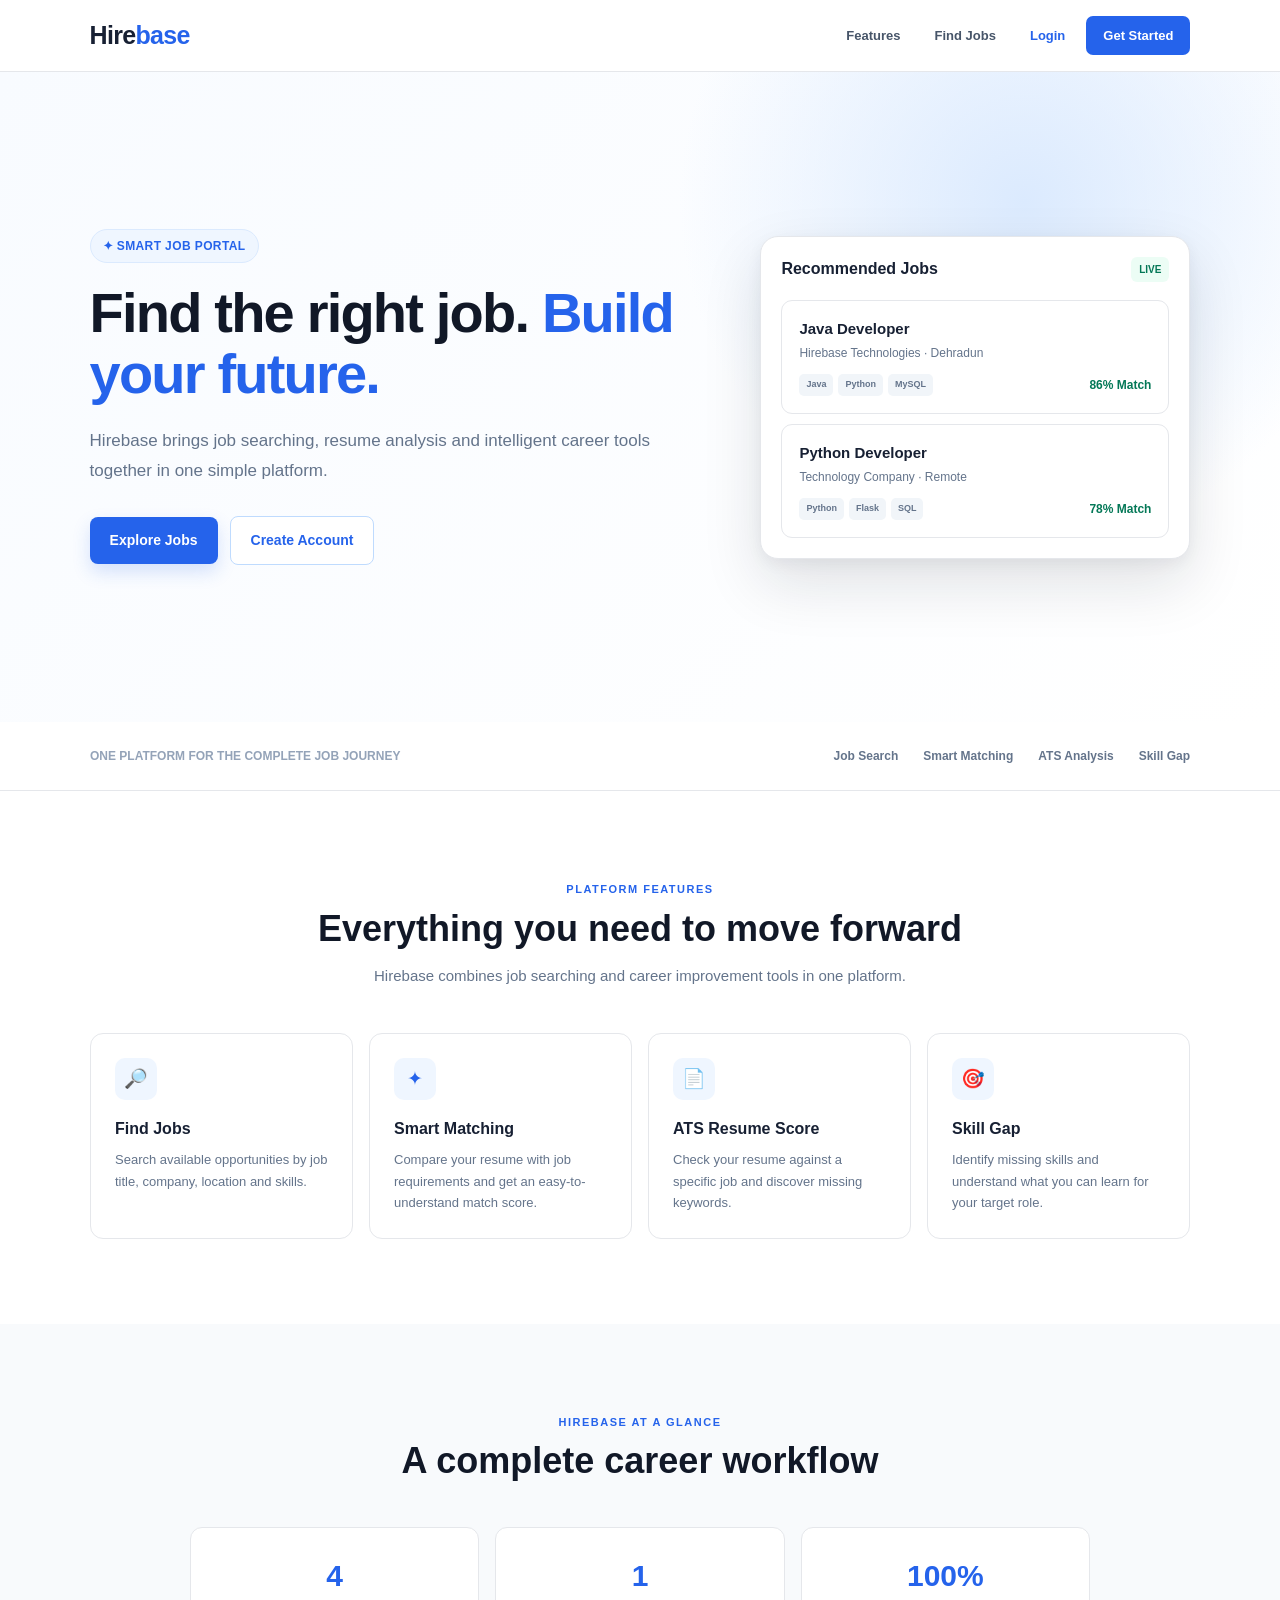
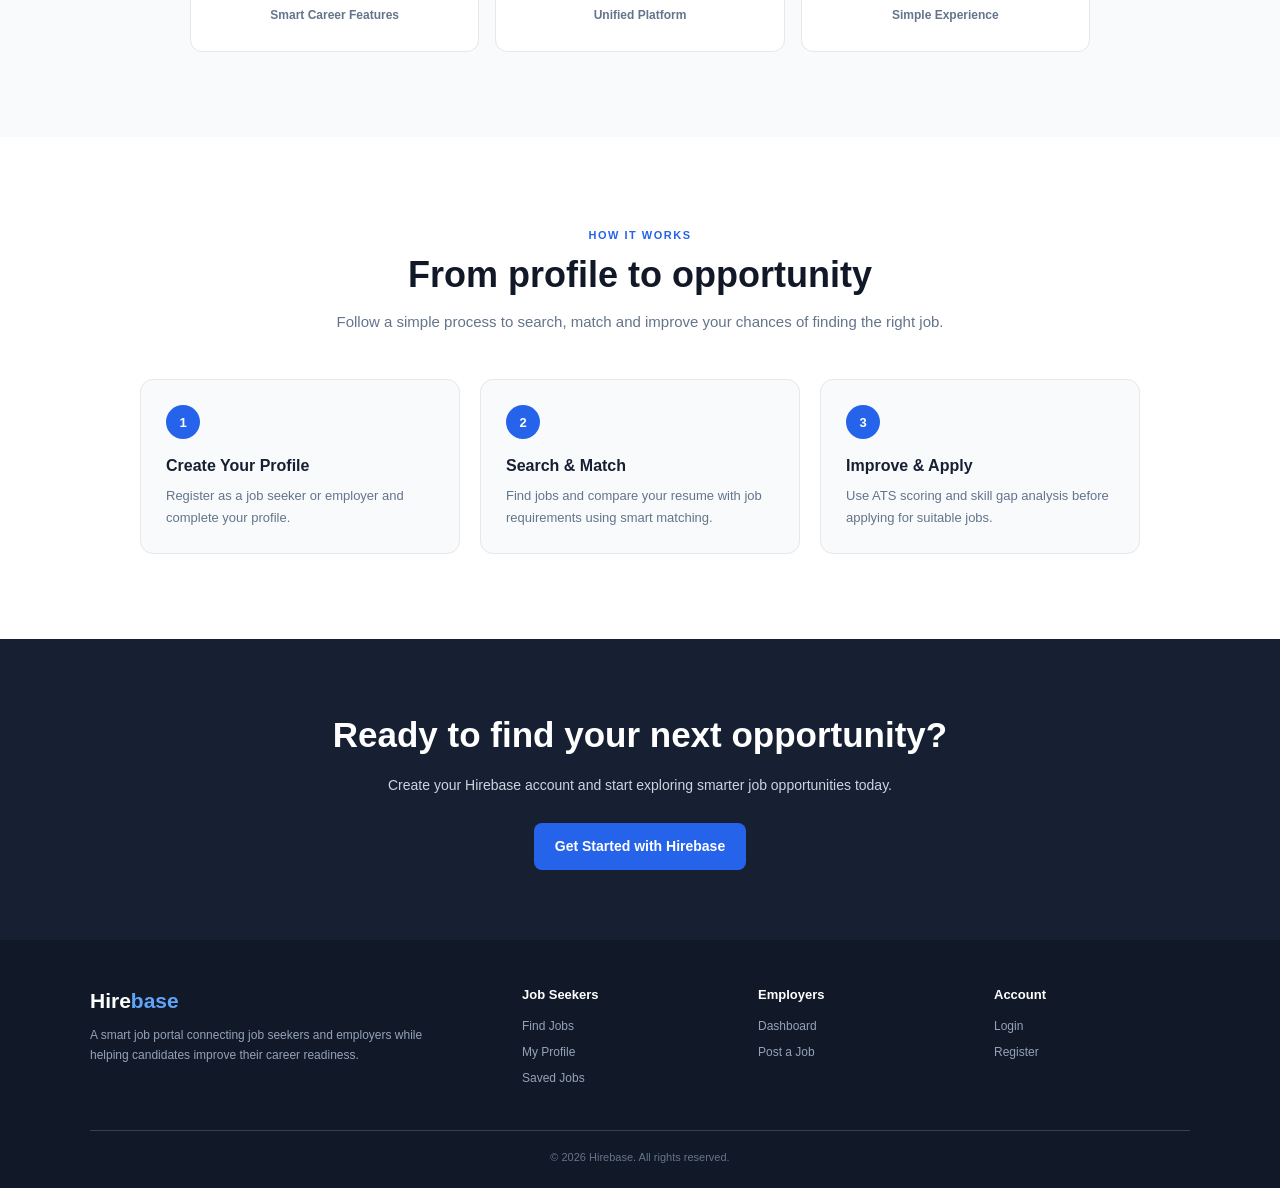
==== index.html @ 69a44ce8 "Upload Hirebase project" ====
<!DOCTYPE html>
<html lang="en">

<head>

    <meta charset="UTF-8">

    <meta
        name="viewport"
        content="width=device-width, initial-scale=1.0">

    <title>Hirebase | Smart Job Portal</title>

    <meta
        name="description"
        content="Hirebase is a smart job portal with job matching, ATS resume scoring and skill gap analysis.">

    <!-- IMPORTANT:
         home.css is inside frontend/css/ -->
    <link
        rel="stylesheet"
        href="frontend/css/home.css">

</head>


<body>


    <!-- ================= HEADER ================= -->

    <header class="home-header">

        <a
            href="index.html"
            class="home-logo">
            Hire<span>base</span>
        </a>


        <nav class="home-nav">

            <a href="#features">
                Features
            </a>

            <a href="frontend/search-jobs.html">
                Find Jobs
            </a>

            <a
                href="frontend/login.html"
                class="nav-login">
                Login
            </a>

            <a
                href="frontend/register.html"
                class="nav-button">
                Get Started
            </a>

        </nav>

    </header>


    <!-- ================= MAIN ================= -->

    <main>


        <!-- ================= HERO ================= -->

        <section class="home-hero">

            <div class="hero-content">

                <div class="hero-badge">
                    ✦ SMART JOB PORTAL
                </div>


                <h1>
                    Find the right job.
                    <span>Build your future.</span>
                </h1>


                <p>
                    Hirebase brings job searching, resume analysis
                    and intelligent career tools together in one
                    simple platform.
                </p>


                <div class="hero-buttons">

                    <a
                        href="frontend/search-jobs.html"
                        class="primary-button">
                        Explore Jobs
                    </a>


                    <a
                        href="frontend/register.html"
                        class="secondary-button">
                        Create Account
                    </a>

                </div>

            </div>


            <!-- ================= PRODUCT PREVIEW ================= -->

            <div class="hero-visual">

                <div class="dashboard-preview">

                    <div class="preview-top">

                        <h3>
                            Recommended Jobs
                        </h3>

                        <span class="preview-status">
                            LIVE
                        </span>

                    </div>


                    <!-- JOB 1 -->

                    <div class="preview-job">

                        <div class="preview-job-title">
                            Java Developer
                        </div>

                        <div class="preview-company">
                            Hirebase Technologies · Dehradun
                        </div>


                        <div class="preview-bottom">

                            <div class="preview-tags">

                                <span class="preview-tag">
                                    Java
                                </span>

                                <span class="preview-tag">
                                    Python
                                </span>

                                <span class="preview-tag">
                                    MySQL
                                </span>

                            </div>


                            <span class="preview-match">
                                86% Match
                            </span>

                        </div>

                    </div>


                    <!-- JOB 2 -->

                    <div class="preview-job">

                        <div class="preview-job-title">
                            Python Developer
                        </div>

                        <div class="preview-company">
                            Technology Company · Remote
                        </div>


                        <div class="preview-bottom">

                            <div class="preview-tags">

                                <span class="preview-tag">
                                    Python
                                </span>

                                <span class="preview-tag">
                                    Flask
                                </span>

                                <span class="preview-tag">
                                    SQL
                                </span>

                            </div>


                            <span class="preview-match">
                                78% Match
                            </span>

                        </div>

                    </div>

                </div>

            </div>

        </section>


        <!-- ================= PLATFORM BAR ================= -->

        <section class="trust-bar">

            <div class="trust-content">

                <p>
                    ONE PLATFORM FOR THE COMPLETE JOB JOURNEY
                </p>


                <div class="trust-items">

                    <span class="trust-item">
                        Job Search
                    </span>

                    <span class="trust-item">
                        Smart Matching
                    </span>

                    <span class="trust-item">
                        ATS Analysis
                    </span>

                    <span class="trust-item">
                        Skill Gap
                    </span>

                </div>

            </div>

        </section>


        <!-- ================= FEATURES ================= -->

        <section
            class="home-section features-section"
            id="features">

            <div class="section-heading">

                <span class="section-label">
                    PLATFORM FEATURES
                </span>


                <h2>
                    Everything you need to move forward
                </h2>


                <p>
                    Hirebase combines job searching and career
                    improvement tools in one platform.
                </p>

            </div>


            <div class="feature-grid">


                <!-- FEATURE 1 -->

                <div class="feature-card">

                    <div class="feature-icon">
                        🔎
                    </div>

                    <h3>
                        Find Jobs
                    </h3>

                    <p>
                        Search available opportunities by job
                        title, company, location and skills.
                    </p>

                </div>


                <!-- FEATURE 2 -->

                <div class="feature-card">

                    <div class="feature-icon">
                        ✦
                    </div>

                    <h3>
                        Smart Matching
                    </h3>

                    <p>
                        Compare your resume with job requirements
                        and get an easy-to-understand match score.
                    </p>

                </div>


                <!-- FEATURE 3 -->

                <div class="feature-card">

                    <div class="feature-icon">
                        📄
                    </div>

                    <h3>
                        ATS Resume Score
                    </h3>

                    <p>
                        Check your resume against a specific job
                        and discover missing keywords.
                    </p>

                </div>


                <!-- FEATURE 4 -->

                <div class="feature-card">

                    <div class="feature-icon">
                        🎯
                    </div>

                    <h3>
                        Skill Gap
                    </h3>

                    <p>
                        Identify missing skills and understand
                        what you can learn for your target role.
                    </p>

                </div>


            </div>

        </section>


        <!-- ================= STATS ================= -->

        <section class="home-section stats-section">

            <div class="section-heading">

                <span class="section-label">
                    HIREBASE AT A GLANCE
                </span>


                <h2>
                    A complete career workflow
                </h2>

            </div>


            <div class="stats-grid">


                <div class="stat-box">

                    <strong>
                        4
                    </strong>

                    <span>
                        Smart Career Features
                    </span>

                </div>


                <div class="stat-box">

                    <strong>
                        1
                    </strong>

                    <span>
                        Unified Platform
                    </span>

                </div>


                <div class="stat-box">

                    <strong>
                        100%
                    </strong>

                    <span>
                        Simple Experience
                    </span>

                </div>


            </div>

        </section>


        <!-- ================= HOW IT WORKS ================= -->

        <section class="home-section steps-section">

            <div class="section-heading">

                <span class="section-label">
                    HOW IT WORKS
                </span>


                <h2>
                    From profile to opportunity
                </h2>


                <p>
                    Follow a simple process to search, match and
                    improve your chances of finding the right job.
                </p>

            </div>


            <div class="steps-grid">


                <!-- STEP 1 -->

                <div class="step-card">

                    <div class="step-number">
                        1
                    </div>


                    <h3>
                        Create Your Profile
                    </h3>


                    <p>
                        Register as a job seeker or employer
                        and complete your profile.
                    </p>

                </div>


                <!-- STEP 2 -->

                <div class="step-card">

                    <div class="step-number">
                        2
                    </div>


                    <h3>
                        Search & Match
                    </h3>


                    <p>
                        Find jobs and compare your resume with
                        job requirements using smart matching.
                    </p>

                </div>


                <!-- STEP 3 -->

                <div class="step-card">

                    <div class="step-number">
                        3
                    </div>


                    <h3>
                        Improve & Apply
                    </h3>


                    <p>
                        Use ATS scoring and skill gap analysis
                        before applying for suitable jobs.
                    </p>

                </div>


            </div>

        </section>


        <!-- ================= CTA ================= -->

        <section class="home-cta">

            <h2>
                Ready to find your next opportunity?
            </h2>


            <p>
                Create your Hirebase account and start exploring
                smarter job opportunities today.
            </p>


            <a
                href="frontend/register.html"
                class="cta-button">
                Get Started with Hirebase
            </a>

        </section>


    </main>


    <!-- ================= FOOTER ================= -->

    <footer class="home-footer">

        <div class="footer-grid">


            <!-- BRAND -->

            <div class="footer-brand">

                <h3>
                    Hire<span>base</span>
                </h3>


                <p>
                    A smart job portal connecting job seekers
                    and employers while helping candidates
                    improve their career readiness.
                </p>

            </div>


            <!-- JOB SEEKERS -->

            <div class="footer-column">

                <h4>
                    Job Seekers
                </h4>


                <a href="frontend/search-jobs.html">
                    Find Jobs
                </a>


                <a href="frontend/profile.html">
                    My Profile
                </a>


                <a href="frontend/saved-jobs.html">
                    Saved Jobs
                </a>

            </div>


            <!-- EMPLOYERS -->

            <div class="footer-column">

                <h4>
                    Employers
                </h4>


                <a href="frontend/employer-dashboard.html">
                    Dashboard
                </a>


                <a href="frontend/post-job.html">
                    Post a Job
                </a>

            </div>


            <!-- ACCOUNT -->

            <div class="footer-column">

                <h4>
                    Account
                </h4>


                <a href="frontend/login.html">
                    Login
                </a>


                <a href="frontend/register.html">
                    Register
                </a>

            </div>


        </div>


        <div class="footer-bottom">

            © 2026 Hirebase. All rights reserved.

        </div>

    </footer>


</body>

</html>
---- frontend/css/home.css ----
/* =========================================================
   HIREBASE - PROFESSIONAL HOME PAGE
   ========================================================= */

* {
    margin: 0;
    padding: 0;
    box-sizing: border-box;
}

html {
    scroll-behavior: smooth;
}

body {
    font-family: Arial, Helvetica, sans-serif;
    background: #ffffff;
    color: #172033;
    line-height: 1.5;
}

a {
    text-decoration: none;
}

button {
    font-family: inherit;
}


/* ================= HEADER ================= */

.home-header {
    width: 100%;
    height: 72px;

    display: flex;
    align-items: center;
    justify-content: space-between;

    padding: 0 7%;

    background: rgba(255, 255, 255, 0.96);
    border-bottom: 1px solid #e5e7eb;

    position: sticky;
    top: 0;
    z-index: 1000;
}

.home-logo {
    font-size: 25px;
    font-weight: 800;
    letter-spacing: -0.7px;

    color: #172033;
}

.home-logo span {
    color: #2563eb;
}

.home-nav {
    display: flex;
    align-items: center;
    gap: 8px;
}

.home-nav a {
    padding: 9px 13px;

    color: #475569;

    border-radius: 7px;

    font-size: 13px;
    font-weight: 700;

    transition: 0.2s ease;
}

.home-nav a:hover {
    background: #f1f5f9;
    color: #172033;
}

.home-nav .nav-login {
    color: #2563eb;
}

.home-nav .nav-button {
    padding: 10px 17px;

    background: #2563eb;
    color: #ffffff;
}

.home-nav .nav-button:hover {
    background: #1d4ed8;
}


/* ================= HERO ================= */

.home-hero {
    min-height: 650px;

    display: flex;
    align-items: center;
    justify-content: space-between;

    gap: 70px;

    padding: 80px 7%;

    background:
        radial-gradient(circle at 80% 20%, #dbeafe 0, transparent 30%),
        linear-gradient(135deg, #f8fbff, #ffffff);
}

.hero-content {
    max-width: 650px;
}

.hero-badge {
    display: inline-flex;
    align-items: center;
    gap: 7px;

    padding: 7px 12px;

    background: #eff6ff;
    color: #2563eb;

    border: 1px solid #dbeafe;
    border-radius: 20px;

    font-size: 12px;
    font-weight: 800;
    letter-spacing: 0.4px;

    margin-bottom: 20px;
}

.hero-content h1 {
    font-size: 56px;
    line-height: 1.08;
    letter-spacing: -1.8px;

    color: #111827;

    margin-bottom: 22px;
}

.hero-content h1 span {
    color: #2563eb;
}

.hero-content > p {
    max-width: 590px;

    color: #64748b;

    font-size: 17px;
    line-height: 1.75;

    margin-bottom: 30px;
}

.hero-buttons {
    display: flex;
    align-items: center;
    gap: 12px;

    flex-wrap: wrap;
}

.primary-button,
.secondary-button {
    display: inline-flex;
    align-items: center;
    justify-content: center;

    padding: 13px 20px;

    border-radius: 8px;

    font-size: 14px;
    font-weight: 800;

    transition: 0.2s ease;
}

.primary-button {
    background: #2563eb;
    color: #ffffff;

    box-shadow: 0 8px 18px rgba(37, 99, 235, 0.18);
}

.primary-button:hover {
    background: #1d4ed8;
    transform: translateY(-1px);
}

.secondary-button {
    background: #ffffff;
    color: #2563eb;

    border: 1px solid #bfdbfe;
}

.secondary-button:hover {
    background: #eff6ff;
}


/* ================= HERO VISUAL ================= */

.hero-visual {
    width: 430px;
    flex-shrink: 0;

    position: relative;
}

.dashboard-preview {
    background: #ffffff;

    border: 1px solid #e5e7eb;
    border-radius: 18px;

    padding: 20px;

    box-shadow:
        0 25px 60px rgba(15, 23, 42, 0.12),
        0 5px 15px rgba(15, 23, 42, 0.05);
}

.preview-top {
    display: flex;
    align-items: center;
    justify-content: space-between;

    margin-bottom: 18px;
}

.preview-top h3 {
    font-size: 16px;
}

.preview-status {
    padding: 5px 8px;

    background: #ecfdf5;
    color: #047857;

    border-radius: 6px;

    font-size: 10px;
    font-weight: 800;
}

.preview-job {
    padding: 17px;

    border: 1px solid #e5e7eb;
    border-radius: 11px;

    margin-bottom: 10px;
}

.preview-job:last-child {
    margin-bottom: 0;
}

.preview-job-title {
    font-size: 15px;
    font-weight: 800;

    color: #172033;

    margin-bottom: 4px;
}

.preview-company {
    color: #64748b;
    font-size: 12px;

    margin-bottom: 12px;
}

.preview-bottom {
    display: flex;
    align-items: center;
    justify-content: space-between;
}

.preview-tags {
    display: flex;
    gap: 5px;
    flex-wrap: wrap;
}

.preview-tag {
    padding: 4px 7px;

    background: #f1f5f9;
    color: #64748b;

    border-radius: 5px;

    font-size: 9px;
    font-weight: 700;
}

.preview-match {
    color: #047857;

    font-size: 12px;
    font-weight: 800;
}


/* ================= TRUST BAR ================= */

.trust-bar {
    padding: 25px 7%;

    background: #ffffff;

    border-bottom: 1px solid #e5e7eb;
}

.trust-content {
    max-width: 1100px;
    margin: auto;

    display: flex;
    align-items: center;
    justify-content: space-between;

    gap: 20px;
}

.trust-content p {
    color: #94a3b8;

    font-size: 12px;
    font-weight: 700;
}

.trust-items {
    display: flex;
    gap: 25px;
}

.trust-item {
    color: #64748b;

    font-size: 12px;
    font-weight: 700;
}


/* ================= SECTION COMMON ================= */

.home-section {
    padding: 85px 7%;
}

.section-heading {
    max-width: 680px;

    margin: 0 auto 45px;

    text-align: center;
}

.section-label {
    display: inline-block;

    color: #2563eb;

    font-size: 11px;
    font-weight: 800;

    letter-spacing: 1.5px;

    margin-bottom: 9px;
}

.section-heading h2 {
    color: #111827;

    font-size: 36px;
    line-height: 1.2;

    margin-bottom: 13px;
}

.section-heading p {
    color: #64748b;

    font-size: 15px;
    line-height: 1.7;
}


/* ================= FEATURES ================= */

.features-section {
    background: #ffffff;
}

.feature-grid {
    max-width: 1100px;
    margin: auto;

    display: grid;
    grid-template-columns: repeat(4, 1fr);

    gap: 16px;
}

.feature-card {
    padding: 24px;

    background: #ffffff;

    border: 1px solid #e5e7eb;
    border-radius: 13px;

    transition: 0.2s ease;
}

.feature-card:hover {
    transform: translateY(-3px);

    border-color: #bfdbfe;

    box-shadow: 0 12px 30px rgba(15, 23, 42, 0.07);
}

.feature-icon {
    width: 42px;
    height: 42px;

    display: flex;
    align-items: center;
    justify-content: center;

    background: #eff6ff;
    color: #2563eb;

    border-radius: 10px;

    font-size: 19px;

    margin-bottom: 17px;
}

.feature-card h3 {
    color: #172033;

    font-size: 16px;

    margin-bottom: 8px;
}

.feature-card p {
    color: #64748b;

    font-size: 13px;
    line-height: 1.65;
}


/* ================= STATS ================= */

.stats-section {
    background: #f8fafc;
}

.stats-grid {
    max-width: 900px;
    margin: auto;

    display: grid;
    grid-template-columns: repeat(3, 1fr);

    gap: 16px;
}

.stat-box {
    padding: 25px;

    text-align: center;

    background: #ffffff;

    border: 1px solid #e5e7eb;
    border-radius: 12px;
}

.stat-box strong {
    display: block;

    color: #2563eb;

    font-size: 30px;
    margin-bottom: 4px;
}

.stat-box span {
    color: #64748b;

    font-size: 12px;
    font-weight: 700;
}


/* ================= HOW IT WORKS ================= */

.steps-section {
    background: #ffffff;
}

.steps-grid {
    max-width: 1000px;
    margin: auto;

    display: grid;
    grid-template-columns: repeat(3, 1fr);

    gap: 20px;
}

.step-card {
    position: relative;

    padding: 25px;

    background: #f8fafc;

    border: 1px solid #e5e7eb;
    border-radius: 13px;
}

.step-number {
    width: 34px;
    height: 34px;

    display: flex;
    align-items: center;
    justify-content: center;

    background: #2563eb;
    color: #ffffff;

    border-radius: 50%;

    font-size: 13px;
    font-weight: 800;

    margin-bottom: 15px;
}

.step-card h3 {
    font-size: 16px;

    margin-bottom: 7px;
}

.step-card p {
    color: #64748b;

    font-size: 13px;
    line-height: 1.65;
}


/* ================= CTA ================= */

.home-cta {
    padding: 70px 7%;

    background: #172033;

    text-align: center;
}

.home-cta h2 {
    color: #ffffff;

    font-size: 35px;

    margin-bottom: 12px;
}

.home-cta p {
    max-width: 600px;

    margin: 0 auto 25px;

    color: #cbd5e1;

    font-size: 14px;
    line-height: 1.7;
}

.cta-button {
    display: inline-flex;

    padding: 13px 21px;

    background: #2563eb;
    color: #ffffff;

    border-radius: 8px;

    font-size: 14px;
    font-weight: 800;

    transition: 0.2s ease;
}

.cta-button:hover {
    background: #3b82f6;
}


/* ================= FOOTER ================= */

.home-footer {
    padding: 45px 7% 22px;

    background: #111827;

    color: #ffffff;
}

.footer-grid {
    max-width: 1100px;
    margin: auto;

    display: grid;
    grid-template-columns: 2fr 1fr 1fr 1fr;

    gap: 40px;
}

.footer-brand h3 {
    font-size: 21px;
    margin-bottom: 9px;
}

.footer-brand h3 span {
    color: #60a5fa;
}

.footer-brand p {
    max-width: 360px;

    color: #94a3b8;

    font-size: 12px;
    line-height: 1.7;
}

.footer-column h4 {
    font-size: 13px;

    margin-bottom: 13px;
}

.footer-column a {
    display: block;

    color: #94a3b8;

    font-size: 12px;

    margin-bottom: 8px;
}

.footer-column a:hover {
    color: #ffffff;
}

.footer-bottom {
    max-width: 1100px;

    margin: 35px auto 0;
    padding-top: 18px;

    border-top: 1px solid #374151;

    text-align: center;

    color: #64748b;

    font-size: 11px;
}


/* ================= RESPONSIVE ================= */

@media (max-width: 1000px) {

    .home-hero {
        padding: 65px 6%;
        gap: 40px;
    }

    .hero-content h1 {
        font-size: 45px;
    }

    .hero-visual {
        width: 370px;
    }

    .feature-grid {
        grid-template-columns: repeat(2, 1fr);
    }

    .trust-items {
        gap: 12px;
    }

}


@media (max-width: 800px) {

    .home-header {
        padding: 15px 5%;
        height: auto;
        min-height: 70px;
    }

    .home-hero {
        flex-direction: column;
        text-align: center;

        padding: 60px 5%;
    }

    .hero-content > p {
        margin-left: auto;
        margin-right: auto;
    }

    .hero-buttons {
        justify-content: center;
    }

    .hero-visual {
        width: 100%;
        max-width: 450px;
    }

    .trust-content {
        flex-direction: column;
    }

    .steps-grid {
        grid-template-columns: 1fr;
    }

    .footer-grid {
        grid-template-columns: 1fr 1fr;
    }

}


@media (max-width: 600px) {

    .home-header {
        flex-direction: column;
        gap: 12px;
    }

    .home-nav {
        width: 100%;
        justify-content: center;
        flex-wrap: wrap;
    }

    .hero-content h1 {
        font-size: 37px;
        letter-spacing: -1px;
    }

    .hero-content > p {
        font-size: 15px;
    }

    .dashboard-preview {
        padding: 15px;
    }

    .feature-grid {
        grid-template-columns: 1fr;
    }

    .stats-grid {
        grid-template-columns: 1fr;
    }

    .section-heading h2 {
        font-size: 29px;
    }

    .home-section {
        padding: 65px 5%;
    }

    .home-cta h2 {
        font-size: 29px;
    }

    .footer-grid {
        grid-template-columns: 1fr;
        gap: 25px;
    }

    .trust-items {
        flex-wrap: wrap;
        justify-content: center;
    }

}
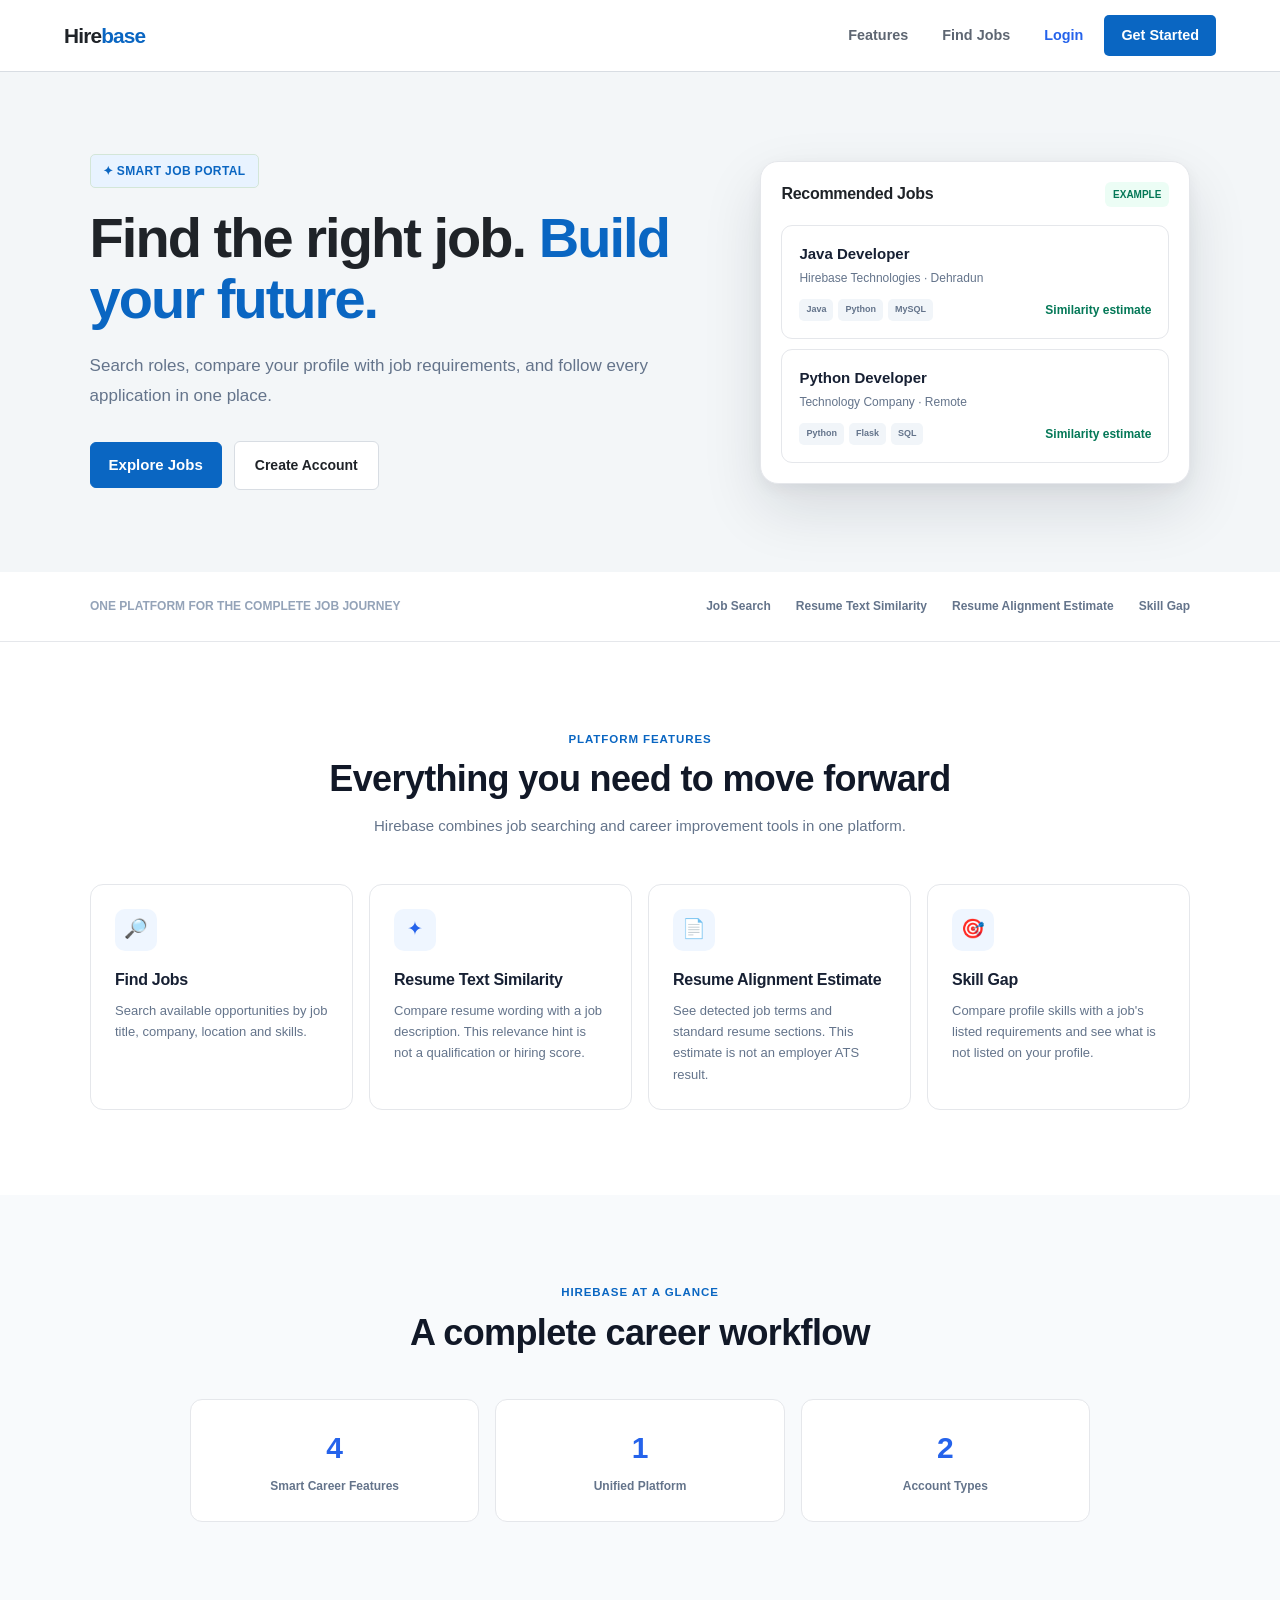
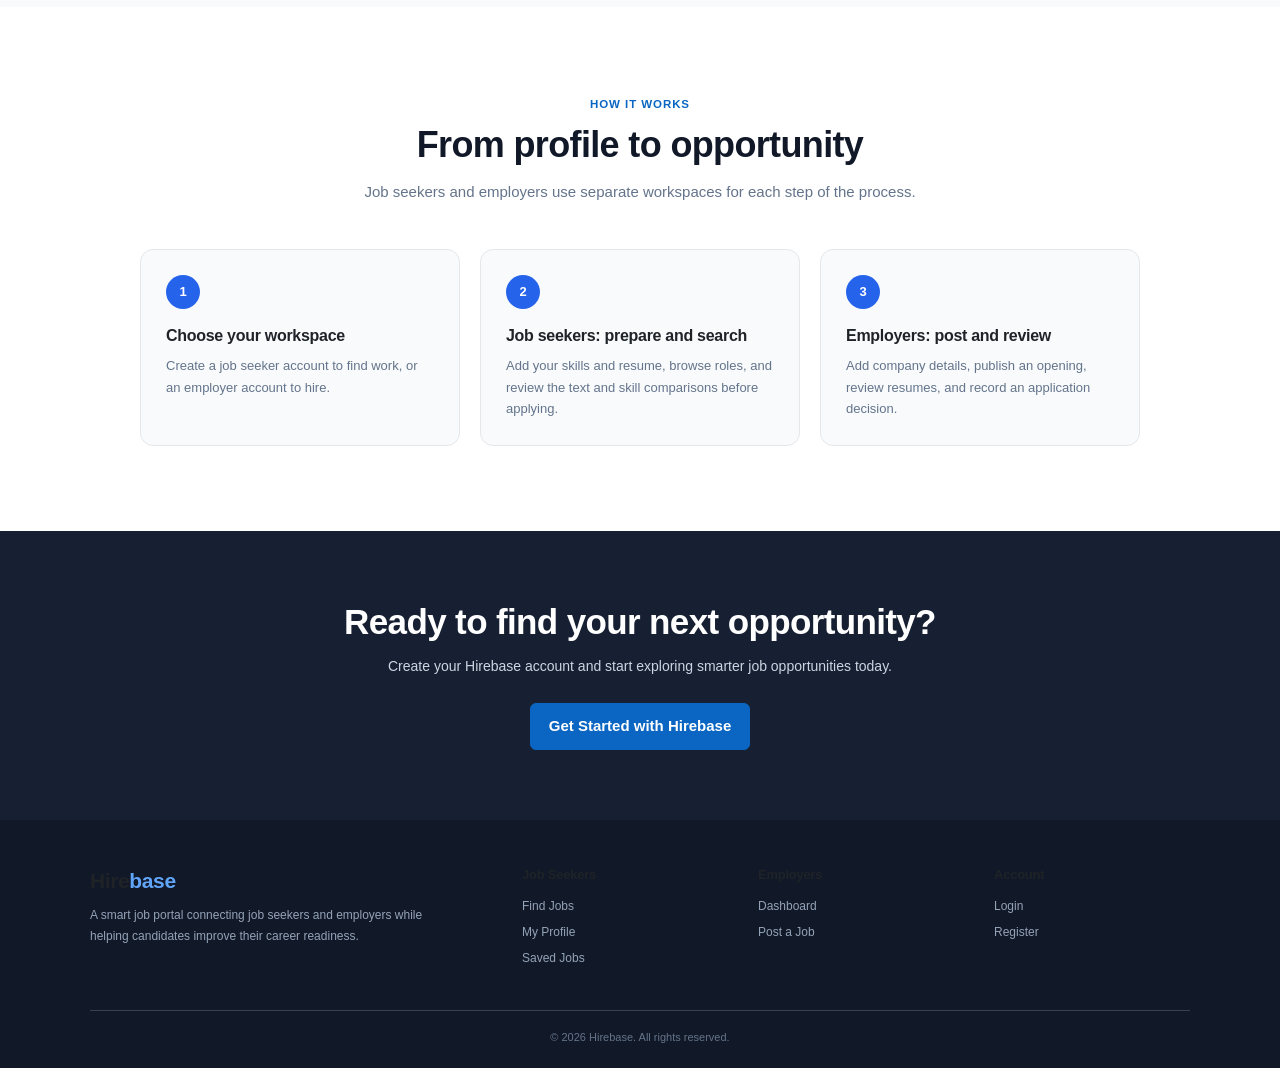
==== commit e1787524: "Update Hirebase features and UI" ====
--- a/index.html
+++ b/index.html
@@ -13,7 +13,7 @@
 
     <meta
         name="description"
-        content="Hirebase is a smart job portal with job matching, ATS resume scoring and skill gap analysis.">
+        content="Search jobs, compare resume wording with role requirements, and track applications with Hirebase.">
 
     <!-- IMPORTANT:
          home.css is inside frontend/css/ -->
@@ -21,6 +21,7 @@
         rel="stylesheet"
         href="frontend/css/home.css">
 
+    <link rel="stylesheet" href="frontend/css/polish.css" />
 </head>
 
 
@@ -88,9 +89,7 @@
 
 
                 <p>
-                    Hirebase brings job searching, resume analysis
-                    and intelligent career tools together in one
-                    simple platform.
+                    Search roles, compare your profile with job requirements, and follow every application in one place.
                 </p>
 
 
@@ -127,7 +126,7 @@
                         </h3>
 
                         <span class="preview-status">
-                            LIVE
+                            EXAMPLE
                         </span>
 
                     </div>
@@ -166,7 +165,7 @@
 
 
                             <span class="preview-match">
-                                86% Match
+                                Similarity estimate
                             </span>
 
                         </div>
@@ -207,7 +206,7 @@
 
 
                             <span class="preview-match">
-                                78% Match
+                                Similarity estimate
                             </span>
 
                         </div>
@@ -239,11 +238,11 @@
                     </span>
 
                     <span class="trust-item">
-                        Smart Matching
+                        Resume Text Similarity
                     </span>
 
                     <span class="trust-item">
-                        ATS Analysis
+                        Resume Alignment Estimate
                     </span>
 
                     <span class="trust-item">
@@ -310,17 +309,14 @@
 
                 <div class="feature-card">
 
-                    <div class="feature-icon">
-                        ✦
-                    </div>
+                    <div class="feature-icon">✦</div>
 
                     <h3>
-                        Smart Matching
+                        Resume Text Similarity
                     </h3>
 
                     <p>
-                        Compare your resume with job requirements
-                        and get an easy-to-understand match score.
+                        Compare resume wording with a job description. This relevance hint is not a qualification or hiring score.
                     </p>
 
                 </div>
@@ -330,17 +326,14 @@
 
                 <div class="feature-card">
 
-                    <div class="feature-icon">
-                        📄
-                    </div>
+                    <div class="feature-icon">📄</div>
 
                     <h3>
-                        ATS Resume Score
+                        Resume Alignment Estimate
                     </h3>
 
                     <p>
-                        Check your resume against a specific job
-                        and discover missing keywords.
+                        See detected job terms and standard resume sections. This estimate is not an employer ATS result.
                     </p>
 
                 </div>
@@ -350,17 +343,14 @@
 
                 <div class="feature-card">
 
-                    <div class="feature-icon">
-                        🎯
-                    </div>
+                    <div class="feature-icon">🎯</div>
 
                     <h3>
                         Skill Gap
                     </h3>
 
                     <p>
-                        Identify missing skills and understand
-                        what you can learn for your target role.
+                        Compare profile skills with a job's listed requirements and see what is not listed on your profile.
                     </p>
 
                 </div>
@@ -421,11 +411,11 @@
                 <div class="stat-box">
 
                     <strong>
-                        100%
+                        2
                     </strong>
 
                     <span>
-                        Simple Experience
+                        Account Types
                     </span>
 
                 </div>
@@ -453,8 +443,7 @@
 
 
                 <p>
-                    Follow a simple process to search, match and
-                    improve your chances of finding the right job.
+                    Job seekers and employers use separate workspaces for each step of the process.
                 </p>
 
             </div>
@@ -472,14 +461,11 @@
                     </div>
 
 
-                    <h3>
-                        Create Your Profile
-                    </h3>
+                    <h3>Choose your workspace</h3>
 
 
                     <p>
-                        Register as a job seeker or employer
-                        and complete your profile.
+                        Create a job seeker account to find work, or an employer account to hire.
                     </p>
 
                 </div>
@@ -494,14 +480,11 @@
                     </div>
 
 
-                    <h3>
-                        Search & Match
-                    </h3>
+                    <h3>Job seekers: prepare and search</h3>
 
 
                     <p>
-                        Find jobs and compare your resume with
-                        job requirements using smart matching.
+                        Add your skills and resume, browse roles, and review the text and skill comparisons before applying.
                     </p>
 
                 </div>
@@ -516,14 +499,11 @@
                     </div>
 
 
-                    <h3>
-                        Improve & Apply
-                    </h3>
+                    <h3>Employers: post and review</h3>
 
 
                     <p>
-                        Use ATS scoring and skill gap analysis
-                        before applying for suitable jobs.
+                        Add company details, publish an opening, review resumes, and record an application decision.
                     </p>
 
                 </div>
@@ -668,4 +648,4 @@
 
 </body>
 
-</html>+</html>
--- a/frontend/css/polish.css
+++ b/frontend/css/polish.css
@@ -0,0 +1,533 @@
+/* Hirebase design system: calm, readable surfaces with one clear action color. */
+:root {
+  color-scheme: light;
+  --ink: #1d2a24;
+  --muted: #68766f;
+  --surface: #ffffff;
+  --canvas: #f5f7f3;
+  --line: #e2e8e1;
+  --brand: #26745a;
+  --brand-hover: #1d5e48;
+  --brand-soft: #e8f3ec;
+  --accent: #d7a968;
+  --radius: 18px;
+  --shadow: 0 14px 36px rgba(29, 42, 36, .07);
+}
+
+*, *::before, *::after { box-sizing: border-box; }
+html { scroll-behavior: smooth; }
+body {
+  background: var(--canvas);
+  color: var(--ink);
+  font-family: Inter, ui-sans-serif, system-ui, -apple-system, BlinkMacSystemFont, "Segoe UI", sans-serif;
+  font-size: 15px;
+  line-height: 1.65;
+  -webkit-font-smoothing: antialiased;
+}
+h1, h2, h3, h4 { color: var(--ink); letter-spacing: -.035em; }
+h1 { font-size: clamp(2rem, 4vw, 3.35rem); line-height: 1.08; }
+h2 { font-size: clamp(1.35rem, 2.5vw, 1.9rem); line-height: 1.2; }
+p { color: var(--muted); }
+a { color: var(--brand); text-underline-offset: 3px; }
+a:hover { color: var(--brand-hover); }
+:focus-visible { outline: 3px solid rgba(38, 116, 90, .35); outline-offset: 3px; }
+
+input, textarea, select {
+  min-height: 46px;
+  padding: 11px 14px;
+  border: 1px solid var(--line);
+  border-radius: 11px;
+  background: var(--surface);
+  color: var(--ink);
+  font-size: 15px;
+  transition: border-color .18s ease, box-shadow .18s ease;
+}
+textarea { min-height: 112px; }
+input::placeholder, textarea::placeholder { color: #9aa69f; }
+input:focus, textarea:focus, select:focus {
+  border-color: var(--brand);
+  box-shadow: 0 0 0 4px rgba(38, 116, 90, .1);
+  outline: none;
+}
+label { color: var(--ink); font-size: .9rem; font-weight: 650; }
+button, .primary-button, .profile-find-button, .saved-find-button,
+.employer-primary-button, .dashboard-primary-button, .cta-button {
+  min-height: 46px;
+  padding: 11px 18px;
+  border: 1px solid var(--brand);
+  border-radius: 11px;
+  background: var(--brand);
+  color: #fff;
+  font: inherit;
+  font-weight: 650;
+  box-shadow: 0 5px 12px rgba(38, 116, 90, .14);
+  transition: background .18s ease, transform .18s ease, box-shadow .18s ease;
+}
+button:hover, .primary-button:hover, .profile-find-button:hover, .saved-find-button:hover,
+.employer-primary-button:hover, .dashboard-primary-button:hover, .cta-button:hover {
+  background: var(--brand-hover);
+  color: #fff;
+  text-decoration: none;
+  transform: translateY(-1px);
+  box-shadow: 0 8px 18px rgba(38, 116, 90, .2);
+}
+button:disabled { cursor: wait; opacity: .65; transform: none; }
+
+.app-header, .home-header {
+  min-height: 74px;
+  padding-inline: max(5vw, calc((100vw - 1240px) / 2));
+  border-bottom: 1px solid rgba(226, 232, 225, .9);
+  background: rgba(255, 255, 255, .92);
+  box-shadow: 0 4px 18px rgba(29, 42, 36, .035);
+  backdrop-filter: blur(14px);
+}
+.app-logo, .home-logo, .auth-logo { color: var(--ink); font-size: 1.45rem; letter-spacing: -.06em; }
+.app-logo span, .home-logo span, .auth-logo span, .app-footer strong span { color: var(--brand); }
+.app-nav a, .home-nav a { border-radius: 10px; color: var(--muted); font-size: .9rem; font-weight: 600; }
+.app-nav a.active, .app-nav a:hover { background: var(--brand-soft); color: var(--brand-hover); }
+.app-nav .nav-button, .home-nav .nav-button { background: var(--brand); color: #fff; }
+.app-footer { margin-top: 72px; border-color: var(--line); background: var(--surface); }
+
+.dashboard-page, .employer-page, .profile-page, .jobs-page,
+.saved-jobs-page, .job-details-page, .employer-profile-page {
+  width: min(1160px, calc(100% - 48px));
+  margin: 0 auto;
+  padding-block: 52px;
+}
+.profile-header, .jobs-header, .saved-jobs-header, .job-details-header,
+.employer-welcome, .employer-profile-header, .dashboard-welcome {
+  margin-bottom: 30px;
+  padding: clamp(26px, 5vw, 48px);
+  border: 1px solid var(--line);
+  border-radius: 24px;
+  background: linear-gradient(120deg, #fff 0%, #f1f7f1 100%);
+  box-shadow: var(--shadow);
+}
+.profile-label, .jobs-label, .saved-jobs-label, .job-details-label,
+.employer-label, .dashboard-label, .section-label {
+  color: var(--brand);
+  font-size: .73rem;
+  font-weight: 750;
+  letter-spacing: .12em;
+}
+.profile-header h1, .jobs-header h1, .saved-jobs-header h1,
+.job-details-header h1, .employer-welcome h1, .dashboard-welcome h1,
+.employer-profile-header h1 { margin: 5px 0 12px; }
+.profile-card, .job-search-box, .matching-info, .jobs-results,
+.saved-jobs-section, .saved-help-card, .job-details-card, .ats-card,
+.employer-stat-card, .employer-jobs-section, .dashboard-card,
+.auth-card, .post-job-card, .employer-profile-card, .profile-tool {
+  border: 1px solid var(--line);
+  border-radius: var(--radius);
+  background: var(--surface);
+  box-shadow: var(--shadow);
+}
+.profile-card, .job-search-box, .jobs-results, .saved-jobs-section,
+.job-details-card, .ats-card, .employer-profile-card, .post-job-card { padding: clamp(22px, 4vw, 34px); }
+.profile-card + .profile-card, .profile-tools { margin-top: 22px; }
+.profile-card-header { margin-bottom: 24px; }
+.profile-card-header h2 { margin: 3px 0 6px; }
+.profile-tools { gap: 18px; }
+.profile-tool { padding: 24px; }
+.profile-tool h3 { margin-bottom: 8px; }
+.profile-save-area, .resume-upload-area, .skill-gap-form { margin-top: 20px; }
+.jobs-results, .saved-jobs-section { margin-top: 24px; }
+.job-card, #jobsList .job-card, .saved-job-card {
+  padding: 23px;
+  border: 1px solid var(--line);
+  border-radius: 15px;
+  background: #fff;
+  box-shadow: 0 6px 20px rgba(29, 42, 36, .045);
+  transition: transform .18s ease, box-shadow .18s ease;
+}
+.job-card:hover, #jobsList .job-card:hover, .saved-job-card:hover {
+  transform: translateY(-2px);
+  box-shadow: 0 14px 30px rgba(29, 42, 36, .09);
+}
+.matching-info, .saved-help-card { padding: 22px 26px; }
+.ats-card { margin-top: 24px; }
+.app-footer { padding-inline: max(5vw, calc((100vw - 1240px) / 2)); }
+
+.auth-page { background: radial-gradient(ellipse at 10% 10%, #e8f3ec, transparent 42%), var(--canvas); }
+.auth-card { padding: clamp(26px, 4vw, 42px); }
+.login-hint { margin: -4px 0 18px; font-size: .88rem; }
+.auth-info h1 { letter-spacing: -.045em; }
+.auth-info h1 span { color: var(--brand); }
+body:has(#registerForm) { min-height: 100vh; padding: 36px 16px; background: radial-gradient(ellipse at 85% 10%, #e2f1e7, transparent 35%), var(--canvas); }
+body:has(#registerForm) .container {
+  width: min(100%, 620px);
+  margin: 0 auto;
+  padding: clamp(24px, 5vw, 44px);
+  border: 1px solid var(--line);
+  border-radius: 22px;
+  background: var(--surface);
+  box-shadow: var(--shadow);
+}
+body:has(#registerForm) .account-heading { font-size: clamp(1.7rem, 4vw, 2.2rem); letter-spacing: -.045em; }
+body:has(#registerForm) .register-type { gap: 12px; }
+body:has(#registerForm) .type-option { border: 1px solid var(--line); border-radius: 13px; }
+body:has(#registerForm) .type-option.active, body:has(#registerForm) .type-option:hover { border-color: var(--brand); background: var(--brand-soft); }
+body:has(#registerForm) .company-section { border-color: var(--line); border-radius: 14px; background: #f8faf7; }
+body:has(.post-job-container) { min-height: 100vh; background: radial-gradient(ellipse at 90% 5%, #e2f1e7, transparent 32%), var(--canvas); }
+.post-job-container { width: min(100% - 32px, 860px); margin: 0 auto; padding-block: 48px; }
+.post-job-header { margin-bottom: 22px; }
+.post-job-header h1 { letter-spacing: -.045em; }
+.post-job-card { padding: clamp(22px, 4vw, 38px); }
+.form-hint, .profile-field > span, .skill-gap-form > span { color: var(--muted); font-size: .83rem; }
+.employer-job-card { margin-bottom: 18px; }
+.employer-job-heading, .applicant-details { display: flex; align-items: flex-start; justify-content: space-between; gap: 16px; }
+.employer-job-heading h3, .applicant-details h4 { margin: 0 0 4px; }
+.employer-job-heading p, .application-date { margin: 0; font-size: .88rem; }
+.applicant-count, .application-status { flex: 0 0 auto; border-radius: 999px; padding: 5px 10px; background: var(--brand-soft); color: var(--brand-hover); font-size: .78rem; font-weight: 700; }
+.applicant-list { display: grid; gap: 12px; margin-top: 18px; }
+.applicant-card, .candidate-application { padding: 17px; border: 1px solid var(--line); border-radius: 14px; background: #fbfcfa; }
+.applicant-details a { font-size: .88rem; }
+.application-date { margin-block: 10px; }
+.resume-link { display: inline-block; margin-block: 4px 12px; font-weight: 650; }
+.application-actions { display: flex; flex-wrap: wrap; gap: 9px; }
+.application-actions button { min-height: 38px; padding: 7px 14px; font-size: .88rem; }
+.application-actions .secondary-decision { border-color: #ead1cd; background: #fff; color: #a5453d; box-shadow: none; }
+.application-actions .secondary-decision:hover { background: #fff5f3; color: #8f3931; }
+.application-status.status-rejected, .application-status.status-not-selected { background: #f8eae8; color: #98483f; }
+.application-status.status-under-review, .application-status.status-new { background: #fff3dd; color: #845c18; }
+.application-updates { margin-top: 36px; }
+.application-updates #applicationUpdates { display: grid; gap: 12px; margin-top: 15px; }
+.candidate-application { display: flex; align-items: flex-start; justify-content: space-between; gap: 18px; }
+.candidate-application h3 { margin: 0 0 5px; font-size: 1.08rem; }
+.candidate-application p { margin: 0; }
+.candidate-application .application-company { margin-bottom: 3px; color: var(--brand); font-size: .82rem; font-weight: 700; }
+.candidate-application.has-decision { border-color: #cfe3d4; background: #f8fcf8; }
+.empty-applicants, .empty-state { padding: 20px; border: 1px dashed var(--line); border-radius: 12px; }
+#message > .error, #resumeMessage > .error, #skillGapResult > .error,
+#atsResult > .error { padding: 12px 15px; border: 1px solid #f1d2ce; border-radius: 11px; background: #fff5f3; color: #a5453d; }
+#message > .success, #resumeMessage > .success { padding: 12px 15px; border: 1px solid #cde4d2; border-radius: 11px; background: #eff8f0; color: #276747; }
+.home-header { position: sticky; }
+.home-hero {
+  min-height: 610px;
+  background: radial-gradient(ellipse at 82% 26%, #e2f1e7 0, transparent 31%), linear-gradient(135deg, #f7f9f5, #fff 60%);
+}
+.hero-content h1 { color: var(--ink); letter-spacing: -.055em; }
+.hero-content h1 span { color: var(--brand); }
+.hero-badge { border-color: #d3e6d8; border-radius: 999px; background: var(--brand-soft); color: var(--brand); }
+.secondary-button { border: 1px solid var(--line); border-radius: 11px; background: #fff; color: var(--ink); }
+.secondary-button:hover { background: #f4f7f3; color: var(--ink); }
+.stat-card, .action-card, .employer-stat-card, .dashboard-stat-card, .dashboard-action-card {
+  border: 1px solid var(--line);
+  border-radius: var(--radius);
+  background: var(--surface);
+  box-shadow: var(--shadow);
+}
+.action-card { transition: transform .18s ease, box-shadow .18s ease; }
+.action-card:hover { transform: translateY(-2px); box-shadow: var(--shadow); }
+.dashboard-stat-value, .match-badge { color: var(--brand); }
+
+@media (max-width: 700px) {
+  .dashboard-page, .employer-page, .profile-page, .jobs-page,
+  .saved-jobs-page, .job-details-page, .employer-profile-page {
+    width: min(100% - 28px, 1160px);
+    padding-block: 28px;
+  }
+  .app-header, .home-header { padding: 14px 18px; }
+  .app-nav, .home-nav { gap: 3px; }
+  .app-nav a, .home-nav a { padding: 7px 9px; font-size: .82rem; }
+  .profile-header, .jobs-header, .saved-jobs-header, .job-details-header,
+  .employer-welcome, .employer-profile-header, .dashboard-welcome { border-radius: 18px; }
+}
+@media (prefers-reduced-motion: reduce) {
+  *, *::before, *::after { scroll-behavior: auto !important; transition-duration: .01ms !important; }
+}
+
+/* Refined job-network system: neutral surfaces, compact hierarchy, restrained blue. */
+:root {
+  --ink: #1f2328;
+  --muted: #5e6672;
+  --surface: #fff;
+  --canvas: #f3f2ef;
+  --line: #d8dde3;
+  --brand: #0a66c2;
+  --brand-hover: #004182;
+  --brand-soft: #e8f3ff;
+  --accent: #b18b48;
+  --radius: 10px;
+  --shadow: 0 1px 3px rgba(31, 35, 40, .10);
+}
+
+body { font-family: Inter, -apple-system, BlinkMacSystemFont, "Segoe UI", Arial, sans-serif; line-height: 1.5; }
+h1, h2, h3, h4 { letter-spacing: -.018em; }
+h1 { font-size: clamp(1.8rem, 3vw, 2.6rem); }
+h2 { font-size: clamp(1.3rem, 2vw, 1.65rem); }
+p { line-height: 1.55; }
+:focus-visible { outline: 2px solid rgba(10, 102, 194, .6); outline-offset: 2px; }
+
+input, textarea, select { min-height: 42px; border-radius: 6px; }
+textarea { min-height: 104px; }
+button, .primary-button, .profile-find-button, .saved-find-button,
+.employer-primary-button, .dashboard-primary-button, .cta-button {
+  min-height: 40px; border-radius: 6px; box-shadow: none; font-weight: 650;
+}
+button:hover, .primary-button:hover, .profile-find-button:hover, .saved-find-button:hover,
+.employer-primary-button:hover, .dashboard-primary-button:hover, .cta-button:hover {
+  transform: none; box-shadow: none;
+}
+
+.app-header, .home-header {
+  min-height: 62px; border-bottom-color: var(--line); background: #fff; box-shadow: none; backdrop-filter: none;
+}
+.app-logo, .home-logo, .auth-logo { font-size: 1.3rem; letter-spacing: -.04em; }
+.app-nav a, .home-nav a { border-radius: 5px; }
+.app-nav a.active, .app-nav a:hover { background: #f3f6f8; color: var(--ink); }
+.app-footer { margin-top: 48px; }
+
+.dashboard-page, .employer-page, .profile-page, .jobs-page,
+.saved-jobs-page, .job-details-page, .employer-profile-page {
+  width: min(1128px, calc(100% - 40px)); padding-block: 30px;
+}
+.profile-header, .jobs-header, .saved-jobs-header, .job-details-header,
+.employer-welcome, .employer-profile-header, .dashboard-welcome {
+  margin-bottom: 22px; padding: 26px 0; border: 0; border-bottom: 1px solid var(--line);
+  border-radius: 0; background: transparent; box-shadow: none;
+}
+.profile-label, .jobs-label, .saved-jobs-label, .job-details-label,
+.employer-label, .dashboard-label, .section-label { font-size: .72rem; letter-spacing: .08em; }
+.profile-card, .job-search-box, .matching-info, .jobs-results,
+.saved-jobs-section, .saved-help-card, .job-details-card, .ats-card,
+.employer-stat-card, .employer-jobs-section, .dashboard-card,
+.auth-card, .post-job-card, .employer-profile-card, .profile-tool,
+.stat-card, .action-card, .dashboard-stat-card, .dashboard-action-card {
+  border-radius: 8px; box-shadow: 0 1px 2px rgba(31, 35, 40, .07);
+}
+.profile-card, .job-search-box, .jobs-results, .saved-jobs-section,
+.job-details-card, .ats-card, .employer-profile-card, .post-job-card { padding: 22px; }
+.job-card, #jobsList .job-card, .saved-job-card {
+  padding: 18px; border-radius: 8px; box-shadow: none; transition: border-color .15s ease;
+}
+.job-card:hover, #jobsList .job-card:hover, .saved-job-card:hover {
+  transform: none; border-color: #aab4bf; box-shadow: none;
+}
+.matching-info, .saved-help-card { padding: 18px 20px; }
+
+.auth-page, body:has(#registerForm), body:has(.post-job-container) { background: var(--canvas); }
+.auth-card { padding: clamp(24px, 4vw, 36px); }
+body:has(#registerForm) .container {
+  border-radius: 10px; box-shadow: 0 1px 3px rgba(31, 35, 40, .10);
+}
+body:has(#registerForm) .type-option { border-radius: 7px; }
+body:has(#registerForm) .company-section { border-radius: 8px; background: #f8f9fa; }
+.post-job-container { padding-block: 30px; }
+.post-job-card { padding: 22px; }
+
+.employer-job-card { margin-bottom: 14px; }
+.applicant-card, .candidate-application {
+  padding: 16px; border-radius: 8px; background: #fff;
+}
+.application-status { border-radius: 4px; padding: 4px 8px; font-weight: 650; }
+.applicant-count { border-radius: 4px; background: #f3f6f8; color: #49515a; }
+.application-status.status-accepted { background: #e6f4ea; color: #216e39; }
+.application-status.status-rejected, .application-status.status-not-selected { background: #fce8e6; color: #a12622; }
+.application-status.status-under-review, .application-status.status-new { background: #fff4ce; color: #705a00; }
+.decision-recorded { margin: 12px 0 0; color: var(--muted); font-size: .9rem; }
+.application-actions .secondary-decision { border-color: #c6ccd2; background: #fff; color: #a12622; }
+.application-actions .secondary-decision:hover { background: #fce8e6; color: #8c1d18; }
+.candidate-application.has-decision { border-color: #c9d7e5; background: #f8fbfd; }
+.empty-applicants, .empty-state { border-radius: 8px; }
+
+.home-hero {
+  min-height: 500px; background: #f3f6f8;
+}
+.hero-content h1 { letter-spacing: -.035em; }
+.hero-badge { border-radius: 5px; }
+.secondary-button { border-radius: 6px; }
+.action-card { transition: border-color .15s ease; }
+.action-card:hover { transform: none; box-shadow: 0 1px 2px rgba(31, 35, 40, .07); }
+.dashboard-stat-value, .match-badge { color: var(--brand); }
+
+@media (max-width: 700px) {
+  .dashboard-page, .employer-page, .profile-page, .jobs-page,
+  .saved-jobs-page, .job-details-page, .employer-profile-page {
+    width: calc(100% - 28px); padding-block: 22px;
+  }
+  .profile-header, .jobs-header, .saved-jobs-header, .job-details-header,
+  .employer-welcome, .employer-profile-header, .dashboard-welcome { border-radius: 0; }
+  .home-hero { min-height: 0; }
+}
+
+/* Account creation */
+.register-page { min-height: 100vh; padding: 0 24px 42px; background: #f3f2ef; }
+.register-topbar {
+  width: min(1160px, 100%); min-height: 72px; margin: 0 auto; display: flex;
+  align-items: center; justify-content: space-between; border-bottom: 1px solid #d8dde3;
+}
+.register-topbar p { margin: 0; color: #5e6672; font-size: .9rem; }
+.register-brand { color: #1f2328; font-size: 1.4rem; font-weight: 750; letter-spacing: -.05em; text-decoration: none; }
+.register-brand span { color: #0a66c2; }
+.register-layout {
+  width: min(1040px, 100%); min-height: calc(100vh - 114px); margin: 0 auto;
+  display: grid; grid-template-columns: minmax(260px, .82fr) minmax(440px, 1.18fr);
+  align-items: center; gap: clamp(44px, 8vw, 112px); padding: 42px 0;
+}
+.register-intro { max-width: 410px; }
+.register-eyebrow, .register-step { color: #0a66c2; font-size: .72rem; font-weight: 750; letter-spacing: .1em; }
+.register-intro h1 { margin: 12px 0 16px; font-size: clamp(2.4rem, 4vw, 3.45rem); line-height: 1.06; letter-spacing: -.045em; }
+.register-lede { color: #5e6672; font-size: 1.05rem; line-height: 1.65; }
+.register-benefits { display: grid; gap: 14px; margin: 28px 0 0; padding: 0; list-style: none; }
+.register-benefits li { position: relative; padding-left: 25px; color: #343a40; font-size: .94rem; }
+.register-benefits li::before { position: absolute; left: 0; color: #0a66c2; content: "✓"; font-weight: 700; }
+.register-page .register-card {
+  width: 100%; max-width: 560px; margin: 0; padding: clamp(24px, 4vw, 38px);
+  border: 1px solid #d8dde3; border-radius: 12px; background: #fff;
+  box-shadow: 0 8px 30px rgba(31, 35, 40, .07);
+}
+.register-step { margin: 0 0 10px; }
+.register-card .account-heading { margin: 0 0 8px; text-align: left; font-size: 1.75rem; letter-spacing: -.03em; }
+.register-card .account-description { margin: 0 0 24px; text-align: left; color: #5e6672; font-size: .93rem; }
+.register-card form > .form-group > label { font-size: .88rem; }
+.register-card .register-type { gap: 10px; margin: 10px 0 20px; }
+.register-card .type-option {
+  min-height: 88px; padding: 13px; display: grid; grid-template-columns: 18px 1fr;
+  align-content: center; align-items: center; gap: 3px 9px; border: 1px solid #d8dde3;
+  border-radius: 8px; text-align: left; color: #1f2328;
+}
+.register-card .type-option input { grid-row: span 2; margin: 0; accent-color: #0a66c2; }
+.register-card .type-option.active { border-color: #0a66c2; background: #f3f8fd; box-shadow: inset 0 0 0 1px #0a66c2; }
+.register-card .role-title { display: block; font-size: .92rem; font-weight: 700; }
+.register-card .role-description { display: block; color: #5e6672; font-size: .75rem; font-weight: 400; }
+.register-card .company-section { margin-top: 18px; padding: 16px; border: 1px solid #d8dde3; border-radius: 8px; background: #f8f9fa; }
+.register-card .company-section h3 { color: #1f2328; font-size: 1rem; }
+.register-card #registerButton { width: 100%; margin-top: 4px; }
+.register-login-link { display: none; }
+.register-card #message:empty { display: none; }
+
+@media (max-width: 800px) {
+  .register-page { padding-inline: 18px; }
+  .register-layout { min-height: 0; grid-template-columns: 1fr; gap: 26px; padding: 30px 0; }
+  .register-intro { max-width: 620px; }
+  .register-intro h1 { max-width: 560px; font-size: clamp(2rem, 7vw, 2.8rem); }
+  .register-benefits { grid-template-columns: repeat(3, 1fr); gap: 12px; }
+  .register-benefits li { font-size: .82rem; }
+  .register-page .register-card { max-width: 620px; }
+}
+@media (max-width: 520px) {
+  .register-topbar { min-height: 60px; }
+  .register-topbar p { font-size: .8rem; }
+  .register-benefits { grid-template-columns: 1fr; gap: 9px; margin-top: 18px; }
+  .register-card .register-type { flex-direction: column; }
+  .register-card .type-option { min-height: 72px; }
+}
+
+/* Career analysis results */
+.analysis-summary {
+  display: flex; align-items: center; gap: 14px; margin: 16px 0; padding: 14px 16px;
+  border: 1px solid #d8dde3; border-radius: 8px; background: #f8fafc;
+}
+.analysis-summary strong { color: #0a66c2; font-size: 1.5rem; line-height: 1; }
+.analysis-summary span { color: #49515a; font-size: .9rem; }
+.analysis-chips { display: flex; flex-wrap: wrap; gap: 7px; margin: 8px 0 16px; padding: 0; list-style: none; }
+.analysis-chips li { padding: 5px 9px; border: 1px solid #d8dde3; border-radius: 5px; background: #fff; color: #343a40; font-size: .82rem; }
+.analysis-chips.matched li { border-color: #c8e6d0; background: #eff8f1; color: #216e39; }
+.analysis-chips.missing li { border-color: #f1d3cf; background: #fff5f3; color: #a12622; }
+.analysis-note, .analysis-empty { color: #5e6672; font-size: .88rem; }
+.analysis-breakdown { display: flex; flex-wrap: wrap; gap: 10px 20px; padding: 10px 0; color: #5e6672; font-size: .88rem; }
+.analysis-breakdown strong { margin-left: 4px; color: #1f2328; }
+#jobSkillGapResult { margin-top: 12px; }
+#jobSkillGapResult h4 { margin: 12px 0 5px; font-size: .9rem; }
+
+/* Employer workspace */
+.employer-page { width: min(1128px, calc(100% - 40px)); padding-block: 28px 48px; }
+.employer-page .employer-welcome {
+  min-height: 150px; align-items: center; margin: 0 0 22px; padding: 22px 0;
+  border: 0; border-bottom: 1px solid #d8dde3; border-radius: 0; background: transparent; box-shadow: none;
+}
+.employer-page .employer-label { color: #5e6672; font-size: .72rem; letter-spacing: .09em; }
+.employer-page .employer-welcome h1 { margin: 5px 0 7px; font-size: clamp(1.9rem, 3vw, 2.35rem); }
+.employer-page .employer-welcome p:not(.employer-label) { margin: 0; color: #5e6672; }
+.employer-page .employer-primary-button { min-width: 145px; }
+.employer-page .employer-section {
+  margin: 0 0 24px; padding: 22px; border: 1px solid #d8dde3;
+  border-radius: 10px; background: #fff; box-shadow: 0 1px 2px rgba(31, 35, 40, .06);
+}
+.employer-page .employer-section-heading { align-items: center; margin: 0 0 16px; }
+.employer-page .employer-section-heading h2 { margin: 0 0 5px; font-size: 1.25rem; }
+.employer-page .employer-section-heading p:not(.section-label) { margin: 0; color: #5e6672; }
+.employer-page .secondary-action {
+  padding: 9px 13px; border-color: #0a66c2; border-radius: 6px; color: #0a66c2;
+}
+.employer-page #jobsList { gap: 12px; }
+.employer-page #jobsList .job-card {
+  padding: 18px; border: 1px solid #d8dde3; border-radius: 8px; background: #fff; box-shadow: none;
+}
+.employer-page #jobsList .job-card:hover { transform: none; border-color: #aab4bf; box-shadow: none; }
+.employer-page .employer-job-heading h3 { font-size: 1.05rem; }
+.employer-page .applicant-card { background: #f8fafc; }
+.employer-page .applicant-actions button, .employer-page .application-actions button { min-height: 36px; }
+.employer-page .employer-stats, .employer-page .employer-tools, .employer-page .employer-workflow { display: none; }
+
+.employer-post-page { min-height: 100vh; background: #f3f2ef; }
+.employer-post-page .post-job-container { width: min(860px, calc(100% - 40px)); margin: 0 auto; padding: 36px 0 52px; }
+.employer-post-page .post-job-header { margin-bottom: 18px; }
+.post-job-eyebrow { margin: 0 0 8px !important; color: #5e6672 !important; font-size: .72rem !important; font-weight: 750; letter-spacing: .1em; }
+.employer-post-page .post-job-header h1 { margin: 0 0 6px; font-size: clamp(1.9rem, 3vw, 2.35rem); letter-spacing: -.03em; }
+.employer-post-page .post-job-header p:last-child { margin: 0; color: #5e6672; font-size: .94rem; }
+.employer-post-page .post-job-card { padding: clamp(22px, 4vw, 32px); border: 1px solid #d8dde3; border-radius: 10px; background: #fff; box-shadow: 0 1px 3px rgba(31, 35, 40, .08); }
+.employer-post-page .post-job-form { gap: 18px 20px; }
+.employer-post-page .post-job-form label { color: #343a40; font-size: .88rem; font-weight: 650; }
+.employer-post-page .post-job-form input,
+.employer-post-page .post-job-form textarea,
+.employer-post-page .post-job-form select { min-height: 43px; border-color: #c8cdd2; border-radius: 6px; font: inherit; }
+.employer-post-page .post-job-form textarea { min-height: 112px; }
+.employer-post-page .post-job-form input:focus,
+.employer-post-page .post-job-form textarea:focus,
+.employer-post-page .post-job-form select:focus { border-color: #0a66c2; box-shadow: 0 0 0 2px rgba(10, 102, 194, .14); }
+.employer-post-page .form-hint { color: #5e6672; }
+.employer-post-page .post-job-actions { padding-top: 16px; border-top: 1px solid #e5e8eb; }
+.employer-post-page .post-job-actions button { min-height: 40px; border-radius: 6px; background: #0a66c2; }
+.employer-post-page .post-job-actions button:hover { background: #004182; }
+.employer-post-page .post-job-actions a { border: 1px solid #c8cdd2; border-radius: 6px; background: #fff; }
+
+.employer-company-page .employer-profile-page { width: min(1000px, calc(100% - 40px)); margin: 0 auto; padding-block: 28px 48px; }
+.employer-company-page .employer-profile-header { align-items: center; margin: 0 0 20px; padding: 22px 0; border-bottom: 1px solid #d8dde3; }
+.employer-company-page .employer-profile-header h1 { margin: 5px 0 7px; font-size: clamp(1.9rem, 3vw, 2.35rem); }
+.employer-company-page .employer-profile-header p:not(.profile-label) { max-width: 640px; margin: 0; color: #5e6672; }
+.employer-company-page .employer-profile-header .profile-label { margin: 0; color: #5e6672; font-size: .72rem; letter-spacing: .09em; }
+.employer-company-page .back-button { padding: 9px 13px; border-color: #c8cdd2; border-radius: 6px; color: #343a40; }
+.employer-company-page .company-profile-card { margin: 0 0 18px; padding: clamp(22px, 4vw, 32px); border: 1px solid #d8dde3; border-radius: 10px; box-shadow: 0 1px 3px rgba(31, 35, 40, .08); }
+.employer-company-page .company-profile-heading { align-items: center; padding-bottom: 18px; margin-bottom: 20px; border-color: #e5e8eb; }
+.employer-company-page .company-profile-icon, .employer-company-page .info-icon { display: none; }
+.employer-company-page .company-profile-heading .section-label { margin: 0 0 5px; color: #5e6672; font-size: .72rem; letter-spacing: .09em; }
+.employer-company-page .company-profile-heading h2 { margin: 0 0 5px; font-size: 1.2rem; }
+.employer-company-page .company-profile-heading p:last-child { margin: 0; color: #5e6672; }
+.employer-company-page #employerProfileForm .form-group { margin-bottom: 18px; }
+.employer-company-page #employerProfileForm label { margin-bottom: 6px; color: #343a40; font-size: .88rem; font-weight: 650; }
+.employer-company-page #employerProfileForm input,
+.employer-company-page #employerProfileForm textarea,
+.employer-company-page #employerProfileForm select { min-height: 43px; border-color: #c8cdd2; border-radius: 6px; font: inherit; }
+.employer-company-page #employerProfileForm textarea { min-height: 118px; }
+.employer-company-page #employerProfileForm small { color: #5e6672; font-size: .8rem; }
+.employer-company-page .company-form-grid { gap: 18px; }
+.employer-company-page .save-profile-area { margin-top: 18px; padding-top: 18px; border-color: #e5e8eb; }
+.employer-company-page .save-profile-button { min-height: 40px; padding: 9px 16px; border-radius: 6px; background: #0a66c2; }
+.employer-company-page .save-profile-button:hover { background: #004182; }
+.employer-company-page .company-info-card { display: none; }
+.employer-company-page .company-actions-card { display: flex; align-items: center; justify-content: space-between; gap: 18px; padding: 18px 20px; border: 1px solid #d8dde3; border-radius: 8px; background: #f8fafc; }
+.employer-company-page .company-action-buttons { display: flex; flex-wrap: wrap; gap: 8px; }
+.employer-company-page .company-actions-card .section-label { color: #5e6672; font-size: .72rem; letter-spacing: .09em; }
+.employer-company-page .company-actions-card h2 { margin: 0 0 5px; font-size: 1.1rem; }
+.employer-company-page .company-actions-card p:not(.section-label) { margin: 0; color: #5e6672; font-size: .9rem; }
+.employer-company-page .company-action-button { min-height: 38px; padding: 8px 12px; border-radius: 6px; background: #0a66c2; }
+.employer-company-page .company-action-button.secondary { border: 1px solid #c8cdd2; background: #fff; color: #343a40; }
+
+@media (max-width: 700px) {
+  .employer-page { width: calc(100% - 28px); padding-block: 20px 36px; }
+  .employer-page .employer-welcome { align-items: flex-start; gap: 14px; }
+  .employer-page .employer-section { padding: 16px; }
+  .employer-page .employer-section-heading { align-items: flex-start; }
+  .employer-post-page .post-job-container { width: calc(100% - 28px); padding-top: 24px; }
+  .employer-post-page .post-job-form { grid-template-columns: 1fr; }
+  .employer-post-page .post-job-form .full-width { grid-column: auto; }
+  .employer-company-page .employer-profile-page { width: calc(100% - 28px); padding-block: 20px 36px; }
+  .employer-company-page .employer-profile-header { align-items: flex-start; flex-direction: column; gap: 12px; }
+  .employer-company-page .back-button { width: auto; }
+  .employer-company-page .company-form-grid { grid-template-columns: 1fr; gap: 0; }
+  .employer-company-page .save-profile-area { justify-content: stretch; }
+  .employer-company-page .save-profile-button { width: 100%; }
+  .employer-company-page .company-actions-card { align-items: flex-start; flex-direction: column; gap: 14px; }
+}
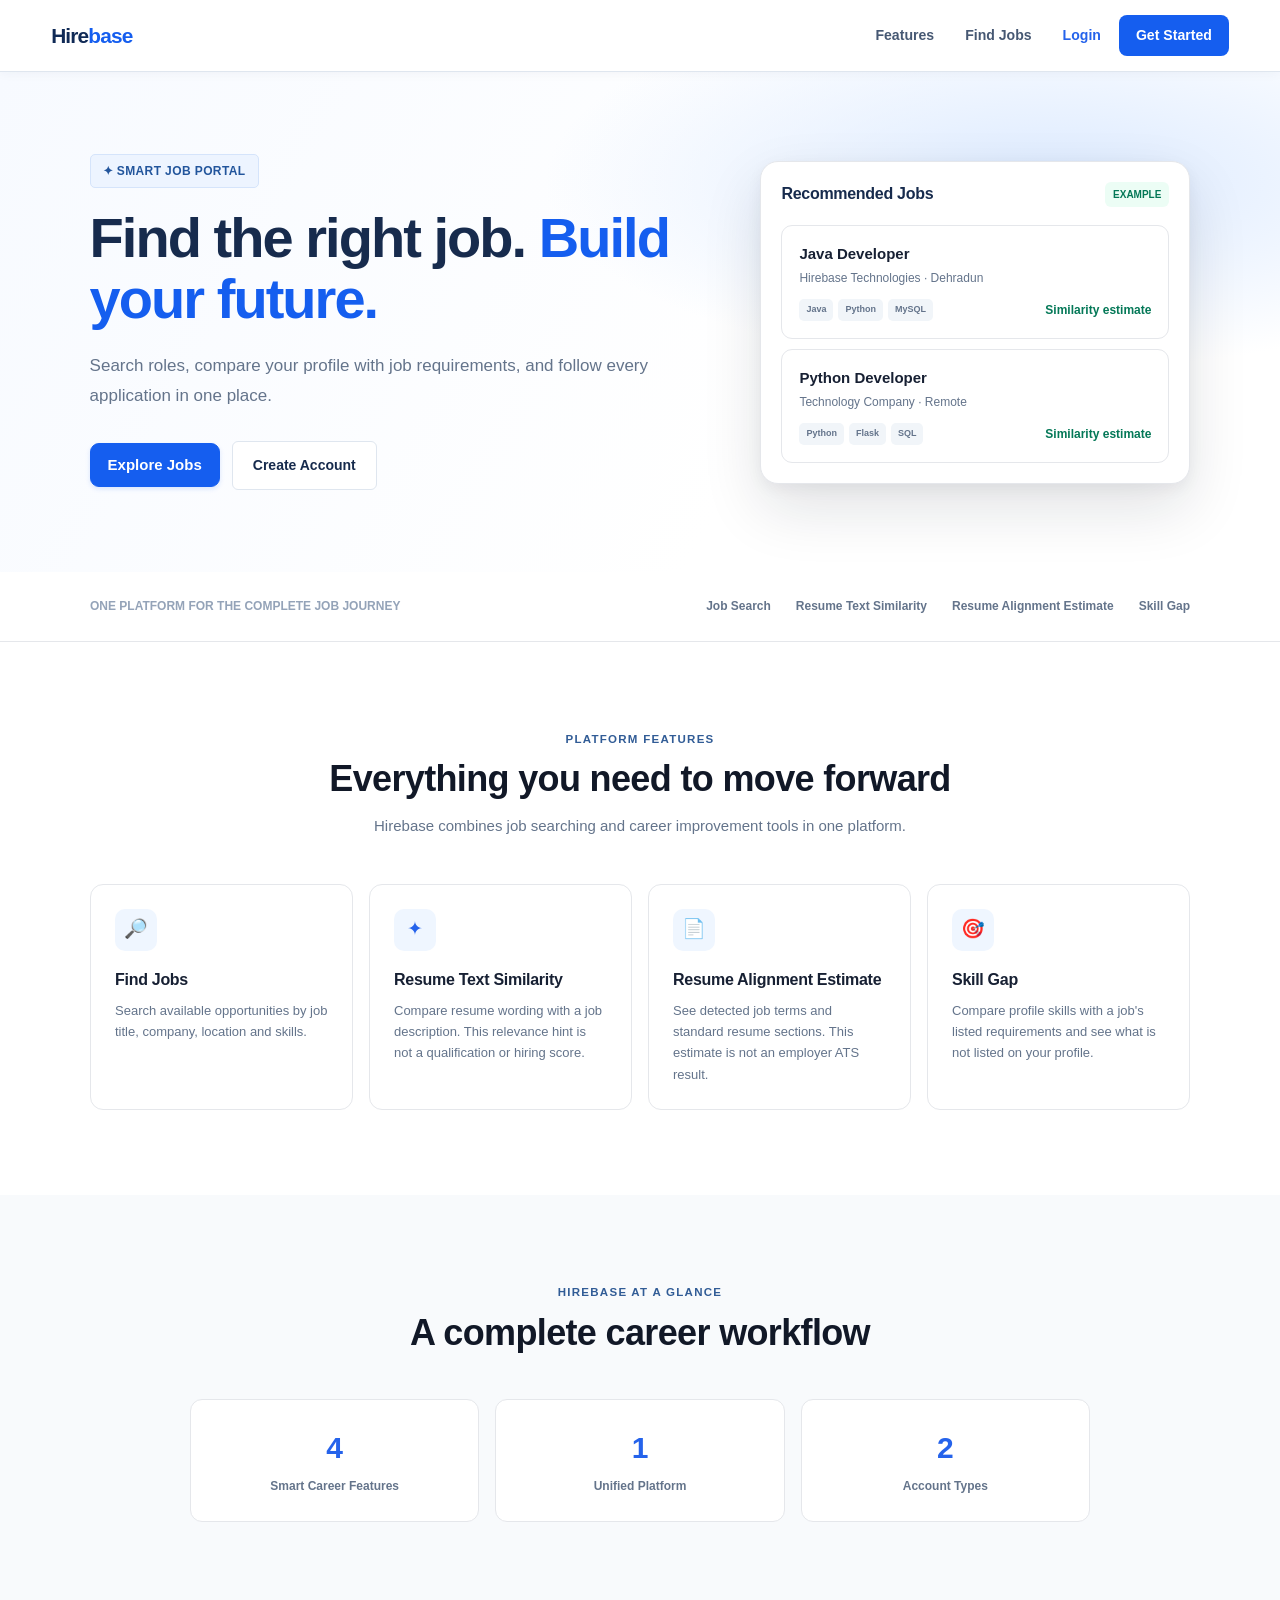
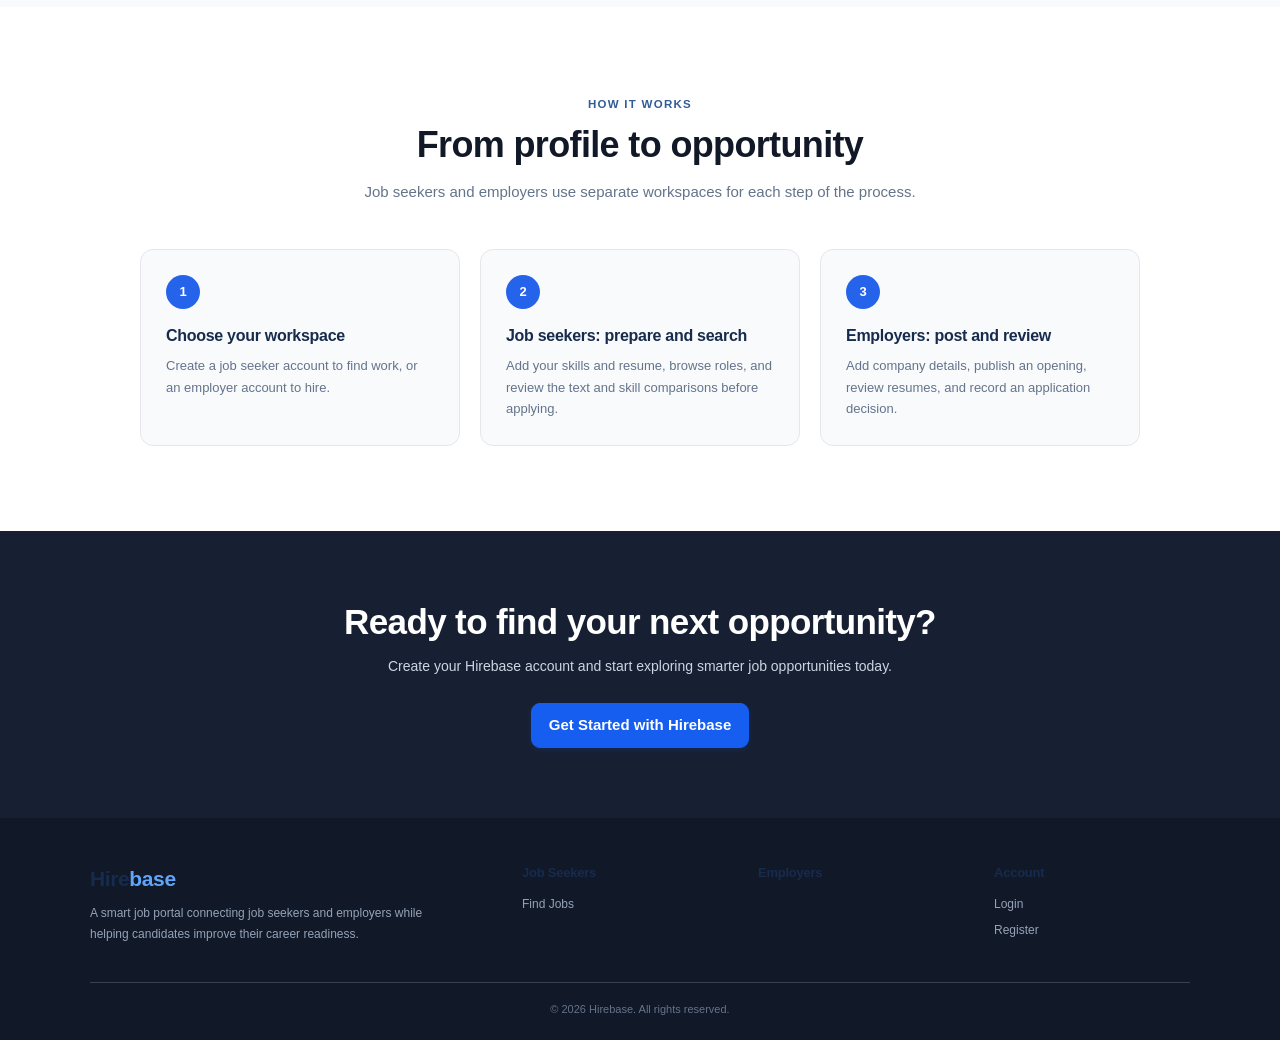
==== commit cfc7a067: "Improve UI and ATS analysis" ====
--- a/index.html
+++ b/index.html
@@ -2,6 +2,9 @@
 <html lang="en">
 
 <head>
+    <meta http-equiv="Cache-Control" content="no-cache, no-store, must-revalidate" />
+    <meta http-equiv="Pragma" content="no-cache" />
+    <meta http-equiv="Expires" content="0" />
 
     <meta charset="UTF-8">
 
@@ -19,9 +22,9 @@
          home.css is inside frontend/css/ -->
     <link
         rel="stylesheet"
-        href="frontend/css/home.css">
-
-    <link rel="stylesheet" href="frontend/css/polish.css" />
+        href="frontend/css/home.css?v=20261025-quality-pass">
+
+    <link rel="stylesheet" href="frontend/css/polish.css?v=20261025-quality-pass" />
 </head>
 
 
@@ -39,7 +42,7 @@
         </a>
 
 
-        <nav class="home-nav">
+        <nav class="home-nav" id="homeNav" aria-label="Main navigation">
 
             <a href="#features">
                 Features
@@ -50,13 +53,13 @@
             </a>
 
             <a
-                href="frontend/login.html"
+                href="frontend/login.html?v=20261025-quality-pass"
                 class="nav-login">
                 Login
             </a>
 
             <a
-                href="frontend/register.html"
+                href="frontend/register.html?v=20261025-quality-pass"
                 class="nav-button">
                 Get Started
             </a>
@@ -103,7 +106,7 @@
 
 
                     <a
-                        href="frontend/register.html"
+                        href="frontend/register.html?v=20261025-quality-pass"
                         class="secondary-button">
                         Create Account
                     </a>
@@ -530,7 +533,7 @@
 
 
             <a
-                href="frontend/register.html"
+                href="frontend/register.html?v=20261025-quality-pass"
                 class="cta-button">
                 Get Started with Hirebase
             </a>
@@ -580,12 +583,12 @@
                 </a>
 
 
-                <a href="frontend/profile.html">
+                <a href="frontend/profile.html?v=20261025-quality-pass" data-auth-role="job_seeker" hidden>
                     My Profile
                 </a>
 
 
-                <a href="frontend/saved-jobs.html">
+                <a href="frontend/saved-jobs.html" data-auth-role="job_seeker" hidden>
                     Saved Jobs
                 </a>
 
@@ -601,12 +604,12 @@
                 </h4>
 
 
-                <a href="frontend/employer-dashboard.html">
+                <a href="frontend/employer-dashboard.html" data-auth-role="employer" hidden>
                     Dashboard
                 </a>
 
 
-                <a href="frontend/post-job.html">
+                <a href="frontend/post-job.html" data-auth-role="employer" hidden>
                     Post a Job
                 </a>
 
@@ -622,15 +625,17 @@
                 </h4>
 
 
-                <a href="frontend/login.html">
+                <a href="frontend/login.html?v=20261025-quality-pass" id="footerLoginLink">
                     Login
                 </a>
 
 
-                <a href="frontend/register.html">
+                <a href="frontend/register.html?v=20261025-quality-pass" id="footerRegisterLink">
                     Register
                 </a>
 
+                <a href="index.html" id="footerLogoutLink" hidden>Logout</a>
+
             </div>
 
 
@@ -646,6 +651,80 @@
     </footer>
 
 
+    <script>
+        (() => {
+            const nav = document.getElementById("homeNav");
+            const api = "http://localhost:4567";
+            const authKeys = ["userId", "userName", "userEmail", "userType", "jobSeekerId", "employerId"];
+            const roleLinks = [...document.querySelectorAll("[data-auth-role]")];
+            const loginLink = document.getElementById("footerLoginLink");
+            const registerLink = document.getElementById("footerRegisterLink");
+            const logoutLink = document.getElementById("footerLogoutLink");
+
+            function clearSavedLogin() {
+                authKeys.forEach((key) => localStorage.removeItem(key));
+            }
+
+            function showPublicNavigation() {
+                nav.innerHTML = `
+                    <a href="#features">Features</a>
+                    <a href="frontend/search-jobs.html">Find Jobs</a>
+                    <a href="frontend/login.html?v=20261025-quality-pass" class="nav-login">Login</a>
+                    <a href="frontend/register.html?v=20261025-quality-pass" class="nav-button">Get Started</a>`;
+                roleLinks.forEach((link) => { link.hidden = true; });
+                loginLink.hidden = false;
+                registerLink.hidden = false;
+                logoutLink.hidden = true;
+            }
+
+            function showAccountNavigation(userType) {
+                const links = userType === "job_seeker"
+                    ? `<a href="#features">Features</a>
+                       <a href="frontend/search-jobs.html">Find Jobs</a>
+                       <a href="frontend/job-seeker-dashboard.html">Dashboard</a>
+                       <a href="frontend/profile.html?v=20261025-quality-pass">My Profile</a>
+                       <a href="index.html" id="homeLogoutLink">Logout</a>`
+                    : `<a href="frontend/employer-dashboard.html">Dashboard</a>
+                       <a href="frontend/employer-profile.html?v=20261025-quality-pass">Company Profile</a>
+                       <a href="frontend/post-job.html">Post a Job</a>
+                       <a href="index.html" id="homeLogoutLink">Logout</a>`;
+                nav.innerHTML = links;
+                roleLinks.forEach((link) => { link.hidden = link.dataset.authRole !== userType; });
+                loginLink.hidden = true;
+                registerLink.hidden = true;
+                logoutLink.hidden = false;
+                document.getElementById("homeLogoutLink").addEventListener("click", (event) => {
+                    event.preventDefault();
+                    clearSavedLogin();
+                    showPublicNavigation();
+                });
+            }
+
+            showPublicNavigation();
+            const userType = localStorage.getItem("userType");
+            const userId = userType === "job_seeker"
+                ? localStorage.getItem("jobSeekerId")
+                : userType === "employer" ? localStorage.getItem("employerId") : null;
+            if (!userId) return;
+
+            fetch(`${api}/account-exists/${encodeURIComponent(userType)}/${encodeURIComponent(userId)}`)
+                .then((response) => response.ok ? response.json() : null)
+                .then((result) => {
+                    if (result?.success && result.exists) {
+                        showAccountNavigation(userType);
+                    } else if (result?.success && !result.exists) {
+                        clearSavedLogin();
+                    }
+                })
+                .catch(() => {});
+
+            logoutLink.addEventListener("click", (event) => {
+                event.preventDefault();
+                clearSavedLogin();
+                showPublicNavigation();
+            });
+        })();
+    </script>
 </body>
 
 </html>
--- a/frontend/css/home.css
+++ b/frontend/css/home.css
@@ -684,6 +684,10 @@
     margin-bottom: 8px;
 }
 
+.footer-column a[hidden] {
+    display: none !important;
+}
+
 .footer-column a:hover {
     color: #ffffff;
 }
@@ -832,4 +836,4 @@
         justify-content: center;
     }
 
-}+}
--- a/frontend/css/polish.css
+++ b/frontend/css/polish.css
@@ -431,6 +431,24 @@
 #jobSkillGapResult { margin-top: 12px; }
 #jobSkillGapResult h4 { margin: 12px 0 5px; font-size: .9rem; }
 
+/* Job detail resume analysis */
+.job-details-page #atsSection { margin-top: 22px; padding: clamp(22px, 3vw, 32px); }
+.ats-header { display: flex; align-items: flex-start; gap: 16px; }
+.ats-icon { display: grid; flex: 0 0 46px; width: 46px; height: 46px; place-items: center; border-radius: 13px; background: #eaf2ff; color: #155eef; font-size: .75rem; font-weight: 800; }
+.ats-header .section-label { margin: 0 0 5px; }
+.ats-header h2 { margin: 0 0 6px; font-size: 1.3rem; }
+.ats-header p:last-child { max-width: 730px; margin: 0; color: var(--muted); line-height: 1.6; }
+.ats-action { margin-top: 19px; }
+.ats-action button { min-height: 44px; padding-inline: 20px; }
+#atsResult:empty { display: none; }
+.ats-result-card { margin-top: 22px; padding: clamp(18px, 3vw, 26px); border: 1px solid #dce6f3; border-radius: 14px; background: linear-gradient(145deg, #fbfdff, #f5f8fd); }
+.ats-result-card h3 { margin: 19px 0 8px; font-size: .98rem; }
+.ats-result-card > p { color: var(--muted); line-height: 1.6; }
+.ats-result-card .analysis-summary { width: fit-content; min-width: 240px; border: 0; background: #fff; box-shadow: 0 2px 10px rgba(20,44,80,.06); }
+.ats-result-card .analysis-summary strong { font-size: 2rem; }
+.ats-result-card .analysis-breakdown { padding: 12px 0; }
+@media (max-width: 600px) { .ats-header { flex-direction: column; } .ats-result-card .analysis-summary { min-width: 0; } }
+
 /* Employer workspace */
 .employer-page { width: min(1128px, calc(100% - 40px)); padding-block: 28px 48px; }
 .employer-page .employer-welcome {
@@ -531,3 +549,297 @@
   .employer-company-page .save-profile-button { width: 100%; }
   .employer-company-page .company-actions-card { align-items: flex-start; flex-direction: column; gap: 14px; }
 }
+
+/* Unified product UI refresh */
+:root {
+  --ink: #172b4d;
+  --muted: #5f6f86;
+  --surface: #ffffff;
+  --canvas: #f4f7fb;
+  --line: #dfe6ef;
+  --brand: #155eef;
+  --brand-hover: #124fc7;
+  --brand-soft: #edf4ff;
+  --radius: 14px;
+  --shadow: 0 8px 24px rgba(16, 42, 82, .07);
+}
+
+body { background: var(--canvas); color: var(--ink); font-size: 15px; }
+h1, h2, h3, h4 { color: var(--ink); }
+p { color: var(--muted); }
+a { color: var(--brand); }
+button, input, textarea, select { font: inherit; }
+button, .primary-button, .profile-find-button, .saved-find-button,
+.employer-primary-button, .dashboard-primary-button, .cta-button,
+.company-action-button, .save-profile-button {
+  min-height: 44px; padding: 10px 17px; border: 1px solid var(--brand);
+  border-radius: 9px; background: var(--brand); color: #fff; font-weight: 700;
+  box-shadow: 0 2px 5px rgba(21, 94, 239, .14); transition: background .16s ease, box-shadow .16s ease;
+}
+button:hover, .primary-button:hover, .profile-find-button:hover, .saved-find-button:hover,
+.employer-primary-button:hover, .dashboard-primary-button:hover, .cta-button:hover,
+.company-action-button:hover, .save-profile-button:hover {
+  background: var(--brand-hover); border-color: var(--brand-hover); color: #fff;
+}
+input, textarea, select {
+  border: 1px solid #cbd5e1; border-radius: 9px; background: #fff; color: var(--ink);
+}
+input:focus, textarea:focus, select:focus {
+  border-color: var(--brand); box-shadow: 0 0 0 3px rgba(21, 94, 239, .12); outline: none;
+}
+label { color: #263b5a; font-weight: 650; }
+:focus-visible { outline: 3px solid rgba(21, 94, 239, .35); outline-offset: 2px; }
+
+.app-header, .home-header {
+  min-height: 68px; padding-inline: max(4vw, calc((100vw - 1240px) / 2));
+  border-bottom: 1px solid var(--line); background: rgba(255,255,255,.96);
+  box-shadow: 0 2px 10px rgba(20, 44, 80, .04); backdrop-filter: blur(12px);
+}
+.app-logo, .home-logo, .auth-logo { color: #102a56; font-weight: 800; }
+.app-logo span, .home-logo span, .auth-logo span, .app-footer strong span { color: var(--brand); }
+.app-nav, .home-nav { gap: 5px; }
+.app-nav a, .home-nav a { border-radius: 8px; color: #465873; font-size: .88rem; font-weight: 650; }
+.app-nav a.active, .app-nav a:hover { background: var(--brand-soft); color: var(--brand); }
+.app-nav a:last-child { color: #a43d42; }
+.app-nav a:last-child:hover { background: #fff0f0; }
+.app-session-chip { max-width: 250px; overflow: hidden; padding: 7px 10px; border: 1px solid #dce7f5; border-radius: 8px; background: #f8fbff; color: #375476; font-size: .76rem; font-weight: 650; text-overflow: ellipsis; white-space: nowrap; }
+.app-footer { margin-top: 48px; border-color: var(--line); background: #fff; }
+
+.dashboard-page, .employer-page, .profile-page, .jobs-page, .saved-jobs-page,
+.job-details-page, .employer-profile-page {
+  width: min(1160px, calc(100% - 48px)); margin-inline: auto; padding-block: 38px 56px;
+}
+.profile-header, .jobs-header, .saved-jobs-header, .job-details-header,
+.employer-welcome, .employer-profile-header, .dashboard-welcome {
+  position: relative; display: flex; align-items: center; justify-content: space-between;
+  gap: 28px; margin-bottom: 26px; padding: 30px 32px; border: 1px solid #dbe7f7;
+  border-radius: 18px; background: linear-gradient(115deg, #fff 12%, #f1f6ff 100%);
+  box-shadow: var(--shadow);
+}
+.profile-header h1, .jobs-header h1, .saved-jobs-header h1, .job-details-header h1,
+.employer-welcome h1, .dashboard-welcome h1, .employer-profile-header h1 {
+  margin: 5px 0 10px; font-size: clamp(1.8rem, 3vw, 2.55rem); letter-spacing: -.04em;
+}
+.profile-header p:not(.profile-label), .jobs-header p:not(.jobs-label),
+.saved-jobs-header p:not(.saved-jobs-label), .job-details-header p:not(.job-details-label),
+.dashboard-welcome p:not(.dashboard-label), .employer-welcome p:not(.employer-label),
+.employer-profile-header p:not(.profile-label) { max-width: 680px; margin: 0; color: var(--muted); }
+.profile-label, .jobs-label, .saved-jobs-label, .job-details-label, .employer-label,
+.dashboard-label, .section-label { color: #315c96; font-size: .72rem; font-weight: 750; letter-spacing: .11em; }
+
+.profile-card, .job-search-box, .matching-info, .jobs-results, .saved-jobs-section,
+.saved-help-card, .job-details-card, .ats-card, .employer-stat-card, .employer-jobs-section,
+.dashboard-card, .auth-card, .post-job-card, .employer-profile-card, .profile-tool,
+.stat-card, .action-card, .dashboard-stat-card, .dashboard-action-card,
+.company-profile-card, .company-info-card, .company-actions-card, .employer-section {
+  border: 1px solid var(--line); border-radius: var(--radius); background: var(--surface);
+  box-shadow: var(--shadow);
+}
+.profile-card, .job-search-box, .jobs-results, .saved-jobs-section, .job-details-card,
+.ats-card, .post-job-card, .company-profile-card { padding: clamp(22px, 3.5vw, 34px); }
+.profile-card + .profile-card, .profile-tools { margin-top: 22px; }
+.profile-card-header { gap: 16px; margin-bottom: 22px; }
+.profile-card-header h2, .company-profile-heading h2 { margin: 4px 0 6px; }
+.profile-form-grid, .company-form-grid { gap: 20px; }
+.profile-field, .form-group { margin-bottom: 18px; }
+.profile-save-area, .save-profile-area, .post-job-actions { padding-top: 18px; border-top: 1px solid var(--line); }
+.profile-tools { display: grid; grid-template-columns: repeat(2, minmax(0, 1fr)); gap: 18px; }
+.profile-tool { padding: 22px; }
+.profile-tool h3 { margin: 0 0 8px; }
+.profile-tool p { margin: 0 0 12px; }
+
+.account-identity-card {
+  display: grid; grid-template-columns: auto minmax(180px, 1fr) minmax(260px, 1.25fr) auto;
+  align-items: center; gap: 20px; margin: 0 0 22px; padding: 20px 22px;
+  border: 1px solid #d9e5f4; border-radius: 14px; background: #fff; box-shadow: var(--shadow);
+}
+.account-avatar {
+  width: 54px; height: 54px; display: grid; place-items: center; border-radius: 50%;
+  background: linear-gradient(145deg, #dceaff, #eef4ff); color: #174b9b; font-size: 1.35rem; font-weight: 800;
+}
+.account-identity-main h2 { margin: 1px 0 2px; font-size: 1.16rem; letter-spacing: -.02em; }
+.account-identity-main p { margin: 0; font-size: .88rem; }
+.account-eyebrow { margin-bottom: 4px !important; color: #315c96 !important; font-size: .68rem !important; font-weight: 750; letter-spacing: .1em; }
+.account-identity-meta { display: flex; flex-wrap: wrap; gap: 20px; margin: 0; }
+.account-identity-meta div { min-width: 85px; }
+.account-identity-meta dt { color: var(--muted); font-size: .72rem; font-weight: 600; }
+.account-identity-meta dd { margin: 3px 0 0; color: var(--ink); font-size: .87rem; font-weight: 700; }
+.account-identity-meta code { padding: 3px 7px; border-radius: 5px; background: #f1f5fa; color: #1d477f; font: 700 .82rem ui-monospace, SFMono-Regular, Menlo, monospace; }
+.account-identity-card > a { white-space: nowrap; font-size: .83rem; font-weight: 700; }
+.dashboard-account-identity { width: fit-content; margin-top: 13px !important; padding: 7px 11px; border: 1px solid #dce7f5; border-radius: 8px; background: rgba(255,255,255,.8); color: #375476 !important; font-size: .82rem !important; font-weight: 650; }
+
+.job-card, #jobsList .job-card, .saved-job-card, .applicant-card, .candidate-application {
+  border: 1px solid var(--line); border-radius: 12px; background: #fff; box-shadow: 0 3px 12px rgba(20,44,80,.045);
+}
+.job-card:hover, #jobsList .job-card:hover, .saved-job-card:hover { border-color: #b9cdef; box-shadow: 0 8px 22px rgba(20,44,80,.08); }
+.application-status { border-radius: 999px; }
+.application-status.status-accepted { background: #e8f7ee; color: #187443; }
+.application-status.status-rejected, .application-status.status-not-selected { background: #fff0ef; color: #a43d42; }
+.application-status.status-under-review, .application-status.status-new { background: #fff7e5; color: #876217; }
+.empty-applicants, .empty-state { border-color: #c9d7e8; border-radius: 12px; background: #fbfdff; }
+
+.auth-page { background: radial-gradient(ellipse at 8% 8%, #e5efff, transparent 38%), var(--canvas); }
+.auth-card, .register-page .register-card { border-radius: 16px; box-shadow: 0 16px 40px rgba(16,42,82,.1); }
+.auth-button { width: 100%; }
+.company-actions-card { padding: 20px 22px; }
+.company-actions-card h2 { margin: 0 0 6px; }
+.company-info-card { display: flex; gap: 18px; padding: 22px; }
+.employer-page .employer-stats { display: grid; grid-template-columns: repeat(3, minmax(0, 1fr)); }
+.employer-page .employer-tools { display: grid; grid-template-columns: repeat(2, minmax(0, 1fr)); }
+.employer-page .employer-workflow { display: block; }
+.employer-company-page .company-info-card { display: flex; }
+.home-hero { background: radial-gradient(ellipse at 82% 22%, #dceaff 0, transparent 34%), linear-gradient(120deg,#f7faff,#fff 62%); }
+.hero-content h1 span { color: var(--brand); }
+.hero-badge { border: 1px solid #d5e4fb; background: var(--brand-soft); color: #22559c; }
+
+@media (max-width: 820px) {
+  .account-identity-card { grid-template-columns: auto 1fr; }
+  .account-identity-meta { grid-column: 1 / -1; padding-top: 14px; border-top: 1px solid var(--line); }
+  .account-identity-card > a { grid-column: 1 / -1; }
+}
+@media (max-width: 700px) {
+  .dashboard-page, .employer-page, .profile-page, .jobs-page, .saved-jobs-page,
+  .job-details-page, .employer-profile-page { width: calc(100% - 30px); padding-block: 24px 38px; }
+  .app-header, .home-header { align-items: flex-start; flex-wrap: wrap; gap: 10px; padding: 13px 16px; }
+  .app-nav, .home-nav { width: 100%; overflow-x: auto; flex-wrap: nowrap; padding-bottom: 3px; }
+  .app-session-chip { order: 3; max-width: 100%; }
+  .app-nav a, .home-nav a { flex: 0 0 auto; }
+  .profile-header, .jobs-header, .saved-jobs-header, .job-details-header,
+  .employer-welcome, .employer-profile-header, .dashboard-welcome { align-items: flex-start; flex-direction: column; gap: 15px; padding: 22px; border-radius: 14px; }
+  .profile-header > a, .jobs-header > a, .saved-jobs-header > a, .job-details-header > a { width: 100%; text-align: center; }
+  .profile-tools, .company-form-grid { grid-template-columns: 1fr; }
+  .profile-form-grid { grid-template-columns: 1fr; }
+  .account-identity-card { grid-template-columns: auto 1fr; gap: 13px; padding: 16px; }
+  .account-identity-meta { gap: 13px 22px; }
+  .account-identity-meta div { min-width: 72px; }
+  .employer-post-page .post-job-form { grid-template-columns: 1fr; }
+  .employer-page .employer-stats, .employer-page .employer-tools,
+  .employer-page .employer-workflow-grid { grid-template-columns: 1fr; }
+}
+
+/* Premium account and career profile */
+.profile-page { width: min(1120px, calc(100% - 48px)); padding-block: 34px 64px; }
+.profile-page .profile-header {
+  min-height: 184px; margin-bottom: 20px; padding: 30px 34px;
+  border: 1px solid #d9e5f4; border-radius: 18px;
+  background: radial-gradient(ellipse at 90% 12%, rgba(93, 153, 255, .16), transparent 36%), linear-gradient(120deg, #fff 10%, #f1f6ff 100%);
+}
+.profile-page .profile-label { margin: 0 0 8px; color: #155eef; font-size: .7rem; font-weight: 800; letter-spacing: .14em; }
+.profile-page .profile-header h1 { margin: 0 0 9px; font-size: clamp(2rem, 3.6vw, 2.75rem); letter-spacing: -.045em; }
+.profile-page .profile-header p:not(.profile-label) { max-width: 640px; margin: 0; color: #5f6f86; font-size: 1rem; line-height: 1.6; }
+.profile-page .profile-find-button { min-width: 142px; text-align: center; }
+.profile-account-hero {
+  position: relative; isolation: isolate; display: grid; grid-template-columns: auto minmax(200px, .9fr) minmax(370px, 1.3fr);
+  align-items: center; gap: 22px; overflow: hidden; margin: 0 0 24px; padding: 25px 28px;
+  border: 1px solid #173b73; border-radius: 16px;
+  background: radial-gradient(ellipse at 88% 0%, rgba(66, 130, 246, .33), transparent 32%), linear-gradient(112deg, #102a56, #163d78 62%, #1a4b8e);
+  box-shadow: 0 14px 32px rgba(16, 42, 82, .16); color: #fff;
+}
+.profile-account-hero::after { position: absolute; z-index: -1; right: -45px; bottom: -125px; width: 250px; height: 250px; border: 1px solid rgba(255,255,255,.12); border-radius: 50%; content: ""; }
+.profile-account-hero .account-avatar { width: 66px; height: 66px; border: 1px solid rgba(255,255,255,.35); background: linear-gradient(145deg, #fff, #cfe0ff); color: #174b9b; font-size: 1.65rem; box-shadow: 0 8px 20px rgba(0,0,0,.15); }
+.profile-account-hero .account-identity-main h2 { margin: 2px 0 5px; color: #fff; font-size: clamp(1.3rem, 2vw, 1.65rem); letter-spacing: -.025em; }
+.profile-account-hero .account-identity-main > p:not(.account-eyebrow) { color: #d4e2f7; font-size: .94rem; overflow-wrap: anywhere; }
+.profile-account-hero .account-eyebrow { color: #a9cbff !important; font-size: .65rem !important; }
+.profile-account-hero .account-identity-meta dt { color: #b8cbea; }
+.profile-account-hero .account-identity-meta dd { color: #fff; }
+.profile-account-hero .account-identity-meta code { background: rgba(255,255,255,.13); color: #fff; }
+.profile-account-facts { display: grid; grid-template-columns: 1.2fr 1fr .85fr; gap: 10px; }
+.profile-account-facts > div { min-width: 0; min-height: 68px; padding: 12px 14px; border: 1px solid rgba(255,255,255,.17); border-radius: 10px; background: rgba(255,255,255,.08); backdrop-filter: blur(8px); }
+.profile-account-facts span { display: block; margin-bottom: 6px; color: #b8cbea; font-size: .61rem; font-weight: 800; letter-spacing: .11em; }
+.profile-account-facts strong, .profile-account-facts code { display: block; overflow: hidden; color: #fff; font: 700 .88rem ui-sans-serif, system-ui, sans-serif; text-overflow: ellipsis; white-space: nowrap; }
+.profile-account-facts code { font-family: ui-monospace, SFMono-Regular, Menlo, monospace; font-size: .84rem; }
+.profile-account-hero #accountIdentityLogin { color: #fff; }
+.profile-page #message:empty { display: none; }
+.profile-page #message:not(:empty) { margin: 0 0 18px; }
+.profile-page .profile-card { margin-bottom: 22px; padding: clamp(22px, 3vw, 32px); border-color: #dce5f0; border-radius: 15px; box-shadow: 0 6px 22px rgba(24, 49, 82, .055); }
+.profile-page .profile-card-header { align-items: center; gap: 14px; margin-bottom: 24px; }
+.profile-page .profile-card-icon { width: 42px; height: 42px; border: 1px solid #d6e4fa; border-radius: 12px; background: #edf4ff; color: #175ac3; font: 800 .78rem ui-monospace, monospace; }
+.profile-page .profile-card-header h2 { margin: 3px 0 4px; font-size: 1.28rem; letter-spacing: -.025em; }
+.profile-page .profile-card-header p:not(.section-label) { margin: 0; font-size: .9rem; }
+.profile-page .profile-field label, .profile-page .resume-upload-area label { color: #253a58; font-size: .88rem; }
+.profile-page .profile-field textarea { min-height: 130px; padding: 14px 15px; border-color: #d3dce8; border-radius: 10px; line-height: 1.5; }
+.profile-page .profile-field span { margin-top: 8px; color: #687991; font-size: .77rem; }
+.profile-page .profile-save-area { display: flex; justify-content: flex-end; margin-top: 8px; }
+.profile-page .profile-save-area button { min-width: 160px; }
+.profile-page .resume-upload-area { padding: 20px; border: 1px dashed #b9cbe2; border-radius: 12px; background: #f7faff; }
+.profile-page .resume-upload-area input[type="file"] { min-height: 48px; padding: 8px; border: 1px solid #d7e1ed; border-radius: 9px; background: #fff; }
+.profile-page .resume-card { display: flex; flex-wrap: wrap; align-items: center; gap: 10px 22px; margin-top: 15px; padding: 17px 19px; border: 1px solid #dce5f0; border-radius: 11px; background: #fbfdff; }
+.profile-page .resume-card p { margin: 0; font-size: .87rem; overflow-wrap: anywhere; }
+.profile-page .resume-card button { margin-left: auto; background: #fff; border-color: #e1b6b6; color: #a43d42; box-shadow: none; }
+.profile-page .profile-tools { margin-top: 4px; }
+.profile-page .profile-tool { padding: 23px; border-color: #dce5f0; border-radius: 14px; background: linear-gradient(145deg, #fff, #f7faff); box-shadow: 0 5px 18px rgba(24, 49, 82, .045); }
+.profile-page .profile-tool-icon { width: 42px; height: 42px; border: 1px solid #d6e4fa; color: #175ac3; font-size: .7rem; font-weight: 800; }
+.profile-page .profile-tool h3 { margin: 1px 0 7px; font-size: 1rem; }
+.profile-page .profile-tool p { margin-bottom: 12px; font-size: .84rem; }
+.app-session-chip { max-width: 330px; }
+@media (max-width: 900px) {
+  .profile-account-hero { grid-template-columns: auto 1fr; }
+  .profile-account-facts { grid-column: 1 / -1; }
+}
+@media (max-width: 620px) {
+  .profile-page { width: calc(100% - 28px); padding-block: 20px 42px; }
+  .profile-page .profile-header { min-height: 0; padding: 22px; }
+  .profile-account-hero { gap: 14px; padding: 19px; }
+  .profile-account-hero .account-avatar { width: 54px; height: 54px; }
+  .profile-account-facts { grid-template-columns: 1fr 1fr; }
+  .profile-account-facts .profile-account-role { grid-column: 1 / -1; }
+  .profile-page .profile-save-area button, .profile-page .resume-upload-area button { width: 100%; }
+  .profile-page .resume-card { align-items: flex-start; flex-direction: column; }
+  .profile-page .resume-card button { width: 100%; margin-left: 0; }
+}
+
+/* ATS analysis dashboard */
+.job-details-page #atsSection { overflow: hidden; border-color: #d5e1f0; background: linear-gradient(145deg, #fff, #f8fbff); }
+.job-details-page .ats-header { align-items: center; }
+.job-details-page .ats-icon { width: 50px; height: 50px; flex-basis: 50px; border: 1px solid #d7e6ff; background: linear-gradient(145deg, #edf4ff, #e1edff); color: #1455b8; }
+.job-details-page .ats-action button { min-width: 190px; }
+.job-details-page .ats-action button:disabled { cursor: wait; opacity: .72; }
+.ats-result-card { margin-top: 22px; padding: clamp(18px, 3vw, 28px); border: 1px solid #dbe5f1; border-radius: 16px; background: #fff; box-shadow: 0 8px 28px rgba(20,44,80,.06); }
+.ats-score-hero { display: flex; align-items: center; gap: 22px; padding: 22px; border-radius: 13px; background: radial-gradient(ellipse at 100% 0%, rgba(85,145,240,.13), transparent 40%), linear-gradient(110deg,#f3f7ff,#fbfdff); }
+.ats-score-ring { display: grid; flex: 0 0 116px; width: 116px; height: 116px; place-items: center; border-radius: 50%; background: conic-gradient(#155eef var(--score), #dce6f3 0); }
+.ats-score-ring > div { display: grid; width: 92px; height: 92px; place-content: center; justify-items: center; border-radius: 50%; background: #fff; }
+.ats-score-ring strong { color: #102a56; font-size: 1.85rem; line-height: 1; letter-spacing: -.04em; }
+.ats-score-ring strong small { font-size: .9rem; }
+.ats-score-ring span { margin-top: 4px; color: #687991; font-size: .66rem; font-weight: 700; text-transform: uppercase; letter-spacing: .08em; }
+.ats-score-copy h3 { margin: 3px 0 6px; font-size: 1.25rem; }
+.ats-score-copy p { margin: 0 0 10px; color: #5f6f86; font-size: .88rem; }
+.ats-overline { color: #315c96; font-size: .65rem; font-weight: 800; letter-spacing: .12em; }
+.ats-method-pill { display: inline-flex; padding: 5px 9px; border: 1px solid #dbe6f5; border-radius: 999px; background: #fff; color: #34547b; font-size: .69rem; font-weight: 700; }
+.ats-metrics-grid { display: grid; grid-template-columns: repeat(4,minmax(0,1fr)); gap: 12px; margin: 16px 0 20px; }
+.ats-metric-card { min-width: 0; padding: 14px; border: 1px solid #e0e7f0; border-radius: 11px; background: #fff; }
+.ats-metric-card > span, .ats-metric-card > small { display: block; color: #64748b; font-size: .72rem; }
+.ats-metric-card > strong { display: block; margin: 7px 0 2px; color: #172b4d; font-size: 1.35rem; letter-spacing: -.03em; }
+.ats-metric-card > small { font-size: .65rem; }
+.ats-metric-track { height: 5px; overflow: hidden; margin-top: 12px; border-radius: 999px; background: #e9eef5; }
+.ats-metric-track i { display: block; height: 100%; border-radius: inherit; background: linear-gradient(90deg,#155eef,#49a0ff); }
+.ats-analysis-columns { display: grid; grid-template-columns: 1fr 1fr; gap: 16px; }
+.ats-analysis-columns > section, .ats-signals, .ats-recommendations { min-width: 0; padding: 17px; border: 1px solid #e2e9f2; border-radius: 12px; background: #fbfcfe; }
+.ats-result-card h3 { margin: 0 0 9px; font-size: .95rem; }
+.ats-result-card .analysis-chips { margin: 9px 0 0; }
+.ats-result-card .analysis-chips li { border-radius: 999px; font-weight: 650; }
+.ats-keyword-details { margin: 15px 0; padding: 14px 17px; border: 1px solid #e2e9f2; border-radius: 11px; background: #fff; }
+.ats-keyword-details summary { color: #24528c; cursor: pointer; font-size: .84rem; font-weight: 750; }
+.ats-keyword-details h4 { margin: 16px 0 4px; font-size: .8rem; }
+.ats-signals { margin-bottom: 16px; }
+.ats-signal-grid { display: grid; grid-template-columns: repeat(4,minmax(0,1fr)); gap: 10px; }
+.ats-signal-grid > div { display: grid; gap: 4px; padding: 12px; border-radius: 9px; background: #fff; }
+.ats-signal-grid strong { color: #163b70; font-size: 1.1rem; }
+.ats-signal-grid span { color: #66768c; font-size: .68rem; }
+.ats-section-heading { display: flex; align-items: center; justify-content: space-between; gap: 12px; margin-bottom: 12px; }
+.ats-section-heading h3 { margin: 2px 0 0; }
+.ats-recommendation-count { padding: 5px 8px; border-radius: 999px; background: #edf4ff; color: #285b9e; font-size: .68rem; font-weight: 750; white-space: nowrap; }
+.ats-suggestion-item { display: grid; grid-template-columns: 70px 1fr; gap: 12px; padding: 13px 0; border-top: 1px solid #e5ebf3; }
+.ats-suggestion-item > span { align-self: start; padding: 4px 6px; border-radius: 5px; background: #fff3dc; color: #80560b; font-size: .6rem; font-weight: 800; text-align: center; letter-spacing: .06em; }
+.ats-suggestion-item.priority-high > span { background: #fff0ed; color: #a53e31; }
+.ats-suggestion-item.priority-low > span { background: #eef3f8; color: #607087; }
+.ats-suggestion-item.priority-positive > span { background: #e9f7ee; color: #267346; }
+.ats-suggestion-item h4 { margin: 0 0 4px; color: #1e3555; font-size: .83rem; }
+.ats-suggestion-item p { margin: 0; color: #5f6f86; font-size: .8rem; line-height: 1.55; }
+.ats-result-card .analysis-note { margin: 15px 0 0; padding-top: 12px; border-top: 1px solid #e5ebf3; font-size: .73rem; line-height: 1.55; }
+@media (max-width: 860px) { .ats-metrics-grid { grid-template-columns: repeat(2,minmax(0,1fr)); } }
+@media (max-width: 600px) {
+  .ats-score-hero { align-items: flex-start; flex-direction: column; }
+  .ats-analysis-columns { grid-template-columns: 1fr; }
+  .ats-signal-grid { grid-template-columns: repeat(2,minmax(0,1fr)); }
+  .ats-suggestion-item { grid-template-columns: 62px 1fr; }
+}
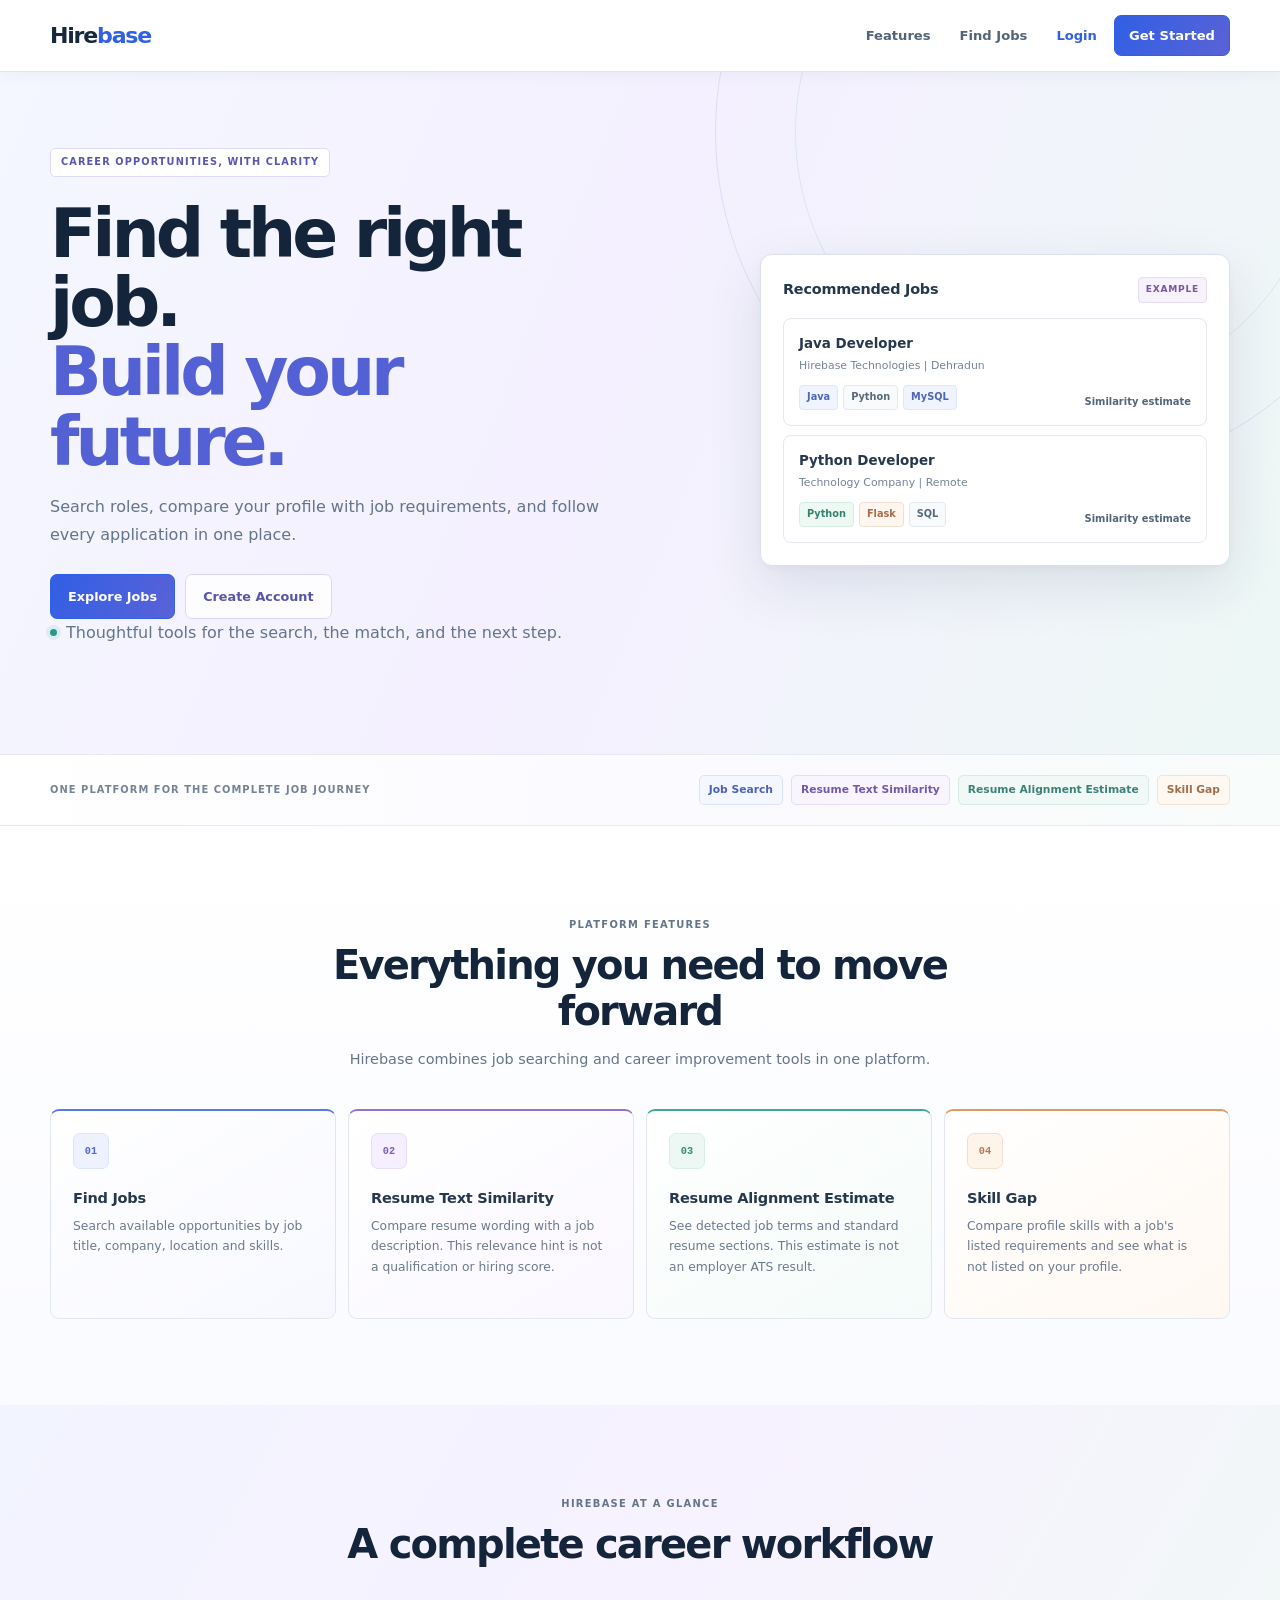
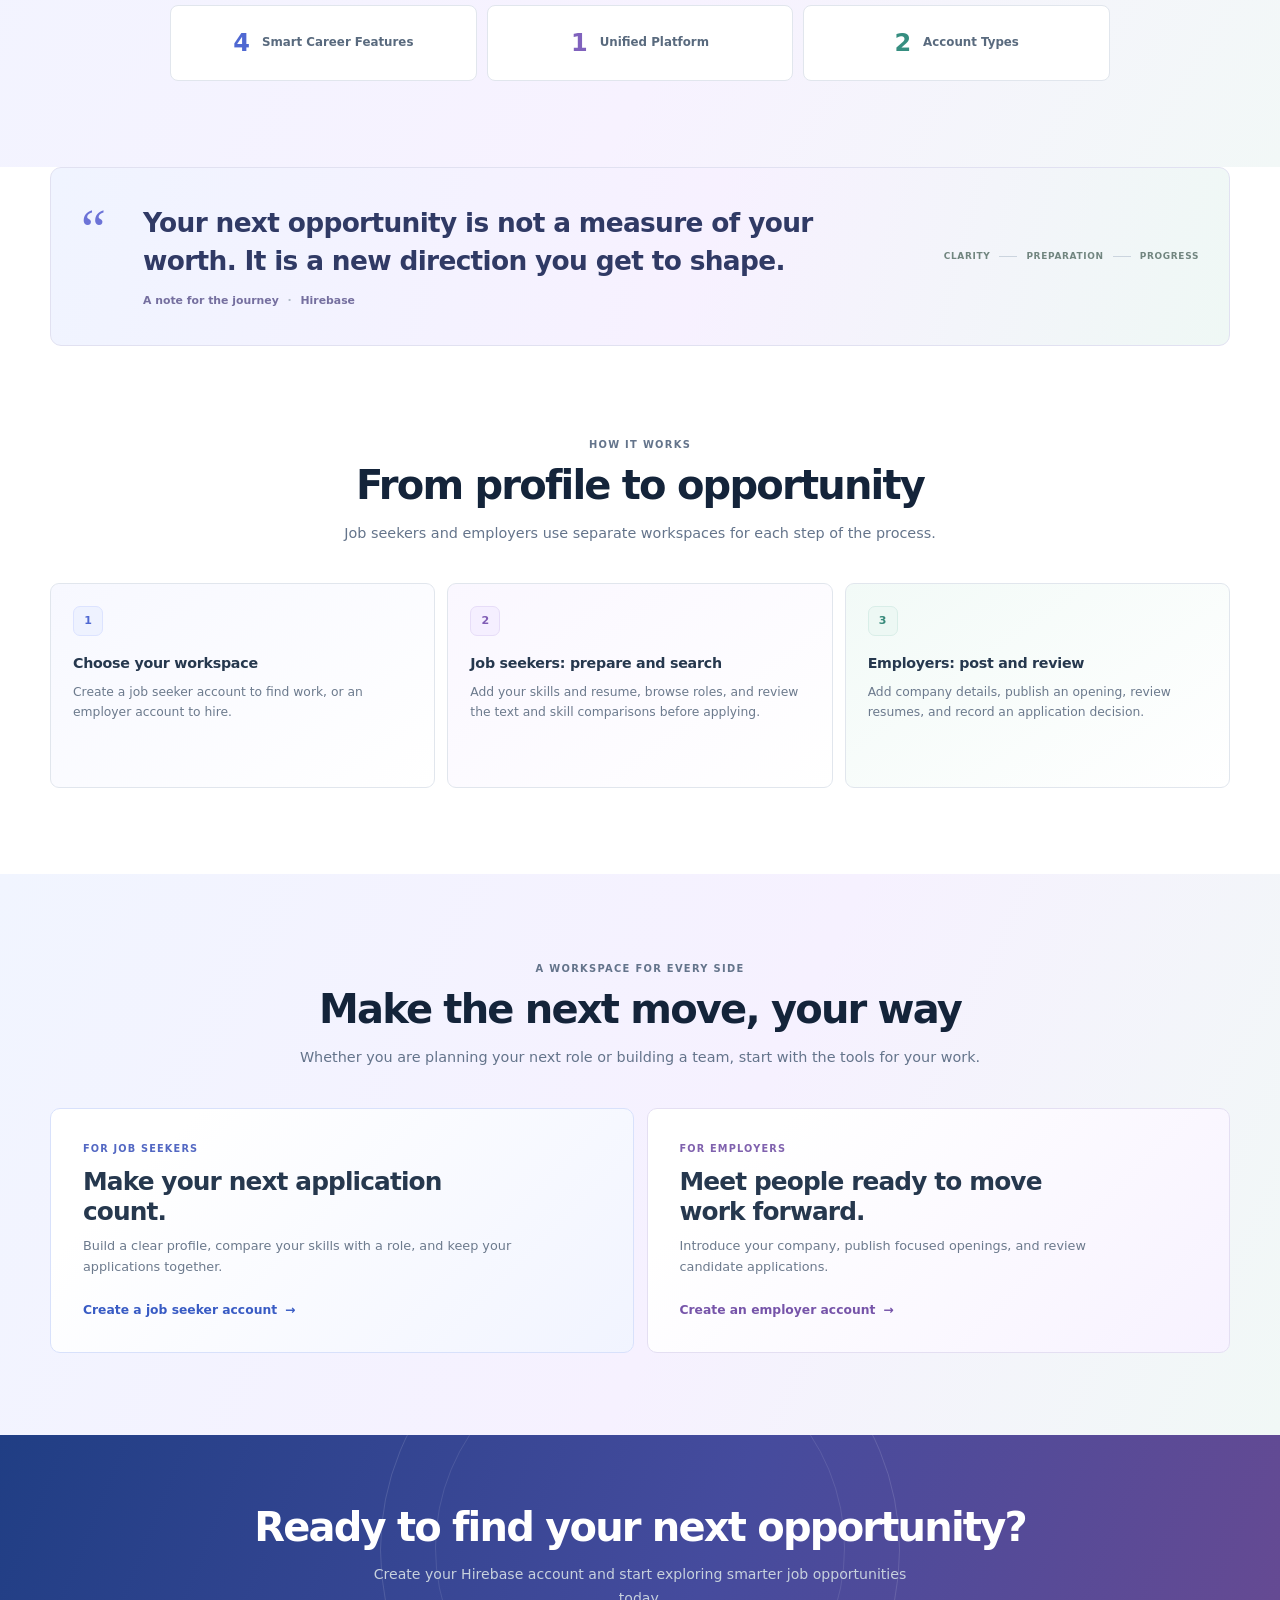
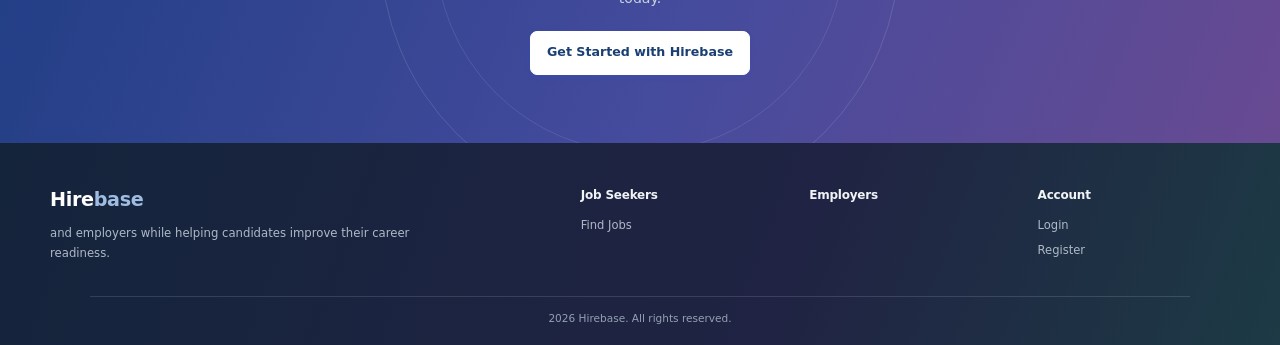
==== commit 85d6c2bc: "Polish Hirebase UI and features" ====
--- a/index.html
+++ b/index.html
@@ -22,9 +22,10 @@
          home.css is inside frontend/css/ -->
     <link
         rel="stylesheet"
-        href="frontend/css/home.css?v=20261025-quality-pass">
-
-    <link rel="stylesheet" href="frontend/css/polish.css?v=20261025-quality-pass" />
+        href="frontend/css/home.css?v=20261026-home-premium-v1">
+
+    <link rel="stylesheet" href="frontend/css/polish.css?v=20261026-home-premium-v1" />
+    <link rel="stylesheet" href="frontend/css/home-premium.css?v=20261026-home-premium-v2" />
 </head>
 
 
@@ -53,13 +54,13 @@
             </a>
 
             <a
-                href="frontend/login.html?v=20261025-quality-pass"
+                href="frontend/login.html?v=20261026-home-premium-v1"
                 class="nav-login">
                 Login
             </a>
 
             <a
-                href="frontend/register.html?v=20261025-quality-pass"
+                href="frontend/register.html?v=20261026-home-premium-v1"
                 class="nav-button">
                 Get Started
             </a>
@@ -81,7 +82,7 @@
             <div class="hero-content">
 
                 <div class="hero-badge">
-                    ✦ SMART JOB PORTAL
+                    CAREER OPPORTUNITIES, WITH CLARITY
                 </div>
 
 
@@ -106,13 +107,15 @@
 
 
                     <a
-                        href="frontend/register.html?v=20261025-quality-pass"
+                        href="frontend/register.html?v=20261026-home-premium-v1"
                         class="secondary-button">
                         Create Account
                     </a>
 
                 </div>
 
+                <p class="hero-note">Thoughtful tools for the search, the match, and the next step.</p>
+
             </div>
 
 
@@ -144,7 +147,7 @@
                         </div>
 
                         <div class="preview-company">
-                            Hirebase Technologies · Dehradun
+                            Hirebase Technologies | Dehradun
                         </div>
 
 
@@ -185,7 +188,7 @@
                         </div>
 
                         <div class="preview-company">
-                            Technology Company · Remote
+                            Technology Company | Remote
                         </div>
 
 
@@ -292,9 +295,7 @@
 
                 <div class="feature-card">
 
-                    <div class="feature-icon">
-                        🔎
-                    </div>
+                    <div class="feature-icon" aria-hidden="true">01</div>
 
                     <h3>
                         Find Jobs
@@ -312,7 +313,7 @@
 
                 <div class="feature-card">
 
-                    <div class="feature-icon">✦</div>
+                    <div class="feature-icon" aria-hidden="true">02</div>
 
                     <h3>
                         Resume Text Similarity
@@ -329,7 +330,7 @@
 
                 <div class="feature-card">
 
-                    <div class="feature-icon">📄</div>
+                    <div class="feature-icon" aria-hidden="true">03</div>
 
                     <h3>
                         Resume Alignment Estimate
@@ -346,7 +347,7 @@
 
                 <div class="feature-card">
 
-                    <div class="feature-icon">🎯</div>
+                    <div class="feature-icon" aria-hidden="true">04</div>
 
                     <h3>
                         Skill Gap
@@ -429,6 +430,16 @@
         </section>
 
 
+        <section class="career-quote" aria-label="A note for your career journey">
+            <div class="career-quote-mark" aria-hidden="true">“</div>
+            <blockquote>
+                <p>Your next opportunity is not a measure of your worth. It is a new direction you get to shape.</p>
+                <footer>A note for the journey <span>·</span> Hirebase</footer>
+            </blockquote>
+            <div class="career-quote-side" aria-hidden="true"><span>CLARITY</span><i></i><span>PREPARATION</span><i></i><span>PROGRESS</span></div>
+        </section>
+
+
         <!-- ================= HOW IT WORKS ================= -->
 
         <section class="home-section steps-section">
@@ -514,6 +525,29 @@
 
             </div>
 
+        </section>
+
+
+        <section class="audience-section" aria-labelledby="audienceHeading">
+            <div class="section-heading">
+                <span class="section-label">A WORKSPACE FOR EVERY SIDE</span>
+                <h2 id="audienceHeading">Make the next move, your way</h2>
+                <p>Whether you are planning your next role or building a team, start with the tools for your work.</p>
+            </div>
+            <div class="audience-grid">
+                <article class="audience-card seeker-audience">
+                    <p class="audience-kicker">FOR JOB SEEKERS</p>
+                    <h3>Make your next application count.</h3>
+                    <p>Build a clear profile, compare your skills with a role, and keep your applications together.</p>
+                    <a href="frontend/register.html?v=20261026-register-premium-v3">Create a job seeker account <span aria-hidden="true">→</span></a>
+                </article>
+                <article class="audience-card employer-audience">
+                    <p class="audience-kicker">FOR EMPLOYERS</p>
+                    <h3>Meet people ready to move work forward.</h3>
+                    <p>Introduce your company, publish focused openings, and review candidate applications.</p>
+                    <a href="frontend/register.html?v=20261026-register-premium-v3">Create an employer account <span aria-hidden="true">→</span></a>
+                </article>
+            </div>
         </section>
 
 
@@ -533,7 +567,7 @@
 
 
             <a
-                href="frontend/register.html?v=20261025-quality-pass"
+                href="frontend/register.html?v=20261026-home-premium-v1"
                 class="cta-button">
                 Get Started with Hirebase
             </a>
@@ -561,7 +595,6 @@
 
 
                 <p>
-                    A smart job portal connecting job seekers
                     and employers while helping candidates
                     improve their career readiness.
                 </p>
@@ -583,7 +616,7 @@
                 </a>
 
 
-                <a href="frontend/profile.html?v=20261025-quality-pass" data-auth-role="job_seeker" hidden>
+                <a href="frontend/profile.html?v=20261026-home-premium-v1" data-auth-role="job_seeker" hidden>
                     My Profile
                 </a>
 
@@ -625,12 +658,12 @@
                 </h4>
 
 
-                <a href="frontend/login.html?v=20261025-quality-pass" id="footerLoginLink">
+                <a href="frontend/login.html?v=20261026-home-premium-v1" id="footerLoginLink">
                     Login
                 </a>
 
 
-                <a href="frontend/register.html?v=20261025-quality-pass" id="footerRegisterLink">
+                <a href="frontend/register.html?v=20261026-home-premium-v1" id="footerRegisterLink">
                     Register
                 </a>
 
@@ -644,7 +677,7 @@
 
         <div class="footer-bottom">
 
-            © 2026 Hirebase. All rights reserved.
+            2026 Hirebase. All rights reserved.
 
         </div>
 
@@ -669,8 +702,8 @@
                 nav.innerHTML = `
                     <a href="#features">Features</a>
                     <a href="frontend/search-jobs.html">Find Jobs</a>
-                    <a href="frontend/login.html?v=20261025-quality-pass" class="nav-login">Login</a>
-                    <a href="frontend/register.html?v=20261025-quality-pass" class="nav-button">Get Started</a>`;
+                    <a href="frontend/login.html?v=20261026-home-premium-v1" class="nav-login">Login</a>
+                    <a href="frontend/register.html?v=20261026-home-premium-v1" class="nav-button">Get Started</a>`;
                 roleLinks.forEach((link) => { link.hidden = true; });
                 loginLink.hidden = false;
                 registerLink.hidden = false;
@@ -682,23 +715,25 @@
                     ? `<a href="#features">Features</a>
                        <a href="frontend/search-jobs.html">Find Jobs</a>
                        <a href="frontend/job-seeker-dashboard.html">Dashboard</a>
-                       <a href="frontend/profile.html?v=20261025-quality-pass">My Profile</a>
-                       <a href="index.html" id="homeLogoutLink">Logout</a>`
+                       <a href="frontend/profile.html?v=20261026-home-premium-v1">My Profile</a>
+                       <a href="index.html" data-home-logout>Logout</a>`
                     : `<a href="frontend/employer-dashboard.html">Dashboard</a>
-                       <a href="frontend/employer-profile.html?v=20261025-quality-pass">Company Profile</a>
+                       <a href="frontend/employer-profile.html?v=20261026-home-premium-v1">Company Profile</a>
                        <a href="frontend/post-job.html">Post a Job</a>
-                       <a href="index.html" id="homeLogoutLink">Logout</a>`;
+                       <a href="index.html" data-home-logout>Logout</a>`;
                 nav.innerHTML = links;
                 roleLinks.forEach((link) => { link.hidden = link.dataset.authRole !== userType; });
                 loginLink.hidden = true;
                 registerLink.hidden = true;
                 logoutLink.hidden = false;
-                document.getElementById("homeLogoutLink").addEventListener("click", (event) => {
-                    event.preventDefault();
-                    clearSavedLogin();
-                    showPublicNavigation();
-                });
             }
+
+            nav.addEventListener("click", (event) => {
+                if (!event.target.closest("[data-home-logout]")) return;
+                event.preventDefault();
+                clearSavedLogin();
+                showPublicNavigation();
+            });
 
             showPublicNavigation();
             const userType = localStorage.getItem("userType");
--- a/frontend/css/polish.css
+++ b/frontend/css/polish.css
@@ -1,15 +1,16 @@
 /* Hirebase design system: calm, readable surfaces with one clear action color. */
 :root {
   color-scheme: light;
-  --ink: #1d2a24;
-  --muted: #68766f;
+  --ink: #17283c;
+  --muted: #64748b;
   --surface: #ffffff;
-  --canvas: #f5f7f3;
-  --line: #e2e8e1;
-  --brand: #26745a;
-  --brand-hover: #1d5e48;
-  --brand-soft: #e8f3ec;
-  --accent: #d7a968;
+  --canvas: #f4f7fb;
+  --line: #dce5f0;
+  --brand: #245ca7;
+  --brand-hover: #193f73;
+  --brand-soft: #ebf2fa;
+  --accent: #d9a34f;
+  --accent-cool: #2f9b91;
   --radius: 18px;
   --shadow: 0 14px 36px rgba(29, 42, 36, .07);
 }
@@ -30,7 +31,7 @@
 p { color: var(--muted); }
 a { color: var(--brand); text-underline-offset: 3px; }
 a:hover { color: var(--brand-hover); }
-:focus-visible { outline: 3px solid rgba(38, 116, 90, .35); outline-offset: 3px; }
+:focus-visible { outline: 3px solid rgba(36, 92, 167, .35); outline-offset: 3px; }
 
 input, textarea, select {
   min-height: 46px;
@@ -46,7 +47,7 @@
 input::placeholder, textarea::placeholder { color: #9aa69f; }
 input:focus, textarea:focus, select:focus {
   border-color: var(--brand);
-  box-shadow: 0 0 0 4px rgba(38, 116, 90, .1);
+  box-shadow: 0 0 0 4px rgba(36, 92, 167, .1);
   outline: none;
 }
 label { color: var(--ink); font-size: .9rem; font-weight: 650; }
@@ -60,7 +61,7 @@
   color: #fff;
   font: inherit;
   font-weight: 650;
-  box-shadow: 0 5px 12px rgba(38, 116, 90, .14);
+  box-shadow: 0 5px 12px rgba(36, 92, 167, .14);
   transition: background .18s ease, transform .18s ease, box-shadow .18s ease;
 }
 button:hover, .primary-button:hover, .profile-find-button:hover, .saved-find-button:hover,
@@ -69,7 +70,7 @@
   color: #fff;
   text-decoration: none;
   transform: translateY(-1px);
-  box-shadow: 0 8px 18px rgba(38, 116, 90, .2);
+  box-shadow: 0 8px 18px rgba(36, 92, 167, .2);
 }
 button:disabled { cursor: wait; opacity: .65; transform: none; }
 
@@ -100,7 +101,7 @@
   padding: clamp(26px, 5vw, 48px);
   border: 1px solid var(--line);
   border-radius: 24px;
-  background: linear-gradient(120deg, #fff 0%, #f1f7f1 100%);
+  background: linear-gradient(120deg, #fff 0%, #f0f5fc 100%);
   box-shadow: var(--shadow);
 }
 .profile-label, .jobs-label, .saved-jobs-label, .job-details-label,
@@ -113,7 +114,7 @@
 .profile-header h1, .jobs-header h1, .saved-jobs-header h1,
 .job-details-header h1, .employer-welcome h1, .dashboard-welcome h1,
 .employer-profile-header h1 { margin: 5px 0 12px; }
-.profile-card, .job-search-box, .matching-info, .jobs-results,
+.profile-card, .job-search-box, .jobs-results,
 .saved-jobs-section, .saved-help-card, .job-details-card, .ats-card,
 .employer-stat-card, .employer-jobs-section, .dashboard-card,
 .auth-card, .post-job-card, .employer-profile-card, .profile-tool {
@@ -144,16 +145,16 @@
   transform: translateY(-2px);
   box-shadow: 0 14px 30px rgba(29, 42, 36, .09);
 }
-.matching-info, .saved-help-card { padding: 22px 26px; }
+.saved-help-card { padding: 22px 26px; }
 .ats-card { margin-top: 24px; }
 .app-footer { padding-inline: max(5vw, calc((100vw - 1240px) / 2)); }
 
-.auth-page { background: radial-gradient(ellipse at 10% 10%, #e8f3ec, transparent 42%), var(--canvas); }
+.auth-page { background: radial-gradient(ellipse at 10% 10%, #e7effb, transparent 42%), var(--canvas); }
 .auth-card { padding: clamp(26px, 4vw, 42px); }
 .login-hint { margin: -4px 0 18px; font-size: .88rem; }
 .auth-info h1 { letter-spacing: -.045em; }
 .auth-info h1 span { color: var(--brand); }
-body:has(#registerForm) { min-height: 100vh; padding: 36px 16px; background: radial-gradient(ellipse at 85% 10%, #e2f1e7, transparent 35%), var(--canvas); }
+body:has(#registerForm) { min-height: 100vh; padding: 36px 16px; background: radial-gradient(ellipse at 85% 10%, #e7effb, transparent 35%), var(--canvas); }
 body:has(#registerForm) .container {
   width: min(100%, 620px);
   margin: 0 auto;
@@ -167,8 +168,8 @@
 body:has(#registerForm) .register-type { gap: 12px; }
 body:has(#registerForm) .type-option { border: 1px solid var(--line); border-radius: 13px; }
 body:has(#registerForm) .type-option.active, body:has(#registerForm) .type-option:hover { border-color: var(--brand); background: var(--brand-soft); }
-body:has(#registerForm) .company-section { border-color: var(--line); border-radius: 14px; background: #f8faf7; }
-body:has(.post-job-container) { min-height: 100vh; background: radial-gradient(ellipse at 90% 5%, #e2f1e7, transparent 32%), var(--canvas); }
+body:has(#registerForm) .company-section { border-color: var(--line); border-radius: 14px; background: #f7f9fc; }
+body:has(.post-job-container) { min-height: 100vh; background: radial-gradient(ellipse at 90% 5%, #e7effb, transparent 32%), var(--canvas); }
 .post-job-container { width: min(100% - 32px, 860px); margin: 0 auto; padding-block: 48px; }
 .post-job-header { margin-bottom: 22px; }
 .post-job-header h1 { letter-spacing: -.045em; }
@@ -204,7 +205,7 @@
 .home-header { position: sticky; }
 .home-hero {
   min-height: 610px;
-  background: radial-gradient(ellipse at 82% 26%, #e2f1e7 0, transparent 31%), linear-gradient(135deg, #f7f9f5, #fff 60%);
+  background: radial-gradient(ellipse at 82% 26%, #e7effb 0, transparent 31%), linear-gradient(135deg, #f5f8fc, #fff 60%);
 }
 .hero-content h1 { color: var(--ink); letter-spacing: -.055em; }
 .hero-content h1 span { color: var(--brand); }
@@ -289,7 +290,7 @@
 }
 .profile-label, .jobs-label, .saved-jobs-label, .job-details-label,
 .employer-label, .dashboard-label, .section-label { font-size: .72rem; letter-spacing: .08em; }
-.profile-card, .job-search-box, .matching-info, .jobs-results,
+.profile-card, .job-search-box, .jobs-results,
 .saved-jobs-section, .saved-help-card, .job-details-card, .ats-card,
 .employer-stat-card, .employer-jobs-section, .dashboard-card,
 .auth-card, .post-job-card, .employer-profile-card, .profile-tool,
@@ -304,7 +305,7 @@
 .job-card:hover, #jobsList .job-card:hover, .saved-job-card:hover {
   transform: none; border-color: #aab4bf; box-shadow: none;
 }
-.matching-info, .saved-help-card { padding: 18px 20px; }
+.saved-help-card { padding: 18px 20px; }
 
 .auth-page, body:has(#registerForm), body:has(.post-job-container) { background: var(--canvas); }
 .auth-card { padding: clamp(24px, 4vw, 36px); }
@@ -602,7 +603,6 @@
 .app-nav a.active, .app-nav a:hover { background: var(--brand-soft); color: var(--brand); }
 .app-nav a:last-child { color: #a43d42; }
 .app-nav a:last-child:hover { background: #fff0f0; }
-.app-session-chip { max-width: 250px; overflow: hidden; padding: 7px 10px; border: 1px solid #dce7f5; border-radius: 8px; background: #f8fbff; color: #375476; font-size: .76rem; font-weight: 650; text-overflow: ellipsis; white-space: nowrap; }
 .app-footer { margin-top: 48px; border-color: var(--line); background: #fff; }
 
 .dashboard-page, .employer-page, .profile-page, .jobs-page, .saved-jobs-page,
@@ -627,7 +627,7 @@
 .profile-label, .jobs-label, .saved-jobs-label, .job-details-label, .employer-label,
 .dashboard-label, .section-label { color: #315c96; font-size: .72rem; font-weight: 750; letter-spacing: .11em; }
 
-.profile-card, .job-search-box, .matching-info, .jobs-results, .saved-jobs-section,
+.profile-card, .job-search-box, .jobs-results, .saved-jobs-section,
 .saved-help-card, .job-details-card, .ats-card, .employer-stat-card, .employer-jobs-section,
 .dashboard-card, .auth-card, .post-job-card, .employer-profile-card, .profile-tool,
 .stat-card, .action-card, .dashboard-stat-card, .dashboard-action-card,
@@ -702,8 +702,7 @@
   .job-details-page, .employer-profile-page { width: calc(100% - 30px); padding-block: 24px 38px; }
   .app-header, .home-header { align-items: flex-start; flex-wrap: wrap; gap: 10px; padding: 13px 16px; }
   .app-nav, .home-nav { width: 100%; overflow-x: auto; flex-wrap: nowrap; padding-bottom: 3px; }
-  .app-session-chip { order: 3; max-width: 100%; }
-  .app-nav a, .home-nav a { flex: 0 0 auto; }
+    .app-nav a, .home-nav a { flex: 0 0 auto; }
   .profile-header, .jobs-header, .saved-jobs-header, .job-details-header,
   .employer-welcome, .employer-profile-header, .dashboard-welcome { align-items: flex-start; flex-direction: column; gap: 15px; padding: 22px; border-radius: 14px; }
   .profile-header > a, .jobs-header > a, .saved-jobs-header > a, .job-details-header > a { width: 100%; text-align: center; }
@@ -771,7 +770,6 @@
 .profile-page .profile-tool-icon { width: 42px; height: 42px; border: 1px solid #d6e4fa; color: #175ac3; font-size: .7rem; font-weight: 800; }
 .profile-page .profile-tool h3 { margin: 1px 0 7px; font-size: 1rem; }
 .profile-page .profile-tool p { margin-bottom: 12px; font-size: .84rem; }
-.app-session-chip { max-width: 330px; }
 @media (max-width: 900px) {
   .profile-account-hero { grid-template-columns: auto 1fr; }
   .profile-account-facts { grid-column: 1 / -1; }
@@ -805,7 +803,7 @@
 .ats-score-copy p { margin: 0 0 10px; color: #5f6f86; font-size: .88rem; }
 .ats-overline { color: #315c96; font-size: .65rem; font-weight: 800; letter-spacing: .12em; }
 .ats-method-pill { display: inline-flex; padding: 5px 9px; border: 1px solid #dbe6f5; border-radius: 999px; background: #fff; color: #34547b; font-size: .69rem; font-weight: 700; }
-.ats-metrics-grid { display: grid; grid-template-columns: repeat(4,minmax(0,1fr)); gap: 12px; margin: 16px 0 20px; }
+.ats-metrics-grid { display: grid; grid-template-columns: repeat(5,minmax(0,1fr)); gap: 12px; margin: 16px 0 20px; }
 .ats-metric-card { min-width: 0; padding: 14px; border: 1px solid #e0e7f0; border-radius: 11px; background: #fff; }
 .ats-metric-card > span, .ats-metric-card > small { display: block; color: #64748b; font-size: .72rem; }
 .ats-metric-card > strong { display: block; margin: 7px 0 2px; color: #172b4d; font-size: 1.35rem; letter-spacing: -.03em; }
@@ -836,10 +834,760 @@
 .ats-suggestion-item h4 { margin: 0 0 4px; color: #1e3555; font-size: .83rem; }
 .ats-suggestion-item p { margin: 0; color: #5f6f86; font-size: .8rem; line-height: 1.55; }
 .ats-result-card .analysis-note { margin: 15px 0 0; padding-top: 12px; border-top: 1px solid #e5ebf3; font-size: .73rem; line-height: 1.55; }
+.ats-evidence-section, .ats-semantic-details { margin-top: 16px; padding: 17px; border: 1px solid #e2e9f2; border-radius: 12px; background: #fbfcfe; }
+.ats-evidence-section > .ats-section-heading { margin-bottom: 2px; }
+.ats-evidence-item, .ats-semantic-item { padding: 13px 0; border-top: 1px solid #e5ebf3; }
+.ats-evidence-heading { display: flex; align-items: center; justify-content: space-between; gap: 12px; }
+.ats-evidence-heading > strong { color: #1e3555; font-size: .84rem; }
+.ats-evidence-status { flex: 0 0 auto; padding: 4px 8px; border-radius: 999px; background: #eef3f8; color: #607087; font-size: .65rem; font-weight: 750; text-transform: capitalize; }
+.ats-evidence-status.is-matched { background: #e9f7ee; color: #267346; }
+.ats-evidence-status.is-related { background: #fff5df; color: #80560b; }
+.ats-evidence-status.is-missing { background: #fff0ed; color: #a53e31; }
+.ats-evidence-item ul { margin: 8px 0 0; padding-left: 20px; color: #435773; }
+.ats-evidence-item li, .ats-semantic-item p { margin: 6px 0 0; font-size: .8rem; line-height: 1.55; overflow-wrap: anywhere; }
+.ats-evidence-item q, .ats-semantic-item q { color: #354c6b; }
+.ats-semantic-details summary { color: #24528c; cursor: pointer; font-size: .84rem; font-weight: 750; }
+.ats-semantic-details > .analysis-note { margin-top: 9px; }
+.skill-gap-categories { display: grid; grid-template-columns: repeat(2,minmax(0,1fr)); gap: 12px; margin-top: 16px; }
+.skill-gap-category { min-width: 0; padding: 15px; border: 1px solid #dfe7f1; border-radius: 12px; background: #fff; }
+.skill-gap-category.required-category { border-top: 3px solid #155eef; }
+.skill-gap-category.preferred-category { border-top: 3px solid #8b6bd6; }
+.skill-gap-category-heading { display: flex; align-items: center; justify-content: space-between; gap: 10px; }
+.skill-gap-category-heading h4, .learning-plan-section h4 { margin: 0; color: #1e3555; }
+.skill-gap-category-heading > span, .skill-gap-count { color: #66768c; font-size: .72rem; }
+.skill-gap-count { margin: 5px 0 14px; }
+.skill-gap-category h5 { margin: 12px 0 5px; color: #445a77; font-size: .76rem; }
+.learning-plan-section { margin-top: 16px; padding: 17px; border: 1px solid #dfe7f1; border-radius: 12px; background: linear-gradient(145deg,#fbfdff,#f6f9fd); }
+.learning-plan-section > .analysis-note { margin: 7px 0 12px; }
+.learning-checklist { display: grid; gap: 9px; }
+.learning-checklist-item { display: flex; align-items: flex-start; gap: 11px; padding: 13px; border: 1px solid #e0e7f0; border-radius: 10px; background: #fff; cursor: pointer; transition: border-color .16s ease, background .16s ease; }
+.learning-checklist-item:hover { border-color: #9bbaf0; }
+.learning-checklist-item > input { flex: 0 0 auto; width: 18px; height: 18px; margin: 2px 0 0; accent-color: #155eef; }
+.learning-check-copy { display: grid; gap: 5px; min-width: 0; }
+.learning-item-meta { display: flex; align-items: center; gap: 7px; color: #315c96; font-size: .65rem; text-transform: capitalize; }
+.learning-item-meta small { color: #718096; }
+.learning-check-copy > b { color: #1c3354; font-size: .88rem; }
+.learning-check-copy > span:last-child { color: #5f6f86; font-size: .76rem; line-height: 1.5; }
+.learning-checklist-item.is-complete { border-color: #a8d9b8; background: #f4fbf6; }
+.learning-checklist-item.is-complete .learning-check-copy > b { color: #267346; text-decoration: line-through; }
 @media (max-width: 860px) { .ats-metrics-grid { grid-template-columns: repeat(2,minmax(0,1fr)); } }
 @media (max-width: 600px) {
   .ats-score-hero { align-items: flex-start; flex-direction: column; }
   .ats-analysis-columns { grid-template-columns: 1fr; }
   .ats-signal-grid { grid-template-columns: repeat(2,minmax(0,1fr)); }
   .ats-suggestion-item { grid-template-columns: 62px 1fr; }
-}
+  .ats-evidence-heading { align-items: flex-start; flex-direction: column; gap: 6px; }
+  .skill-gap-categories { grid-template-columns: 1fr; }
+  .skill-gap-category-heading { align-items: flex-start; flex-direction: column; gap: 4px; }
+}
+
+/* Job search and role skill plan */
+.jobs-header { padding-block: 34px; }
+.jobs-header > div { max-width: 760px; }
+.jobs-header p:not(.jobs-label) { font-size: 1rem; line-height: 1.65; }
+.job-search-box { margin-top: 22px; }
+.job-search-box form { margin: 0; }
+.search-input-area label { display: block; margin-bottom: 9px; color: #18365f; font-size: .86rem; }
+.search-row { gap: 12px; }
+.search-row input { min-height: 54px; border-color: #d5dfec; border-radius: 11px; background: #fbfcff; }
+.search-row button { min-width: 150px; min-height: 54px; border-radius: 11px; }
+.results-heading { display: flex; align-items: center; justify-content: space-between; gap: 16px; }
+.results-heading h2 { margin: 0 0 5px; color: #132b4d; }
+.results-heading p { margin: 0; color: #687991; }
+.jobs-count { flex: 0 0 auto; padding: 7px 11px; border: 1px solid #dce6f4; border-radius: 999px; background: #f5f8fd; color: #395879; font-size: .75rem; font-weight: 700; }
+.job-feature-info { margin-top: 22px; }
+.job-feature-item { display: grid; grid-template-columns: 52px minmax(0,1fr); align-items: start; gap: 18px; padding: clamp(22px, 3.5vw, 32px); border: 1px solid #d8e4f4; border-radius: 18px; background: linear-gradient(120deg,#fff 5%,#f4f8ff 100%); box-shadow: 0 12px 32px rgba(31,61,102,.07); }
+.job-feature-icon { display: grid; width: 48px; height: 48px; place-items: center; border: 1px solid #d4e2ff; border-radius: 14px; background: #edf4ff; color: #155eef; font-size: .8rem; font-weight: 800; }
+.job-feature-label { margin: 0 0 5px; color: #315c96; font-size: .69rem; font-weight: 800; letter-spacing: .12em; }
+.job-feature-copy h2 { margin: 0 0 8px; color: #152d50; font-size: clamp(1.2rem,2.1vw,1.55rem); }
+.job-feature-copy > p:not(.job-feature-label) { max-width: 720px; margin: 0; color: #61718a; line-height: 1.65; }
+.job-feature-button { margin-top: 18px; padding: 12px 18px; border-radius: 10px; }
+.job-feature-copy #jobSkillGapResult:empty { display: none; }
+.job-feature-copy #jobSkillGapResult:not(:empty) { margin-top: 20px; }
+@media (max-width: 600px) {
+  .results-heading { align-items: flex-start; }
+  .search-row { flex-direction: column; }
+  .search-row button { width: 100%; }
+  .job-feature-item { grid-template-columns: 1fr; }
+  .results-heading .jobs-count { font-size: .68rem; }
+}
+
+/* Focused dashboard workspaces */
+.seeker-dashboard, .employer-dashboard { width: min(1160px, calc(100% - 48px)); padding-block: 34px 60px; }
+.seeker-dashboard .dashboard-welcome, .employer-dashboard .employer-welcome {
+  display: flex; align-items: center; justify-content: space-between; gap: 28px;
+  min-height: 190px; margin: 0 0 20px; padding: 32px 36px;
+  border: 1px solid #dce3ea; border-radius: 14px; background: #fff; box-shadow: 0 4px 18px rgba(24,39,57,.045);
+}
+.seeker-dashboard .dashboard-label, .employer-dashboard .employer-label { margin: 0 0 10px; color: #52657a; font-size: .68rem; letter-spacing: .13em; }
+.seeker-dashboard .dashboard-welcome h1, .employer-dashboard .employer-welcome h1 {
+  margin: 0 0 9px; color: #17283c; font-size: clamp(2rem,3.4vw,2.7rem); font-weight: 680; letter-spacing: -.045em;
+}
+.seeker-dashboard .dashboard-welcome h1 span { color: inherit; }
+.seeker-dashboard .dashboard-welcome-copy > p:not(.dashboard-label):not(.dashboard-account-identity),
+.employer-dashboard .employer-welcome-copy > p:not(.employer-label):not(.dashboard-account-identity) { margin: 0; color: #657487; font-size: .98rem; line-height: 1.6; }
+.dashboard-account-identity { width: auto; margin: 14px 0 0 !important; padding: 0; border: 0; background: none; color: #637286 !important; font-size: .78rem !important; font-weight: 600; }
+.dashboard-primary-button, .employer-dashboard .employer-primary-button {
+  display: inline-flex; align-items: center; justify-content: center; min-height: 46px; padding: 0 19px;
+  border: 1px solid #1c5fc4; border-radius: 8px; background: #1c5fc4; color: #fff; font-size: .86rem; font-weight: 700;
+  box-shadow: none; white-space: nowrap;
+}
+.dashboard-primary-button:hover, .employer-dashboard .employer-primary-button:hover { background: #164fa7; }
+.seeker-dashboard .dashboard-stats, .employer-dashboard .employer-stats {
+  display: grid; grid-template-columns: repeat(3,minmax(0,1fr)); gap: 14px; margin: 0 0 24px;
+}
+.seeker-dashboard .stat-card, .employer-dashboard .employer-stat-card {
+  display: grid; align-content: start; gap: 5px; min-height: 124px; padding: 20px 22px;
+  border: 1px solid #dce3ea; border-radius: 12px; background: #fff; box-shadow: 0 3px 13px rgba(24,39,57,.035);
+}
+.stat-kicker, .employer-stat-kicker { color: #748195; font-size: .65rem; font-weight: 750; letter-spacing: .11em; }
+.seeker-dashboard .stat-number, .employer-dashboard .employer-stat-card > strong { display: block; margin: 2px 0 0; color: #1b2c40; font-size: 1.8rem; font-weight: 680; line-height: 1.15; }
+.seeker-dashboard .stat-number.stat-text-value { font-size: 1.28rem; }
+.seeker-dashboard .stat-number.is-missing { color: #8a5b26; }
+.seeker-dashboard .stat-title, .employer-dashboard .employer-stat-description { color: #6b798b; font-size: .78rem; }
+.dashboard-main-grid { display: grid; grid-template-columns: minmax(0,1.55fr) minmax(280px,.85fr); align-items: start; gap: 18px; }
+.seeker-dashboard .application-updates, .dashboard-next-panel {
+  min-width: 0; margin: 0; padding: 24px; border: 1px solid #dce3ea; border-radius: 12px; background: #fff; box-shadow: 0 3px 13px rgba(24,39,57,.035);
+}
+.dashboard-section-heading, .employer-dashboard .employer-section-heading { display: flex; align-items: center; justify-content: space-between; gap: 16px; margin-bottom: 18px; }
+.dashboard-section-heading .dashboard-label, .dashboard-next-panel > .dashboard-label { margin: 0 0 5px; color: #748195; font-size: .65rem; letter-spacing: .11em; }
+.dashboard-section-heading h2, .dashboard-next-panel h2 { margin: 0 0 5px; color: #1b2c40; font-size: 1.25rem; font-weight: 670; letter-spacing: -.025em; }
+.dashboard-section-heading p:not(.dashboard-label), .dashboard-next-intro { margin: 0; color: #6b798b; font-size: .83rem; line-height: 1.55; }
+.dashboard-text-link { color: #1c5fc4; font-size: .8rem; font-weight: 700; white-space: nowrap; }
+.dashboard-next-panel { padding: 24px 22px; }
+.dashboard-next-link { display: flex; align-items: center; justify-content: space-between; gap: 12px; padding: 15px 0; border-bottom: 1px solid #edf0f3; color: #24374d; text-decoration: none; }
+.dashboard-next-link span { display: grid; gap: 4px; }
+.dashboard-next-link strong { font-size: .84rem; font-weight: 680; }
+.dashboard-next-link small { color: #718094; font-size: .74rem; }
+.dashboard-next-link > b { color: #1c5fc4; font-size: 1.1rem; font-weight: 500; }
+.dashboard-next-link:hover strong { color: #1c5fc4; }
+.dashboard-note { margin-top: 16px; padding: 14px; border-radius: 8px; background: #f5f7f9; }
+.dashboard-note strong { color: #3d4d60; font-size: .76rem; }
+.dashboard-note p { margin: 5px 0 0; color: #69788b; font-size: .74rem; line-height: 1.55; }
+.employer-dashboard .employer-section { margin: 0; padding: 25px; border: 1px solid #dce3ea; border-radius: 12px; background: #fff; box-shadow: 0 3px 13px rgba(24,39,57,.035); }
+.employer-dashboard .employer-section-heading { align-items: center; margin-bottom: 18px; }
+.employer-dashboard .employer-section-heading .section-label { margin: 0 0 5px; color: #748195; font-size: .65rem; letter-spacing: .11em; }
+.employer-dashboard .employer-section-heading h2 { margin: 0 0 5px; color: #1b2c40; font-size: 1.3rem; font-weight: 670; }
+.employer-dashboard .employer-section-heading p:not(.section-label) { margin: 0; color: #6b798b; font-size: .83rem; }
+.employer-dashboard .secondary-action { padding: 10px 13px; border-color: #d4dbe3; color: #344960; font-size: .78rem; }
+.employer-dashboard #jobsList .job-card { padding: 20px; border-color: #e1e6eb; border-radius: 10px; }
+.employer-dashboard .employer-job-heading h3 { color: #1b2c40; }
+@media (max-width: 820px) {
+  .dashboard-main-grid { grid-template-columns: 1fr; }
+}
+@media (max-width: 700px) {
+  .seeker-dashboard, .employer-dashboard { width: calc(100% - 30px); padding-block: 22px 40px; }
+  .seeker-dashboard .dashboard-welcome, .employer-dashboard .employer-welcome { align-items: flex-start; flex-direction: column; min-height: 0; gap: 18px; padding: 24px; }
+  .seeker-dashboard .dashboard-stats, .employer-dashboard .employer-stats { grid-template-columns: 1fr; gap: 10px; }
+  .seeker-dashboard .stat-card, .employer-dashboard .employer-stat-card { min-height: 0; }
+  .seeker-dashboard .dashboard-primary-button, .employer-dashboard .employer-primary-button { width: 100%; }
+  .dashboard-main-grid { gap: 12px; }
+  .seeker-dashboard .application-updates, .dashboard-next-panel, .employer-dashboard .employer-section { padding: 18px; }
+  .employer-dashboard .employer-section-heading { align-items: flex-start; flex-direction: column; }
+  .employer-dashboard .secondary-action { width: 100%; text-align: center; }
+}
+
+/* Resume file management */
+.profile-page .resume-management-card { display: block; overflow: hidden; }
+.profile-page .resume-management-card > .profile-card-header { margin-bottom: 22px; }
+.profile-page .resume-management-grid { display: grid; grid-template-columns: minmax(0,1.05fr) minmax(280px,.95fr); align-items: stretch; gap: 18px; }
+.profile-page .resume-upload-area { display: grid; align-content: start; gap: 10px; min-width: 0; margin: 0; padding: 22px; border: 1px dashed #bdcbd9; border-radius: 12px; background: #f8fafc; }
+.resume-upload-heading { margin-bottom: 4px; }
+.resume-step-label { display: block; color: #68788a; font-size: .66rem; font-weight: 750; letter-spacing: .1em; }
+.resume-upload-heading p { margin: 5px 0 0; color: #69788a; font-size: .8rem; line-height: 1.5; }
+.profile-page .resume-upload-area label { margin: 0; color: #33465c; font-size: .8rem; }
+.profile-page .resume-upload-area input[type="file"] { width: 100%; min-width: 0; min-height: 46px; margin: 0 0 5px; padding: 6px; border: 1px solid #d3dce5; border-radius: 8px; background: #fff; color: #4b5b6e; font-size: .78rem; }
+.profile-page .resume-upload-area input[type="file"]::file-selector-button { margin-right: 10px; padding: 8px 11px; border: 0; border-radius: 6px; background: #edf2f7; color: #35485f; font-family: inherit; font-size: .76rem; font-weight: 650; cursor: pointer; }
+.profile-page .resume-upload-area button { justify-self: start; min-width: 150px; min-height: 42px; margin: 0; padding: 0 15px; border-radius: 8px; }
+.resume-current-panel { min-width: 0; padding: 22px; border: 1px solid #dce3ea; border-radius: 12px; background: #fff; }
+.resume-current-panel h3 { margin: 5px 0 15px; color: #24364b; font-size: .95rem; font-weight: 680; }
+.resume-empty-state { margin: 0; padding: 15px; border-radius: 8px; background: #f5f7f9; color: #68788a; font-size: .8rem; line-height: 1.55; }
+.resume-empty-state.is-error { background: #fff5f3; color: #a43d42; }
+.uploaded-resume-card { display: grid; gap: 8px; padding: 15px; border: 1px solid #e0e6ec; border-radius: 9px; background: #f9fbfc; }
+.uploaded-resume-name { margin: 0; color: #24364b; font-size: .84rem; overflow-wrap: anywhere; }
+.uploaded-resume-date { margin: 0; color: #718094; font-size: .75rem; }
+.profile-page .resume-delete-button { justify-self: start; min-height: 36px; margin-top: 4px; padding: 0 12px; border: 1px solid #e1c5c1; border-radius: 7px; background: #fff; color: #a43d42; font-size: .75rem; box-shadow: none; }
+.profile-page .resume-delete-button:hover { background: #fff5f3; }
+.profile-page #resumeMessage:empty { display: none; }
+.profile-page #resumeMessage { margin-top: 14px; }
+
+/* Saved opportunities */
+.saved-jobs-page { width: min(1160px, calc(100% - 48px)); padding-block: 34px 60px; }
+.saved-jobs-page .saved-jobs-header { min-height: 170px; margin-bottom: 20px; padding: 30px 34px; border: 1px solid #dce3ea; border-radius: 14px; background: #fff; box-shadow: 0 4px 18px rgba(24,39,57,.045); }
+.saved-jobs-page .saved-jobs-header h1 { color: #17283c; font-size: clamp(2rem,3.2vw,2.55rem); font-weight: 680; letter-spacing: -.045em; }
+.saved-jobs-page .saved-jobs-header p:last-child { color: #657487; }
+.saved-jobs-page .saved-find-button { display: inline-flex; align-items: center; justify-content: center; min-height: 44px; padding: 0 16px; border-radius: 8px; background: #1c5fc4; font-size: .82rem; }
+.saved-jobs-page .saved-jobs-section { margin: 0 0 18px; padding: 24px; border: 1px solid #dce3ea; border-radius: 12px; background: #fff; box-shadow: 0 3px 13px rgba(24,39,57,.035); }
+.saved-jobs-page .saved-section-heading { margin-bottom: 18px; }
+.saved-jobs-page .saved-section-heading h2 { color: #1b2c40; font-size: 1.22rem; }
+.saved-jobs-page .saved-section-heading p { color: #6b798b; font-size: .82rem; }
+.saved-jobs-page #savedJobsList { grid-template-columns: repeat(2,minmax(0,1fr)); gap: 14px; }
+.saved-jobs-page .saved-job-card { display: flex; flex-direction: column; min-width: 0; padding: 20px; border-color: #e0e6ec; border-radius: 11px; box-shadow: 0 3px 12px rgba(24,39,57,.035); }
+.saved-jobs-page .saved-job-card:hover { transform: translateY(-2px); border-color: #b9cbe0; box-shadow: 0 8px 22px rgba(24,39,57,.075); }
+.saved-job-heading { display: flex; align-items: flex-start; justify-content: space-between; gap: 12px; }
+.saved-jobs-page .saved-job-company { margin: 0 0 5px; color: #6b798b; font-size: .74rem; }
+.saved-jobs-page .saved-job-card h3 { margin: 0; color: #1c2e43; font-size: 1.02rem; }
+.saved-status { flex: 0 0 auto; padding: 5px 8px; border-radius: 999px; background: #eff5ff; color: #345d91; font-size: .65rem; font-weight: 700; }
+.saved-jobs-page .saved-job-meta { margin: 13px 0 4px; }
+.saved-jobs-page .saved-job-meta span { border: 1px solid #e5e9ee; background: #f7f8fa; font-size: .68rem; }
+.saved-jobs-page .saved-job-description { margin: 8px 0 12px; color: #657487; font-size: .78rem; line-height: 1.55; }
+.saved-jobs-page .saved-job-skills { margin: 0 0 14px; padding: 0; list-style: none; }
+.saved-jobs-page .saved-job-skill { background: #f0f4f8; color: #435971; font-size: .65rem; font-weight: 650; }
+.saved-jobs-page .saved-job-actions { margin-top: auto; padding-top: 13px; border-color: #e8ebef; }
+.saved-jobs-page .saved-job-actions a { border-radius: 7px; font-size: .74rem; }
+.saved-jobs-page .empty-saved-jobs { padding: 38px 20px; border-color: #dce3ea; border-radius: 10px; background: #fafbfc; }
+.empty-saved-mark { display: inline-block; margin-bottom: 9px; color: #78879a; font-size: .64rem; font-weight: 750; letter-spacing: .1em; }
+.saved-jobs-page .empty-saved-jobs h3 { color: #25384d; font-size: 1rem; }
+.saved-jobs-page .empty-saved-jobs p { color: #68788a; font-size: .8rem; }
+.saved-jobs-page .empty-saved-jobs a, .saved-jobs-page .empty-saved-jobs button { display: inline-flex; margin-top: 8px; padding: 10px 14px; border: 0; border-radius: 7px; background: #1c5fc4; color: #fff; font-size: .76rem; font-weight: 700; text-decoration: none; }
+.saved-jobs-page .saved-help-card { margin-top: 0; border-radius: 11px; }
+@media (max-width: 700px) {
+  .profile-page .resume-management-grid { grid-template-columns: 1fr; }
+  .profile-page .resume-upload-area button { width: 100%; }
+  .saved-jobs-page { width: calc(100% - 30px); padding-block: 22px 40px; }
+  .saved-jobs-page .saved-jobs-header { align-items: flex-start; flex-direction: column; gap: 14px; padding: 24px; }
+  .saved-jobs-page .saved-find-button { width: 100%; }
+  .saved-jobs-page .saved-jobs-section { padding: 18px; }
+  .saved-jobs-page #savedJobsList { grid-template-columns: 1fr; }
+}
+
+/* Saved jobs shortlist controls */
+.saved-jobs-page .saved-section-heading { display: flex; align-items: center; justify-content: space-between; gap: 16px; }
+.saved-section-eyebrow { margin: 0 0 5px; color: #748195; font-size: .62rem; font-weight: 750; letter-spacing: .11em; }
+.saved-job-count { flex: 0 0 auto; padding: 7px 10px; border: 1px solid #e0e6ec; border-radius: 7px; background: #f7f8fa; color: #52657a; font-size: .7rem; font-weight: 700; }
+.saved-toolbar { display: grid; grid-template-columns: minmax(0,1fr); gap: 7px; max-width: 460px; margin: 0 0 16px; }
+.saved-toolbar label { color: #54667b; font-size: .72rem; font-weight: 650; }
+.saved-toolbar input { min-height: 42px; padding: 0 12px; border: 1px solid #d9e0e7; border-radius: 7px; background: #fff; font-size: .78rem; }
+.saved-toolbar input:focus { border-color: #7b9cc4; box-shadow: 0 0 0 3px rgba(55,104,165,.1); }
+.saved-jobs-page .saved-job-card { padding: 20px; }
+.saved-jobs-page .saved-job-heading { justify-content: flex-start; }
+.saved-company-mark { display: grid; flex: 0 0 auto; width: 40px; height: 40px; place-items: center; border: 1px solid #e0e6ec; border-radius: 9px; background: #f5f7f9; color: #496078; font-size: .73rem; font-weight: 750; }
+.saved-job-title-block { min-width: 0; margin-right: auto; }
+.saved-jobs-page .saved-job-title-block h3 { overflow-wrap: anywhere; }
+.saved-jobs-page .saved-job-meta { gap: 6px; }
+.saved-jobs-page .saved-job-meta span { padding: 5px 7px; }
+.saved-jobs-page .saved-job-description { display: -webkit-box; overflow: hidden; -webkit-box-orient: vertical; -webkit-line-clamp: 3; }
+.saved-skills-row { display: grid; grid-template-columns: 82px minmax(0,1fr); gap: 8px; margin: 0 0 15px; }
+.saved-skills-row > span { padding-top: 3px; color: #6c7a8c; font-size: .65rem; font-weight: 700; }
+.saved-jobs-page .saved-job-actions { justify-content: flex-end; gap: 8px; }
+.saved-jobs-page .saved-job-actions a { display: inline-flex; align-items: center; gap: 6px; padding: 9px 12px; background: #1c5fc4; }
+.saved-jobs-page .saved-job-actions .remove-saved-job { margin: 0 auto 0 0; padding: 8px 11px; border: 1px solid #d9e0e7; border-radius: 7px; background: #fff; color: #596a7d; font-size: .72rem; font-weight: 650; box-shadow: none; }
+.saved-jobs-page .saved-job-actions .remove-saved-job:hover { border-color: #d9aaa5; background: #fff7f6; color: #9a423c; }
+.saved-jobs-page .saved-job-actions .remove-saved-job:disabled { cursor: wait; opacity: .65; }
+.saved-jobs-page .empty-saved-jobs { grid-column: 1/-1; }
+.saved-jobs-page #message:empty { display: none; }
+@media (max-width: 700px) {
+  .saved-jobs-page .saved-section-heading { align-items: flex-start; }
+  .saved-jobs-page .saved-toolbar { max-width: none; }
+  .saved-skills-row { grid-template-columns: 1fr; gap: 5px; }
+}
+@media (max-width: 420px) {
+  .saved-jobs-page .saved-job-card { padding: 15px; }
+  .saved-jobs-page .saved-status { margin-left: auto; }
+  .saved-jobs-page .saved-job-actions { align-items: stretch; }
+  .saved-jobs-page .saved-job-actions .remove-saved-job { margin-right: auto; }
+}
+
+/* Find jobs listing */
+.jobs-page { width: min(1160px, calc(100% - 48px)); padding-block: 34px 60px; }
+.jobs-page .jobs-header { min-height: 186px; align-items: center; margin: 0 0 18px; padding: 32px 36px; border: 1px solid #dce3ea; border-radius: 14px; background: #fff; box-shadow: 0 4px 18px rgba(24,39,57,.045); }
+.jobs-page .jobs-label { margin: 0 0 9px; color: #52657a; font-size: .68rem; letter-spacing: .13em; }
+.jobs-page .jobs-header h1 { margin: 0 0 10px; color: #17283c; font-size: clamp(2rem,3.4vw,2.7rem); font-weight: 680; letter-spacing: -.045em; }
+.jobs-page .jobs-header p:not(.jobs-label) { max-width: 640px; margin: 0; color: #657487; font-size: .98rem; line-height: 1.6; }
+.jobs-page .job-search-box { margin: 0 0 18px; padding: 20px 22px; border-color: #dce3ea; border-radius: 12px; box-shadow: 0 3px 13px rgba(24,39,57,.035); }
+.jobs-page .search-input-area label { margin-bottom: 8px; color: #34485f; font-size: .77rem; font-weight: 700; }
+.jobs-page .search-row { gap: 10px; }
+.jobs-page .search-row input { min-height: 48px; padding: 0 14px; border: 1px solid #d5dde6; border-radius: 8px; background: #fff; font-size: .86rem; }
+.jobs-page .search-row input:focus { border-color: #6d95c7; box-shadow: 0 0 0 3px rgba(55,104,165,.1); }
+.jobs-page .search-row button { min-width: 130px; min-height: 48px; border-radius: 8px; box-shadow: none; font-size: .82rem; }
+.jobs-page .search-row .jobs-search-submit,
+.profile-page .profile-header .profile-find-button {
+  display: inline-flex; align-items: center; justify-content: center; gap: 8px;
+  min-height: 44px; padding: 0 16px; border: 1px solid #245ca7; border-radius: 7px;
+  background: #245ca7; color: #fff; font-size: .8rem; font-weight: 680; line-height: 1;
+  letter-spacing: .005em; text-decoration: none; box-shadow: none; transition: background-color .15s ease, border-color .15s ease;
+}
+.jobs-page .search-row .jobs-search-submit:hover,
+.profile-page .profile-header .profile-find-button:hover {
+  transform: none; border-color: #1d4f91; background: #1d4f91; color: #fff; box-shadow: none; text-decoration: none;
+}
+.jobs-page .search-row .jobs-search-submit:focus-visible,
+.profile-page .profile-header .profile-find-button:focus-visible {
+  outline: 3px solid rgba(36,92,167,.22); outline-offset: 2px;
+}
+.jobs-page .jobs-results { margin: 0; padding: 23px; border-color: #dce3ea; border-radius: 12px; box-shadow: 0 3px 13px rgba(24,39,57,.035); }
+.jobs-page .results-heading { align-items: center; margin-bottom: 18px; }
+.jobs-page .results-eyebrow { margin: 0 0 4px; color: #748195; font-size: .62rem; font-weight: 750; letter-spacing: .11em; }
+.jobs-page .results-heading h2 { margin: 0 0 4px; color: #1b2c40; font-size: 1.25rem; font-weight: 670; letter-spacing: -.025em; }
+.jobs-page .results-heading p:not(.results-eyebrow) { margin: 0; color: #6b798b; font-size: .8rem; }
+.jobs-page .jobs-count { padding: 6px 10px; border-color: #e0e6ec; border-radius: 7px; background: #f7f8fa; color: #52657a; font-size: .7rem; }
+.jobs-page #jobListings { grid-template-columns: repeat(2,minmax(0,1fr)); align-items: stretch; gap: 14px; }
+.jobs-page #jobListings > .job-search-card:only-child { grid-column: 1 / -1; }
+.jobs-page .job-search-card {
+  display: flex; flex-direction: column; min-width: 0; padding: 20px; border: 1px solid #e0e6ec; border-radius: 11px;
+  background: #fff; box-shadow: 0 3px 12px rgba(24,39,57,.035); transition: border-color .16s ease, box-shadow .16s ease;
+}
+.jobs-page .job-search-card:hover { transform: none; border-color: #c4d2e1; box-shadow: 0 7px 20px rgba(24,39,57,.065); }
+.job-search-card-main { display: grid; grid-template-columns: 42px minmax(0,1fr); align-items: start; gap: 13px; }
+.job-company-mark { display: grid; width: 42px; height: 42px; place-items: center; border: 1px solid #e0e6ec; border-radius: 9px; background: #f5f7f9; color: #496078; font-size: .76rem; font-weight: 750; }
+.job-search-card-content { min-width: 0; }
+.job-search-card-heading { display: flex; align-items: flex-start; justify-content: space-between; gap: 12px; }
+.job-company-name { margin: 0 0 4px; color: #718094; font-size: .72rem; }
+.jobs-page .job-search-card h3 { margin: 0; color: #1c2e43; font-size: 1.02rem; font-weight: 680; letter-spacing: -.015em; line-height: 1.35; }
+.job-relevance-pill { flex: 0 0 auto; padding: 5px 8px; border: 1px solid #dceade; border-radius: 6px; background: #f3f8f3; color: #416748; font-size: .64rem; font-weight: 700; }
+.job-search-meta { display: flex; flex-wrap: wrap; gap: 6px 13px; margin-top: 12px; color: #5f7083; font-size: .69rem; }
+.job-search-meta span { position: relative; }
+.job-search-meta span + span::before { position: absolute; left: -8px; color: #b4bec8; content: "·"; }
+.job-search-summary { display: -webkit-box; overflow: hidden; margin: 12px 0 14px; color: #68788b; font-size: .76rem; line-height: 1.55; -webkit-box-orient: vertical; -webkit-line-clamp: 2; }
+.job-skill-group { display: grid; grid-template-columns: 68px minmax(0,1fr); align-items: start; gap: 8px; margin-top: 8px; }
+.job-skill-label { padding-top: 3px; color: #6c7a8c; font-size: .65rem; font-weight: 700; }
+.job-skill-chips { display: flex; flex-wrap: wrap; gap: 5px; margin: 0; padding: 0; list-style: none; }
+.job-skill-chips li { max-width: 100%; overflow: hidden; padding: 4px 7px; border: 1px solid #e5e9ee; border-radius: 5px; background: #f8f9fa; color: #52657a; font-size: .63rem; text-overflow: ellipsis; white-space: nowrap; }
+.job-skill-chips .job-skill-more { border-color: transparent; background: transparent; color: #64748b; }
+.preferred-skill-group .job-skill-chips li { background: #fff; }
+.job-skill-empty { color: #8a96a5; font-size: .68rem; }
+.job-search-card-footer { display: flex; align-items: center; justify-content: space-between; gap: 12px; margin-top: auto; padding-top: 15px; }
+.job-relevance-note { color: #788698; font-size: .66rem; }
+.jobs-page .job-search-card .job-link { display: inline-flex; align-items: center; gap: 7px; margin: 0; padding: 9px 12px; border-radius: 7px; background: #1c5fc4; color: #fff; font-size: .72rem; font-weight: 700; text-decoration: none; }
+.jobs-page .job-search-card .job-link:hover { background: #164fa7; text-decoration: none; }
+.jobs-page #jobListings > p { grid-column: 1 / -1; margin: 0; padding: 38px 20px; border: 1px dashed #d5dde6; border-radius: 9px; background: #fafbfc; color: #6d7b8e; font-size: .82rem; }
+@media (max-width: 820px) {
+  .jobs-page #jobListings { grid-template-columns: 1fr; }
+  .jobs-page #jobListings > .job-search-card:only-child { grid-column: auto; }
+}
+@media (max-width: 700px) {
+  .jobs-page { width: calc(100% - 30px); padding-block: 22px 40px; }
+  .jobs-page .jobs-header { min-height: 0; padding: 24px; }
+  .jobs-page .job-search-box, .jobs-page .jobs-results { padding: 18px; }
+  .jobs-page .search-row { flex-direction: column; }
+  .jobs-page .search-row button { width: 100%; }
+  .jobs-page .results-heading { align-items: flex-start; }
+  .jobs-page .jobs-count { white-space: nowrap; }
+}
+@media (max-width: 430px) {
+  .jobs-page .job-search-card { padding: 15px; }
+  .job-search-card-main { grid-template-columns: 34px minmax(0,1fr); gap: 10px; }
+  .job-company-mark { width: 34px; height: 34px; font-size: .66rem; }
+  .job-search-card-heading { flex-direction: column; gap: 7px; }
+  .job-search-meta { gap: 6px 12px; }
+  .job-skill-group { grid-template-columns: 1fr; gap: 5px; }
+}
+
+/* Job details: consistent role overview for every listing */
+.job-details-page { width: min(1120px, calc(100% - 48px)); padding-block: 34px 64px; }
+.job-details-page .job-details-header {
+  min-height: 0; align-items: flex-end; margin-bottom: 18px; padding: 26px 30px;
+  border-color: #dce3ea; border-radius: 14px; background: #fff; box-shadow: 0 4px 16px rgba(24,39,57,.035);
+}
+.job-details-page .job-details-header h1 { margin: 0 0 7px; color: #17283c; font-size: clamp(1.7rem, 3vw, 2.2rem); font-weight: 680; letter-spacing: -.04em; }
+.job-details-page .job-details-label { margin: 0 0 7px; color: #52657a; font-size: .66rem; letter-spacing: .13em; }
+.job-details-page .job-details-header p:not(.job-details-label) { font-size: .88rem; line-height: 1.55; }
+.job-details-page .back-jobs-link { flex: 0 0 auto; color: #315c96; font-size: .82rem; font-weight: 650; text-decoration: none; }
+.job-details-page .back-jobs-link:hover { color: #174b9b; text-decoration: underline; }
+.job-details-page .job-details-card { overflow: hidden; margin: 0; padding: 0; border-color: #dce3ea; border-radius: 14px; box-shadow: 0 4px 16px rgba(24,39,57,.035); }
+.job-detail-role { display: flex; align-items: center; gap: 17px; padding: 28px 30px 22px; }
+.job-detail-company-mark { display: grid; flex: 0 0 54px; width: 54px; height: 54px; place-items: center; border: 1px solid #dce3ea; border-radius: 12px; background: #f7f9fc; color: #315c96; font-size: 1.15rem; font-weight: 750; }
+.job-detail-role-copy { min-width: 0; }
+.job-detail-eyebrow { margin: 0 0 4px; color: #64748b; font-size: .65rem; font-weight: 750; letter-spacing: .12em; }
+.job-detail-role-copy h2 { margin: 0 0 4px; color: #17283c; font-size: clamp(1.35rem, 2.5vw, 1.75rem); font-weight: 700; letter-spacing: -.035em; line-height: 1.25; overflow-wrap: anywhere; }
+.job-detail-company { margin: 0; color: #5c6b7d; font-size: .91rem; font-weight: 550; }
+.job-detail-facts { display: grid; grid-template-columns: repeat(4, minmax(0,1fr)); gap: 10px; margin: 0; padding: 0 30px 25px; }
+.job-detail-facts > div { min-width: 0; padding: 13px 14px; border: 1px solid #e3e8ee; border-radius: 9px; background: #fbfcfd; }
+.job-detail-facts dt { margin-bottom: 5px; color: #6c7a8b; font-size: .68rem; font-weight: 600; }
+.job-detail-facts dd { margin: 0; color: #26384e; font-size: .84rem; font-weight: 680; overflow-wrap: anywhere; }
+.job-detail-description { padding: 22px 30px; border-top: 1px solid #e8ecf1; }
+.job-detail-description h3, .job-detail-section-heading h3 { margin: 0; color: #26384e; font-size: .95rem; font-weight: 700; }
+.job-detail-description p { margin: 9px 0 0; color: #5d6b7c; font-size: .86rem; line-height: 1.75; white-space: pre-line; overflow-wrap: anywhere; }
+.job-detail-skills-grid { display: grid; grid-template-columns: repeat(2, minmax(0,1fr)); border-top: 1px solid #e8ecf1; }
+.job-detail-skill-section { min-width: 0; padding: 21px 30px 25px; }
+.job-detail-skill-section + .job-detail-skill-section { border-left: 1px solid #e8ecf1; }
+.job-detail-section-heading { display: flex; align-items: baseline; justify-content: space-between; gap: 12px; margin-bottom: 13px; }
+.job-detail-section-heading span { color: #778393; font-size: .68rem; }
+.job-detail-skill-list { display: flex; flex-wrap: wrap; gap: 7px; margin: 0; padding: 0; list-style: none; }
+.job-detail-skill-list li { max-width: 100%; padding: 6px 9px; border: 1px solid #e0e6ed; border-radius: 6px; background: #f7f9fb; color: #43546a; font-size: .72rem; font-weight: 600; overflow-wrap: anywhere; }
+.job-detail-skill-section.preferred .job-detail-skill-list li { border-color: #e8e5dc; background: #fbfaf7; color: #685f4e; }
+.job-detail-empty { margin: 0; color: #7a8796; font-size: .78rem; }
+.job-details-page .job-action-area { display: flex; flex-wrap: wrap; gap: 9px; padding: 17px 30px; border-top: 1px solid #e8ecf1; background: #fbfcfd; }
+.job-details-page .job-action-area button, .job-details-page .ats-action button, .job-details-page .job-feature-button {
+  min-height: 42px; padding: 0 15px; border: 1px solid #245ca7; border-radius: 7px; background: #245ca7;
+  color: #fff; font-size: .78rem; font-weight: 680; box-shadow: none; transition: background-color .15s ease, border-color .15s ease;
+}
+.job-details-page .job-action-area button:hover:not(:disabled), .job-details-page .ats-action button:hover:not(:disabled), .job-details-page .job-feature-button:hover:not(:disabled) { transform: none; border-color: #1d4f91; background: #1d4f91; box-shadow: none; }
+.job-details-page .job-action-area button:focus-visible, .job-details-page .ats-action button:focus-visible, .job-details-page .job-feature-button:focus-visible { outline: 3px solid rgba(36,92,167,.22); outline-offset: 2px; }
+.job-details-page .job-action-area button:disabled { border-color: #d9e1eb; background: #eef2f6; color: #5e6b7b; opacity: 1; cursor: default; }
+.job-details-page #message:empty { display: none; }
+.job-details-page #message:not(:empty) { margin: 0 0 14px; }
+.job-details-page #atsSection { margin-top: 18px; padding: 25px 30px; border-color: #dce3ea; border-radius: 14px; background: #fff; box-shadow: 0 4px 16px rgba(24,39,57,.035); }
+.job-details-page .ats-header { align-items: flex-start; gap: 15px; }
+.job-details-page .ats-icon { display: grid; place-items: center; width: 44px; height: 44px; flex: 0 0 44px; border: 1px solid #e0e6ed; border-radius: 10px; background: #f7f9fb; color: #43546a; font-size: .67rem; font-weight: 750; letter-spacing: .04em; }
+.job-details-page #atsSection .section-label { margin: 0 0 4px; color: #64748b; font-size: .65rem; }
+.job-details-page #atsSection h2 { margin: 0 0 6px; color: #26384e; font-size: 1.05rem; letter-spacing: -.02em; }
+.job-details-page #atsSection .ats-header p:not(.section-label) { max-width: 760px; margin: 0; color: #657487; font-size: .82rem; line-height: 1.6; }
+.job-details-page .ats-action { margin-top: 17px; }
+.job-details-page .job-feature-info { margin-top: 18px; }
+.job-details-page .job-feature-item { grid-template-columns: 44px minmax(0,1fr); gap: 15px; padding: 25px 30px; border-color: #dce3ea; border-radius: 14px; background: #fff; box-shadow: 0 4px 16px rgba(24,39,57,.035); }
+.job-details-page .job-feature-icon { width: 42px; height: 42px; border-color: #e0e6ed; border-radius: 10px; background: #f7f9fb; color: #43546a; }
+.job-details-page .job-feature-label { margin-bottom: 4px; color: #64748b; font-size: .65rem; }
+.job-details-page .job-feature-copy h2 { margin-bottom: 6px; color: #26384e; font-size: 1.12rem; }
+.job-details-page .job-feature-copy > p:not(.job-feature-label) { font-size: .82rem; line-height: 1.6; }
+.job-details-page .job-feature-button { margin-top: 14px; }
+@media (max-width: 700px) {
+  .job-details-page { width: calc(100% - 30px); padding-block: 22px 40px; }
+  .job-details-page .job-details-header { align-items: flex-start; gap: 12px; margin-bottom: 14px; padding: 20px; }
+  .job-details-page .back-jobs-link { align-self: flex-start; }
+  .job-detail-role { padding: 21px 20px 17px; }
+  .job-detail-facts { grid-template-columns: repeat(2, minmax(0,1fr)); padding: 0 20px 19px; }
+  .job-detail-description { padding: 18px 20px; }
+  .job-detail-skills-grid { grid-template-columns: 1fr; }
+  .job-detail-skill-section { padding: 18px 20px; }
+  .job-detail-skill-section + .job-detail-skill-section { border-top: 1px solid #e8ecf1; border-left: 0; }
+  .job-details-page .job-action-area { padding: 15px 20px; }
+  .job-details-page #atsSection { padding: 20px; }
+  .job-details-page .job-feature-item { grid-template-columns: 1fr; padding: 20px; }
+}
+@media (max-width: 420px) {
+  .job-detail-role { align-items: flex-start; gap: 12px; }
+  .job-detail-company-mark { flex-basis: 42px; width: 42px; height: 42px; }
+  .job-detail-facts { gap: 8px; }
+  .job-detail-facts > div { padding: 11px; }
+  .job-details-page .job-action-area { display: grid; grid-template-columns: 1fr; }
+  .job-details-page .job-action-area button { width: 100%; }
+}
+
+/* Employer post form */
+.employer-post-page { background: #f4f6f8; }
+.employer-post-page .post-job-container { width: min(940px, calc(100% - 48px)); margin: 34px auto 64px; }
+.employer-post-page .post-job-header {
+  display: flex; align-items: flex-end; justify-content: space-between; gap: 24px;
+  margin: 0 0 18px; padding: 26px 30px; border: 1px solid #dce3ea; border-radius: 14px;
+  background: #fff; box-shadow: 0 4px 16px rgba(24,39,57,.035);
+}
+.employer-post-page .post-job-eyebrow { margin: 0 0 8px; color: #52657a; font-size: .66rem; font-weight: 750; letter-spacing: .13em; }
+.employer-post-page .post-job-eyebrow span { padding-inline: 5px; color: #a2acb8; }
+.employer-post-page .post-job-header h1 { margin: 0 0 7px; color: #17283c; font-size: clamp(1.8rem, 3.2vw, 2.35rem); font-weight: 690; letter-spacing: -.045em; }
+.employer-post-page .post-job-header p:last-child { max-width: 630px; margin: 0; color: #657487; font-size: .9rem; line-height: 1.6; }
+.employer-post-page .post-job-back-link { flex: 0 0 auto; padding-bottom: 3px; color: #315c96; font-size: .8rem; font-weight: 650; text-decoration: none; }
+.employer-post-page .post-job-back-link:hover { color: #174b9b; text-decoration: underline; }
+.employer-post-page .post-job-card { padding: 0; overflow: hidden; border-color: #dce3ea; border-radius: 14px; background: #fff; box-shadow: 0 4px 18px rgba(24,39,57,.045); }
+.employer-post-page .post-job-message { margin: 0; }
+.employer-post-page .post-job-message:empty { display: none; }
+.employer-post-page .post-job-form { display: block; }
+.employer-post-page .post-job-form-section { padding: 25px 30px 28px; }
+.employer-post-page .post-job-form-section + .post-job-form-section { border-top: 1px solid #e8ecf1; }
+.employer-post-page .post-job-section-heading { display: flex; align-items: flex-start; gap: 13px; margin-bottom: 21px; }
+.employer-post-page .post-job-section-number { display: grid; flex: 0 0 34px; width: 34px; height: 34px; place-items: center; border: 1px solid #e0e6ed; border-radius: 8px; background: #f7f9fb; color: #53657a; font-size: .68rem; font-weight: 750; }
+.employer-post-page .post-job-section-heading p { margin: 0 0 3px; color: #718093; font-size: .62rem; font-weight: 750; letter-spacing: .12em; }
+.employer-post-page .post-job-section-heading h2 { margin: 0 0 4px; color: #26384e; font-size: 1.02rem; font-weight: 700; letter-spacing: -.015em; }
+.employer-post-page .post-job-section-heading div > span { color: #748194; font-size: .78rem; line-height: 1.5; }
+.employer-post-page .post-job-form .form-group { display: flex; min-width: 0; flex-direction: column; gap: 7px; margin: 0 0 17px; }
+.employer-post-page .post-job-form-section > .form-group:last-child,
+.employer-post-page .post-job-skills-grid .form-group:last-child,
+.employer-post-page .post-job-details-grid .form-group:last-child { margin-bottom: 0; }
+.employer-post-page .post-job-form label { color: #34485f; font-size: .77rem; font-weight: 680; }
+.employer-post-page .post-job-form label span { margin-left: 4px; color: #788597; font-size: .7rem; font-weight: 500; }
+.employer-post-page .post-job-form input:not([type="hidden"]),
+.employer-post-page .post-job-form textarea,
+.employer-post-page .post-job-form select {
+  width: 100%; min-height: 45px; box-sizing: border-box; padding: 11px 13px;
+  border: 1px solid #d4dce5; border-radius: 7px; background: #fff; color: #26384e;
+  font: inherit; font-size: .83rem; line-height: 1.5; outline: none; transition: border-color .15s ease, box-shadow .15s ease;
+}
+.employer-post-page .post-job-form textarea { min-height: 116px; resize: vertical; }
+.employer-post-page .post-job-form #jobDescription { min-height: 150px; }
+.employer-post-page .post-job-form input::placeholder,
+.employer-post-page .post-job-form textarea::placeholder { color: #97a2b0; opacity: 1; }
+.employer-post-page .post-job-form input:focus,
+.employer-post-page .post-job-form textarea:focus,
+.employer-post-page .post-job-form select:focus { border-color: #6d8db7; box-shadow: 0 0 0 3px rgba(49,92,150,.11); }
+.employer-post-page .post-job-form input:focus-visible,
+.employer-post-page .post-job-form textarea:focus-visible,
+.employer-post-page .post-job-form select:focus-visible { outline: none; }
+.employer-post-page .post-job-form .form-hint { margin: 0; color: #778597; font-size: .71rem; line-height: 1.5; }
+.employer-post-page .post-job-skills-grid,
+.employer-post-page .post-job-details-grid { display: grid; grid-template-columns: repeat(2, minmax(0,1fr)); gap: 16px 18px; }
+.employer-post-page .post-job-actions { display: flex; align-items: center; gap: 10px; margin: 0; padding: 18px 30px; border-top: 1px solid #e8ecf1; background: #fbfcfd; }
+.employer-post-page .post-job-actions button { min-height: 42px; padding: 0 17px; border: 1px solid #245ca7; border-radius: 7px; background: #245ca7; color: #fff; font-size: .78rem; font-weight: 680; box-shadow: none; transition: background-color .15s ease, border-color .15s ease; }
+.employer-post-page .post-job-actions button:hover { transform: none; border-color: #1d4f91; background: #1d4f91; box-shadow: none; }
+.employer-post-page .post-job-actions button:focus-visible,
+.employer-post-page .post-job-actions a:focus-visible,
+.employer-post-page .post-job-back-link:focus-visible { outline: 3px solid rgba(36,92,167,.22); outline-offset: 2px; }
+.employer-post-page .post-job-actions a { padding: 10px 15px; border: 1px solid #d4dce5; border-radius: 7px; background: #fff; color: #53657a; font-size: .78rem; font-weight: 650; text-decoration: none; }
+.employer-post-page .post-job-actions a:hover { background: #f5f7f9; text-decoration: none; }
+@media (max-width: 700px) {
+  .employer-post-page .post-job-container { width: calc(100% - 30px); margin: 22px auto 42px; }
+  .employer-post-page .post-job-header { align-items: flex-start; flex-direction: column; gap: 12px; padding: 21px; }
+  .employer-post-page .post-job-form-section { padding: 21px; }
+  .employer-post-page .post-job-skills-grid,
+  .employer-post-page .post-job-details-grid { grid-template-columns: 1fr; gap: 0; }
+  .employer-post-page .post-job-actions { padding: 16px 21px; }
+}
+@media (max-width: 420px) {
+  .employer-post-page .post-job-actions { align-items: stretch; flex-direction: column; }
+  .employer-post-page .post-job-actions button,
+  .employer-post-page .post-job-actions a { width: 100%; box-sizing: border-box; text-align: center; }
+}
+
+/* Account creation */
+.register-page { padding: 0 24px 48px; background: #f4f6f8; }
+.register-topbar { width: min(1200px, 100%); min-height: 68px; border-color: #dce3ea; }
+.register-brand { color: #17283c; font-size: 1.3rem; font-weight: 760; }
+.register-brand span { color: #245ca7; }
+.register-topbar p { color: #647286; font-size: .82rem; }
+.register-topbar p a { color: #245ca7; font-weight: 680; text-decoration: none; }
+.register-topbar p a:hover { text-decoration: underline; }
+.register-layout {
+  width: min(1200px, 100%); min-height: 0; grid-template-columns: minmax(280px, .82fr) minmax(500px, 1.18fr);
+  align-items: center; gap: clamp(42px, 6vw, 78px); padding: 32px 0 12px;
+}
+.register-intro { max-width: 440px; }
+.register-eyebrow { margin: 0 0 12px; color: #52657a; font-size: .66rem; font-weight: 750; letter-spacing: .13em; }
+.register-intro h1 { max-width: 430px; margin: 0 0 15px; color: #17283c; font-size: clamp(2.2rem, 4vw, 3.1rem); font-weight: 690; line-height: 1.07; letter-spacing: -.05em; }
+.register-lede { max-width: 410px; margin: 0; color: #657487; font-size: .94rem; line-height: 1.7; }
+.register-benefits { gap: 12px; margin: 25px 0 0; }
+.register-benefits li { display: grid; grid-template-columns: 28px minmax(0,1fr); align-items: start; gap: 10px; padding: 0; color: #4d5d70; font-size: .8rem; line-height: 1.55; }
+.register-benefits li::before { content: none; }
+.register-benefits li span { display: grid; width: 26px; height: 26px; place-items: center; border: 1px solid #dce3ea; border-radius: 7px; background: #fff; color: #52657a; font-size: .61rem; font-weight: 750; }
+.register-page .register-card {
+  width: 100%; max-width: 650px; margin: 0; padding: clamp(25px, 3vw, 34px);
+  border: 1px solid #dce3ea; border-radius: 13px; background: #fff; box-shadow: 0 6px 24px rgba(24,39,57,.055);
+}
+.register-step { margin: 0 0 7px; color: #52657a; font-size: .64rem; letter-spacing: .13em; }
+.register-card .account-heading { margin: 0 0 6px; color: #17283c; font-size: clamp(1.55rem, 2.4vw, 1.85rem); font-weight: 690; letter-spacing: -.04em; }
+.register-card .account-description { margin: 0 0 21px; color: #657487; font-size: .84rem; line-height: 1.55; }
+.register-card form > .form-group { margin: 0 0 18px; }
+.register-card .register-role-label { margin: 0 0 9px; color: #34485f; font-size: .75rem; font-weight: 680; }
+.register-card .register-type { display: grid; grid-template-columns: repeat(2,minmax(0,1fr)); gap: 9px; margin: 0; }
+.register-card .type-option {
+  min-width: 0; min-height: 76px; padding: 12px; grid-template-columns: 16px minmax(0,1fr); gap: 2px 9px;
+  border: 1px solid #d7dee7; border-radius: 8px; background: #fff; transition: border-color .15s ease, background-color .15s ease;
+}
+.register-card .type-option:hover { border-color: #9aadc4; background: #fbfcfd; }
+.register-card .type-option.active { border-color: #315c96; background: #f5f8fc; box-shadow: inset 0 0 0 1px #315c96; }
+.register-card .type-option:focus-within { outline: 3px solid rgba(49,92,150,.14); outline-offset: 2px; }
+.register-card .type-option input { grid-row: span 2; accent-color: #315c96; }
+.register-card .role-title { color: #26384e; font-size: .82rem; }
+.register-card .role-description { color: #718093; font-size: .68rem; line-height: 1.4; }
+.register-fields-grid { display: grid; grid-template-columns: repeat(2,minmax(0,1fr)); gap: 0 14px; }
+.register-fields-grid > .full-width { grid-column: 1 / -1; }
+.register-card .register-fields-grid .form-group { min-width: 0; margin: 0 0 14px; }
+.register-card .form-group > label { margin: 0 0 6px; color: #34485f; font-size: .73rem; font-weight: 650; }
+.register-card input:not([type="radio"]), .register-card textarea {
+  width: 100%; min-height: 41px; box-sizing: border-box; padding: 10px 11px; border: 1px solid #d4dce5;
+  border-radius: 6px; background: #fff; color: #26384e; font: inherit; font-size: .78rem; outline: none;
+  transition: border-color .15s ease, box-shadow .15s ease;
+}
+.register-card textarea { min-height: 74px; resize: vertical; }
+.register-card input::placeholder, .register-card textarea::placeholder { color: #97a2b0; opacity: 1; }
+.register-card input:not([type="radio"]):focus, .register-card textarea:focus { border-color: #6d8db7; box-shadow: 0 0 0 3px rgba(49,92,150,.11); }
+.register-card .company-section { grid-column: 1 / -1; margin: 0 0 14px; padding: 15px; border: 1px solid #e0e6ed; border-radius: 8px; background: #fafbfc; }
+.register-card .company-section-heading { margin-bottom: 13px; }
+.register-card .company-section-heading p { margin: 0 0 3px; color: #718093; font-size: .6rem; font-weight: 750; letter-spacing: .11em; }
+.register-card .company-section-heading h3 { margin: 0 0 3px; color: #26384e; font-size: .9rem; }
+.register-card .company-section-heading span { color: #718093; font-size: .7rem; }
+.register-card .company-fields-grid { display: grid; grid-template-columns: repeat(2,minmax(0,1fr)); gap: 12px; }
+.register-card .company-fields-grid .form-group { min-width: 0; margin: 0; }
+.register-card #registerButton { width: 100%; min-height: 44px; margin-top: 2px; border: 1px solid #245ca7; border-radius: 7px; background: #245ca7; color: #fff; font-size: .8rem; font-weight: 680; box-shadow: none; }
+.register-card #registerButton:hover { transform: none; border-color: #1d4f91; background: #1d4f91; box-shadow: none; }
+.register-card #registerButton:focus-visible { outline: 3px solid rgba(36,92,167,.22); outline-offset: 2px; }
+.register-card #message { margin: 12px 0 0; }
+.register-card #message:empty, .register-card .register-login-link { display: none; }
+@media (max-width: 900px) {
+  .register-layout { grid-template-columns: minmax(220px,.75fr) minmax(430px,1.25fr); gap: 28px; }
+  .register-page .register-card { padding: 24px; }
+}
+@media (max-width: 760px) {
+  .register-page { padding-inline: 18px; }
+  .register-layout { width: min(650px,100%); grid-template-columns: 1fr; gap: 22px; padding-top: 25px; }
+  .register-intro { max-width: 620px; }
+  .register-intro h1 { max-width: 540px; font-size: clamp(2rem,7vw,2.7rem); }
+  .register-lede { max-width: 540px; font-size: .88rem; }
+  .register-benefits { grid-template-columns: 1fr; gap: 8px; margin-top: 17px; }
+  .register-page .register-card { max-width: none; }
+}
+@media (max-width: 520px) {
+  .register-page { padding: 0 14px 28px; }
+  .register-topbar { min-height: 58px; }
+  .register-topbar p { font-size: .72rem; }
+  .register-brand { font-size: 1.18rem; }
+  .register-layout { gap: 18px; padding: 20px 0 8px; }
+  .register-intro h1 { font-size: 2rem; }
+  .register-benefits { display: none; }
+  .register-page .register-card { padding: 21px 17px; }
+  .register-card .register-type { grid-template-columns: 1fr; }
+  .register-card .type-option { min-height: 68px; }
+  .register-fields-grid, .register-card .company-fields-grid { grid-template-columns: 1fr; }
+  .register-fields-grid > .full-width { grid-column: auto; }
+}
+
+/* Login */
+body:has(#loginForm) { min-height: 100vh; background: radial-gradient(ellipse at 9% 15%, #e8eff8, transparent 42%), #f4f6f8; }
+body:has(#loginForm) .auth-page {
+  width: min(1200px, calc(100% - 48px)); min-height: 100vh; box-sizing: border-box; margin: 0 auto; padding: 48px 0;
+  grid-template-columns: minmax(0,1fr) minmax(420px,520px); align-items: center; gap: clamp(48px,8vw,112px); background: transparent;
+}
+body:has(#loginForm) .auth-info { max-width: 510px; }
+body:has(#loginForm) .auth-logo { margin-bottom: 28px; color: #17283c; font-size: 1.3rem; letter-spacing: -.045em; }
+body:has(#loginForm) .auth-logo span { color: #245ca7; }
+body:has(#loginForm) .auth-info h1 { margin: 0 0 14px; color: #17283c; font-size: clamp(2.15rem,4vw,3rem); font-weight: 690; line-height: 1.08; letter-spacing: -.05em; }
+body:has(#loginForm) .auth-info h1 span { color: #245ca7; }
+body:has(#loginForm) .auth-info > p { max-width: 480px; margin: 0 0 22px; color: #657487; font-size: .95rem; line-height: 1.7; }
+body:has(#loginForm) .auth-features { gap: 10px; }
+body:has(#loginForm) .auth-feature { display: flex; gap: 10px; color: #4e5e71; font-size: .82rem; font-weight: 570; }
+body:has(#loginForm) .auth-feature::before { content: none; }
+body:has(#loginForm) .auth-feature span { display: grid; width: 27px; height: 27px; flex: 0 0 27px; place-items: center; border: 1px solid #dce3ea; border-radius: 7px; background: #fff; color: #52657a; font-size: .6rem; font-weight: 750; }
+body:has(#loginForm) .auth-card { width: 100%; max-width: none; box-sizing: border-box; margin: 0; padding: clamp(26px,4vw,38px); border: 1px solid #dce3ea; border-radius: 13px; background: #fff; box-shadow: 0 6px 24px rgba(24,39,57,.055); }
+body:has(#loginForm) .auth-card-header { margin-bottom: 22px; }
+body:has(#loginForm) .auth-card-header h2 { margin: 0 0 6px; color: #17283c; font-size: 1.55rem; font-weight: 690; letter-spacing: -.035em; }
+body:has(#loginForm) .auth-card-header p { margin: 0; color: #657487; font-size: .84rem; line-height: 1.55; }
+body:has(#loginForm) #message:empty { display: none; }
+body:has(#loginForm) #message:not(:empty) { margin: 0 0 16px; }
+body:has(#loginForm) #loginForm .form-group { margin-bottom: 16px; }
+body:has(#loginForm) #loginForm label { margin-bottom: 6px; color: #34485f; font-size: .75rem; font-weight: 650; }
+body:has(#loginForm) #loginForm input { min-height: 44px; padding: 10px 12px; border: 1px solid #d4dce5; border-radius: 6px; color: #26384e; font-size: .82rem; }
+body:has(#loginForm) #loginForm input:focus { border-color: #6d8db7; box-shadow: 0 0 0 3px rgba(49,92,150,.11); }
+body:has(#loginForm) #loginForm .login-hint { margin: -1px 0 16px; color: #718093; font-size: .78rem; }
+body:has(#loginForm) #loginForm .auth-button { min-height: 44px; margin: 0; border: 1px solid #245ca7; border-radius: 7px; background: #245ca7; font-size: .8rem; box-shadow: none; }
+body:has(#loginForm) #loginForm .auth-button:hover { transform: none; border-color: #1d4f91; background: #1d4f91; box-shadow: none; }
+body:has(#loginForm) #loginForm .auth-button:focus-visible { outline: 3px solid rgba(36,92,167,.22); outline-offset: 2px; }
+body:has(#loginForm) .auth-divider { margin: 20px 0; color: #8793a2; }
+body:has(#loginForm) .auth-register { margin: 0; color: #657487; font-size: .78rem; }
+body:has(#loginForm) .auth-register a { color: #245ca7; }
+body:has(#loginForm) .back-home { margin-top: 14px; color: #718093; font-size: .76rem; text-decoration: none; }
+body:has(#loginForm) .back-home:hover { color: #245ca7; }
+@media (max-width: 900px) {
+  body:has(#loginForm) .auth-page { width: min(640px,calc(100% - 36px)); min-height: 100vh; grid-template-columns: 1fr; gap: 22px; padding-block: 30px; }
+  body:has(#loginForm) .auth-info { max-width: 620px; }
+  body:has(#loginForm) .auth-logo { margin-bottom: 16px; }
+  body:has(#loginForm) .auth-info h1 { max-width: 560px; font-size: clamp(2rem,6vw,2.7rem); }
+  body:has(#loginForm) .auth-info > p { margin-bottom: 15px; }
+  body:has(#loginForm) .auth-features { display: grid; grid-template-columns: repeat(3,minmax(0,1fr)); gap: 9px; }
+}
+@media (max-width: 560px) {
+  body:has(#loginForm) .auth-page { width: calc(100% - 28px); gap: 18px; padding-block: 21px; }
+  body:has(#loginForm) .auth-info h1 { font-size: 2rem; }
+  body:has(#loginForm) .auth-info > p { font-size: .84rem; }
+  body:has(#loginForm) .auth-features { grid-template-columns: 1fr; gap: 7px; }
+  body:has(#loginForm) .auth-feature { font-size: .76rem; }
+  body:has(#loginForm) .auth-card { padding: 22px 18px; }
+}
+
+/* Registration role radio: clean control with keyboard-accessible card focus */
+.register-card .type-option input[type="radio"] {
+  appearance: none; -webkit-appearance: none; display: grid; width: 18px; height: 18px; box-sizing: border-box;
+  place-content: center; margin: 0; padding: 0; border: 1.5px solid #8795a6; border-radius: 50%;
+  background: #fff; box-shadow: none !important; outline: none; cursor: pointer;
+}
+.register-card .type-option input[type="radio"]::before {
+  width: 8px; height: 8px; border-radius: 50%; background: #315c96; content: ""; transform: scale(0); transition: transform .12s ease;
+}
+.register-card .type-option input[type="radio"]:checked { border-color: #315c96; }
+.register-card .type-option input[type="radio"]:checked::before { transform: scale(1); }
+.register-card .type-option:focus-within { outline: none; }
+.register-card .type-option:has(input[type="radio"]:focus-visible) { outline: 2px solid rgba(49,92,150,.3); outline-offset: 2px; }
+
+/* Keep role choice radios accessible without drawing a visible circle */
+.register-card .type-option { position: relative; grid-template-columns: minmax(0,1fr); }
+.register-card .type-option input[type="radio"] {
+  position: absolute; width: 1px; height: 1px; margin: -1px; padding: 0; overflow: hidden;
+  clip: rect(0,0,0,0); clip-path: inset(50%); white-space: nowrap; border: 0;
+}
+.register-card .type-option input[type="radio"]::before { content: none; }
+.register-card .type-option .role-title,
+.register-card .type-option .role-description { grid-column: 1; }
+
+/* Employer company profile */
+.employer-company-page { background: #f4f6f8; }
+.employer-company-page .employer-profile-page { width: min(1120px,calc(100% - 48px)); margin: 0 auto; padding-block: 30px 56px; }
+.employer-company-page .employer-profile-header {
+  align-items: center; gap: 24px; margin: 0 0 16px; padding: 23px 26px;
+  border: 1px solid #dce3ea; border-radius: 13px; background: #fff; box-shadow: 0 4px 16px rgba(24,39,57,.035);
+}
+.employer-company-page .employer-profile-header .profile-label { margin: 0 0 5px; color: #64748b; font-size: .63rem; letter-spacing: .12em; }
+.employer-company-page .employer-profile-header h1 { margin: 0 0 6px; color: #17283c; font-size: clamp(1.65rem,3vw,2.15rem); font-weight: 690; letter-spacing: -.04em; }
+.employer-company-page .employer-profile-header p:not(.profile-label) { margin: 0; color: #657487; font-size: .84rem; line-height: 1.55; }
+.employer-company-page .back-button { padding: 9px 12px; border-color: #d4dce5; border-radius: 7px; color: #53657a; font-size: .76rem; font-weight: 650; }
+.employer-company-page .back-button:hover { border-color: #aab9ca; background: #f7f9fb; }
+.employer-company-page .profile-account-hero {
+  grid-template-columns: auto minmax(170px,1fr) minmax(340px,1.35fr); align-items: center; gap: 17px;
+  margin: 0 0 16px; padding: 19px 22px; border: 1px solid #dce3ea; border-radius: 12px;
+  background: #fff; box-shadow: 0 3px 12px rgba(24,39,57,.035); color: #26384e;
+}
+.employer-company-page .profile-account-hero::after { display: none; }
+.employer-company-page .profile-account-hero .account-avatar { width: 50px; height: 50px; border: 1px solid #dce3ea; background: #f4f6f8; color: #315c96; font-size: 1.2rem; box-shadow: none; }
+.employer-company-page .profile-account-hero .account-eyebrow { margin: 0 0 3px !important; color: #718093 !important; font-size: .59rem !important; letter-spacing: .11em; }
+.employer-company-page .profile-account-hero .account-identity-main h2 { margin: 0 0 3px; color: #26384e; font-size: 1.08rem; }
+.employer-company-page .profile-account-hero .account-identity-main > p:not(.account-eyebrow) { margin: 0; color: #68788b; font-size: .78rem; }
+.employer-company-page .profile-account-hero .account-identity-meta { display: grid; grid-template-columns: repeat(3,minmax(0,1fr)); gap: 8px; }
+.employer-company-page .profile-account-hero .account-identity-meta > div { min-width: 0; padding: 9px 10px; border: 1px solid #e5e9ef; border-radius: 7px; background: #fafbfc; }
+.employer-company-page .profile-account-hero .account-identity-meta dt { color: #718093; font-size: .59rem; }
+.employer-company-page .profile-account-hero .account-identity-meta dd { margin-top: 3px; color: #34485f; font-size: .73rem; }
+.employer-company-page .profile-account-hero .account-identity-meta code { background: #eef2f6; color: #34485f; }
+.employer-company-page #message:empty { display: none; }
+.employer-company-page #message:not(:empty) { margin: 0 0 14px; }
+.employer-company-page .company-profile-card { margin: 0 0 16px; padding: 25px 27px; border: 1px solid #dce3ea; border-radius: 12px; box-shadow: 0 3px 12px rgba(24,39,57,.035); }
+.employer-company-page .company-profile-heading { gap: 0; align-items: flex-start; padding-bottom: 17px; margin-bottom: 18px; border-color: #e8ecf1; }
+.employer-company-page .company-profile-icon { display: none; }
+.employer-company-page .company-profile-heading .section-label { margin: 0 0 4px; color: #718093; font-size: .61rem; }
+.employer-company-page .company-profile-heading h2 { margin: 0 0 4px; color: #26384e; font-size: 1.12rem; }
+.employer-company-page .company-profile-heading p:last-child { margin: 0; color: #718093; font-size: .78rem; }
+.employer-company-page #employerProfileForm .form-group { min-width: 0; margin-bottom: 16px; }
+.employer-company-page #employerProfileForm label { margin-bottom: 6px; color: #34485f; font-size: .75rem; font-weight: 650; }
+.employer-company-page #employerProfileForm input,
+.employer-company-page #employerProfileForm textarea,
+.employer-company-page #employerProfileForm select { width: 100%; box-sizing: border-box; min-height: 43px; padding: 10px 12px; border: 1px solid #d4dce5; border-radius: 6px; color: #26384e; font-size: .8rem; }
+.employer-company-page #employerProfileForm textarea { min-height: 120px; line-height: 1.6; }
+.employer-company-page #employerProfileForm input:focus,
+.employer-company-page #employerProfileForm textarea:focus,
+.employer-company-page #employerProfileForm select:focus { border-color: #6d8db7; box-shadow: 0 0 0 3px rgba(49,92,150,.11); }
+.employer-company-page #employerProfileForm small { margin-top: 5px; color: #778597; font-size: .7rem; line-height: 1.5; }
+.employer-company-page .company-form-grid { grid-template-columns: repeat(2,minmax(0,1fr)); gap: 0 18px; }
+.employer-company-page .save-profile-area { margin-top: 4px; padding-top: 16px; border-color: #e8ecf1; }
+.employer-company-page .save-profile-button { min-height: 42px; padding: 0 16px; border: 1px solid #245ca7; border-radius: 7px; background: #245ca7; font-size: .78rem; box-shadow: none; }
+.employer-company-page .save-profile-button:hover { transform: none; border-color: #1d4f91; background: #1d4f91; }
+.employer-company-page .save-profile-button:focus-visible,
+.employer-company-page .company-action-button:focus-visible,
+.employer-company-page .back-button:focus-visible { outline: 3px solid rgba(36,92,167,.22); outline-offset: 2px; }
+.employer-company-page .company-info-card { display: none; }
+.employer-company-page .company-actions-card { display: flex; align-items: center; justify-content: space-between; gap: 18px; padding: 17px 21px; border: 1px solid #dce3ea; border-radius: 10px; background: #fff; box-shadow: 0 3px 12px rgba(24,39,57,.03); }
+.employer-company-page .company-actions-card .section-label { margin: 0 0 4px; color: #718093; font-size: .61rem; }
+.employer-company-page .company-actions-card h2 { margin: 0 0 4px; color: #26384e; font-size: .98rem; }
+.employer-company-page .company-actions-card p:not(.section-label) { margin: 0; color: #718093; font-size: .77rem; }
+.employer-company-page .company-action-buttons { display: flex; flex-wrap: wrap; gap: 8px; }
+.employer-company-page .company-action-button { display: inline-flex; min-height: 38px; align-items: center; justify-content: center; padding: 0 12px; border: 1px solid #245ca7; border-radius: 7px; background: #245ca7; color: #fff; font-size: .73rem; font-weight: 680; text-decoration: none; }
+.employer-company-page .company-action-button:hover { background: #1d4f91; text-decoration: none; }
+.employer-company-page .company-action-button.secondary { border-color: #d4dce5; background: #fff; color: #53657a; }
+.employer-company-page .company-action-button.secondary:hover { background: #f5f7f9; }
+@media (max-width: 800px) {
+  .employer-company-page .employer-profile-page { width: calc(100% - 36px); padding-block: 22px 40px; }
+  .employer-company-page .profile-account-hero { grid-template-columns: auto 1fr; }
+  .employer-company-page .profile-account-hero .account-identity-meta { grid-column: 1 / -1; padding-top: 12px; border-top: 1px solid #e8ecf1; }
+}
+@media (max-width: 600px) {
+  .employer-company-page .employer-profile-page { width: calc(100% - 28px); padding-block: 16px 32px; }
+  .employer-company-page .employer-profile-header { align-items: flex-start; flex-direction: column; gap: 11px; padding: 19px; }
+  .employer-company-page .back-button { width: 100%; box-sizing: border-box; text-align: center; }
+  .employer-company-page .profile-account-hero { gap: 12px; padding: 15px; }
+  .employer-company-page .profile-account-hero .account-identity-meta { grid-template-columns: 1fr; gap: 7px; }
+  .employer-company-page .company-profile-card { padding: 20px 17px; }
+  .employer-company-page .company-form-grid { grid-template-columns: 1fr; gap: 0; }
+  .employer-company-page .save-profile-area { justify-content: stretch; }
+  .employer-company-page .save-profile-button { width: 100%; }
+  .employer-company-page .company-actions-card { align-items: flex-start; flex-direction: column; gap: 13px; padding: 17px; }
+  .employer-company-page .company-action-buttons { width: 100%; }
+  .employer-company-page .company-action-button { flex: 1; }
+}
+
+/* Keep resume analysis and skill comparison actions aligned */
+.job-details-page .ats-action { margin-left: 59px; }
+.job-details-page .ats-action button,
+.job-details-page .job-feature-button {
+  display: inline-flex; width: 238px; min-width: 238px; height: 48px; min-height: 48px;
+  box-sizing: border-box; align-items: center; justify-content: center; margin-top: 16px; padding: 0 16px;
+  border-radius: 7px; line-height: 1.2; text-align: center;
+}
+.job-details-page .ats-action button { margin-top: 0; }
+@media (max-width: 700px) {
+  .job-details-page .ats-action { margin-left: 0; }
+  .job-details-page .ats-action button,
+  .job-details-page .job-feature-button { width: min(238px,100%); min-width: 0; }
+}
--- a/frontend/css/home-premium.css
+++ b/frontend/css/home-premium.css
@@ -0,0 +1,259 @@
+/* Hirebase public landing page: editorial, restrained, responsive */
+:root {
+  --home-ink: #14243a;
+  --home-muted: #64748b;
+  --home-line: #dce4ed;
+  --home-blue: #245ca7;
+  --home-blue-dark: #193f73;
+  --home-canvas: #f5f7fa;
+  --home-content: 1180px;
+}
+
+html { scroll-behavior: smooth; scroll-padding-top: 82px; }
+body { color: var(--home-ink); background: #fff; font-family: Inter, ui-sans-serif, system-ui, -apple-system, "Segoe UI", sans-serif; }
+a { text-decoration: none; }
+.home-header {
+  position: sticky; top: 0; width: 100%; height: 72px; min-height: 72px; padding: 0 max(24px, calc((100vw - var(--home-content)) / 2));
+  border-bottom: 1px solid rgba(220,228,237,.9); background: rgba(255,255,255,.94); backdrop-filter: blur(14px); -webkit-backdrop-filter: blur(14px);
+}
+.home-logo { color: #17283c; font-size: 1.38rem; font-weight: 780; letter-spacing: -.055em; }
+.home-logo span { color: var(--home-blue); }
+.home-nav { gap: 5px; }
+.home-nav a { padding: 9px 12px; border-radius: 7px; color: #53647a; font-size: .82rem; font-weight: 620; transition: background-color .16s ease, color .16s ease; }
+.home-nav a:hover { background: #f2f5f9; color: var(--home-ink); }
+.home-nav .nav-login { color: var(--home-blue); }
+.home-nav .nav-button { padding: 10px 14px; border: 1px solid var(--home-blue); border-radius: 7px; background: var(--home-blue); color: #fff; }
+.home-nav .nav-button:hover { border-color: var(--home-blue-dark); background: var(--home-blue-dark); color: #fff; }
+.home-hero {
+  position: relative; isolation: isolate; display: grid; min-height: 600px; grid-template-columns: minmax(0,1.03fr) minmax(380px,.97fr);
+  align-items: center; gap: clamp(42px,7vw,92px); overflow: hidden; padding: 76px max(24px, calc((100vw - var(--home-content)) / 2)) 82px;
+  background: linear-gradient(110deg,#f8fafc 0%,#f4f7fb 54%,#edf3fa 100%);
+}
+.home-hero::before, .home-hero::after { position: absolute; z-index: -1; border: 1px solid rgba(36,92,167,.08); border-radius: 50%; content: ""; pointer-events: none; }
+.home-hero::before { top: -285px; right: -125px; width: 690px; height: 690px; }
+.home-hero::after { top: -205px; right: -45px; width: 530px; height: 530px; }
+.hero-content { max-width: 610px; animation: home-rise-in .7s cubic-bezier(.2,.7,.2,1) both; }
+.hero-badge { display: inline-flex; align-items: center; min-height: 29px; margin: 0 0 22px; padding: 0 10px; border: 1px solid #d9e3ee; border-radius: 5px; background: #fff; color: #52657a; font-size: .61rem; font-weight: 750; letter-spacing: .115em; }
+.hero-content h1 { max-width: 610px; margin: 0 0 17px; color: var(--home-ink); font-size: clamp(2.7rem,5.3vw,4.35rem); font-weight: 690; line-height: 1.02; letter-spacing: -.06em; }
+.hero-content h1 span { display: block; color: var(--home-blue); }
+.hero-content > p { max-width: 550px; margin: 0 0 25px; color: var(--home-muted); font-size: 1rem; line-height: 1.75; }
+.hero-buttons { display: flex; flex-wrap: wrap; gap: 10px; }
+.primary-button, .secondary-button { min-height: 45px; padding: 0 17px; border-radius: 7px; font-size: .8rem; font-weight: 680; transition: background-color .16s ease, border-color .16s ease, transform .16s ease; }
+.primary-button { border: 1px solid var(--home-blue); background: var(--home-blue); color: #fff; box-shadow: none; }
+.primary-button:hover { transform: translateY(-1px); border-color: var(--home-blue-dark); background: var(--home-blue-dark); }
+.secondary-button { border: 1px solid #d4dce5; background: #fff; color: #41546c; }
+.secondary-button:hover { border-color: #aab9ca; background: #f8fafc; }
+.hero-note { display: flex; align-items: center; gap: 9px; margin-top: 23px; color: #738195; font-size: .72rem; }
+.hero-note::before { width: 7px; height: 7px; border-radius: 50%; background: #54816b; content: ""; }
+.hero-visual { width: 100%; max-width: 470px; justify-self: end; animation: home-rise-in .82s .08s cubic-bezier(.2,.7,.2,1) both; }
+.dashboard-preview { padding: 22px; border: 1px solid #dce3ea; border-radius: 12px; background: #fff; box-shadow: 0 20px 55px rgba(25,50,84,.11), 0 3px 10px rgba(25,50,84,.04); animation: home-float 7s 1s ease-in-out infinite; }
+.preview-top { margin-bottom: 15px; }
+.preview-top h3 { color: #26384e; font-size: .9rem; font-weight: 680; letter-spacing: -.015em; }
+.preview-status { padding: 5px 7px; border: 1px solid #e1e7ed; border-radius: 4px; background: #f7f9fb; color: #718093; font-size: .57rem; letter-spacing: .08em; }
+.preview-job { margin-bottom: 9px; padding: 15px; border: 1px solid #e5e9ef; border-radius: 8px; transition: border-color .18s ease, transform .18s ease; }
+.preview-job:hover { transform: translateY(-2px); border-color: #c2d0df; }
+.preview-job-title { color: #26384e; font-size: .84rem; font-weight: 700; }
+.preview-company { margin: 3px 0 11px; color: #758397; font-size: .68rem; }
+.preview-bottom { align-items: flex-end; gap: 8px; }
+.preview-tags { gap: 5px; }
+.preview-tag { padding: 4px 7px; border: 1px solid #e4e9ef; border-radius: 4px; background: #f8fafc; color: #58697d; font-size: .61rem; font-weight: 600; }
+.preview-match { color: #52657a; font-size: .62rem; font-weight: 650; text-align: right; }
+.trust-bar { padding: 20px 24px; border-top: 1px solid #e7ebf0; border-bottom: 1px solid #e7ebf0; background: #fff; }
+.trust-content { max-width: var(--home-content); justify-content: space-between; gap: 20px; margin: auto; }
+.trust-content > p { color: #758397; font-size: .62rem; font-weight: 750; letter-spacing: .105em; }
+.trust-items { display: flex; flex-wrap: wrap; gap: 8px; }
+.trust-item { padding: 6px 9px; border: 1px solid #e5e9ef; border-radius: 5px; color: #596a7e; font-size: .67rem; font-weight: 600; }
+.home-section { padding: 86px 24px; }
+.section-heading { max-width: 670px; margin-bottom: 38px; }
+.section-label { margin-bottom: 9px; color: #64748b; font-size: .62rem; font-weight: 750; letter-spacing: .13em; }
+.section-heading h2 { color: var(--home-ink); font-size: clamp(1.8rem,3.3vw,2.5rem); font-weight: 680; line-height: 1.15; letter-spacing: -.045em; }
+.section-heading p { color: var(--home-muted); font-size: .9rem; line-height: 1.7; }
+.feature-grid { max-width: var(--home-content); grid-template-columns: repeat(4,minmax(0,1fr)); gap: 12px; }
+.feature-card { min-height: 210px; padding: 22px; border: 1px solid #e1e6ed; border-radius: 9px; background: #fff; box-shadow: none; transition: border-color .18s ease, transform .18s ease, box-shadow .18s ease; animation: home-rise-in .6s both; }
+.feature-card:nth-child(2) { animation-delay: .06s; }
+.feature-card:nth-child(3) { animation-delay: .12s; }
+.feature-card:nth-child(4) { animation-delay: .18s; }
+.feature-card:hover { transform: translateY(-3px); border-color: #b9c9dc; box-shadow: 0 12px 26px rgba(25,50,84,.07); }
+.feature-icon { display: grid; width: 36px; height: 36px; margin-bottom: 18px; place-items: center; border: 1px solid #e1e7ee; border-radius: 7px; background: #f7f9fb; color: #52657a; font: 700 .64rem ui-monospace, SFMono-Regular, Menlo, monospace; }
+.feature-card h3 { margin-bottom: 7px; color: #26384e; font-size: .91rem; font-weight: 700; }
+.feature-card p { color: #6c7a8d; font-size: .77rem; line-height: 1.65; }
+.stats-section { background: #f7f9fb; }
+.stats-grid { max-width: 940px; gap: 10px; }
+.stat-box { display: flex; align-items: center; justify-content: center; gap: 12px; padding: 19px; border: 1px solid #e1e6ed; border-radius: 8px; background: #fff; text-align: left; }
+.stat-box strong { margin: 0; color: var(--home-blue); font-size: 1.5rem; font-weight: 700; }
+.stat-box span { color: #596a7e; font-size: .74rem; font-weight: 620; }
+.career-quote { display: grid; max-width: var(--home-content); grid-template-columns: 42px minmax(0,1fr) auto; align-items: center; gap: 20px; margin: 0 auto; padding: 43px 0; border-bottom: 1px solid #e7ebf0; }
+.career-quote-mark { align-self: start; color: #9aadc4; font-family: Georgia,serif; font-size: 3.5rem; line-height: .9; }
+.career-quote blockquote { margin: 0; }
+.career-quote blockquote p { max-width: 720px; color: #26384e; font-size: clamp(1.15rem,2.2vw,1.65rem); font-weight: 580; line-height: 1.45; letter-spacing: -.025em; }
+.career-quote blockquote footer { margin-top: 12px; color: #788698; font-size: .68rem; font-weight: 650; }
+.career-quote blockquote footer span { padding-inline: 5px; color: #b0bbc7; }
+.career-quote-side { display: flex; align-items: center; gap: 9px; color: #758397; font-size: .56rem; font-weight: 750; letter-spacing: .075em; }
+.career-quote-side i { width: 18px; height: 1px; background: #cbd4de; }
+.steps-grid { max-width: var(--home-content); gap: 12px; }
+.step-card { min-height: 205px; padding: 22px; border: 1px solid #e1e6ed; border-radius: 9px; background: #fff; }
+.step-number { width: 30px; height: 30px; margin-bottom: 17px; border: 1px solid #dce3ea; border-radius: 7px; background: #f7f9fb; color: #52657a; font-size: .69rem; }
+.step-card h3 { margin-bottom: 7px; color: #26384e; font-size: .89rem; font-weight: 700; }
+.step-card p { color: #6c7a8d; font-size: .77rem; line-height: 1.65; }
+.audience-section { padding: 82px 24px; background: #f7f9fb; }
+.audience-section .section-heading { max-width: var(--home-content); }
+.audience-grid { display: grid; max-width: var(--home-content); grid-template-columns: repeat(2,minmax(0,1fr)); gap: 13px; margin: auto; }
+.audience-card { position: relative; min-height: 235px; padding: clamp(22px,3vw,32px); border: 1px solid #dfe5ec; border-radius: 10px; background: #fff; transition: transform .18s ease, border-color .18s ease, box-shadow .18s ease; }
+.audience-card:hover { transform: translateY(-2px); border-color: #bdccdd; box-shadow: 0 12px 26px rgba(25,50,84,.06); }
+.audience-kicker { margin-bottom: 11px; color: #718093; font-size: .61rem; font-weight: 750; letter-spacing: .12em; }
+.audience-card h3 { max-width: 430px; margin-bottom: 9px; color: #26384e; font-size: clamp(1.2rem,2vw,1.55rem); font-weight: 680; line-height: 1.2; letter-spacing: -.035em; }
+.audience-card > p:not(.audience-kicker) { max-width: 470px; margin-bottom: 20px; color: #6c7a8d; font-size: .8rem; line-height: 1.65; }
+.audience-card a { display: inline-flex; align-items: center; gap: 8px; color: var(--home-blue); font-size: .77rem; font-weight: 700; }
+.audience-card a span { transition: transform .16s ease; }
+.audience-card a:hover span { transform: translateX(3px); }
+.home-cta { padding: 68px 24px; background: #17283c; text-align: center; }
+.home-cta h2 { color: #fff; font-size: clamp(1.8rem,3.5vw,2.5rem); font-weight: 680; letter-spacing: -.045em; }
+.home-cta p { max-width: 550px; margin: 0 auto 20px; color: #c7d1dd; font-size: .88rem; line-height: 1.7; }
+.cta-button { min-height: 44px; align-items: center; justify-content: center; padding: 0 16px; border: 1px solid #fff; border-radius: 7px; background: #fff; color: #193f73; font-size: .79rem; font-weight: 700; transition: background-color .16s ease, transform .16s ease; }
+.cta-button:hover { transform: translateY(-1px); background: #eef3f8; }
+.home-footer { padding: 43px 24px 18px; background: #111e2d; }
+.footer-grid { max-width: var(--home-content); grid-template-columns: 1.8fr repeat(3,minmax(110px,.7fr)); gap: 36px; }
+.footer-brand h3 { color: #fff; font-size: 1.2rem; }
+.footer-brand h3 span { color: #9fbde2; }
+.footer-brand p { color: #aeb9c7; font-size: .73rem; }
+.footer-column h4 { color: #f1f4f7; font-size: .75rem; }
+.footer-column a { color: #aeb9c7; font-size: .72rem; }
+.footer-column a:hover { color: #fff; }
+.footer-bottom { margin-top: 29px; padding-top: 14px; border-color: rgba(255,255,255,.13); color: #93a1b2; font-size: .66rem; }
+@keyframes home-rise-in { from { opacity: 0; transform: translateY(14px); } to { opacity: 1; transform: translateY(0); } }
+@keyframes home-float { 0%,100% { transform: translateY(0); } 50% { transform: translateY(-5px); } }
+@media (max-width: 960px) {
+  .home-hero { min-height: 0; grid-template-columns: minmax(0,1fr) minmax(320px,.9fr); gap: 34px; padding-block: 70px; }
+  .hero-content h1 { font-size: clamp(2.5rem,5vw,3.5rem); }
+  .feature-grid { grid-template-columns: repeat(2,minmax(0,1fr)); }
+  .career-quote { grid-template-columns: 35px minmax(0,1fr); margin-inline: 24px; }
+  .career-quote-side { grid-column: 2; }
+}
+@media (max-width: 760px) {
+  .home-header { height: auto; min-height: 64px; flex-wrap: wrap; gap: 7px 16px; padding: 12px 20px; }
+  .home-nav { width: 100%; flex-wrap: wrap; justify-content: flex-start; gap: 3px; }
+  .home-nav a { padding: 8px 9px; font-size: .75rem; }
+  .home-hero { grid-template-columns: 1fr; gap: 34px; padding: 55px 24px 60px; }
+  .hero-content { max-width: 650px; }
+  .hero-content h1 { font-size: clamp(2.55rem,8vw,3.8rem); }
+  .hero-visual { max-width: 520px; justify-self: start; }
+  .trust-content { flex-direction: column; align-items: flex-start; }
+  .home-section { padding: 66px 24px; }
+  .career-quote { margin-inline: 24px; padding-block: 34px; }
+}
+@media (max-width: 560px) {
+  html { scroll-padding-top: 110px; }
+  .home-header { padding-inline: 14px; }
+  .home-logo { font-size: 1.2rem; }
+  .home-nav { overflow: visible; }
+  .home-nav .nav-button { padding-inline: 10px; }
+  .home-hero { gap: 28px; padding: 43px 18px 48px; }
+  .hero-badge { margin-bottom: 17px; }
+  .hero-content h1 { font-size: clamp(2.35rem,11vw,3.1rem); }
+  .hero-content > p { margin-bottom: 20px; font-size: .87rem; }
+  .hero-buttons { display: grid; grid-template-columns: 1fr 1fr; }
+  .primary-button, .secondary-button { min-width: 0; padding-inline: 10px; font-size: .73rem; }
+  .hero-note { align-items: flex-start; font-size: .67rem; }
+  .dashboard-preview { padding: 14px; border-radius: 9px; }
+  .preview-job { padding: 12px; }
+  .preview-bottom { align-items: flex-start; flex-direction: column; }
+  .preview-match { text-align: left; }
+  .trust-bar { padding: 17px 18px; }
+  .trust-items { gap: 6px; }
+  .trust-item { font-size: .62rem; }
+  .home-section { padding: 55px 18px; }
+  .section-heading { margin-bottom: 26px; }
+  .section-heading h2 { font-size: 1.8rem; }
+  .feature-grid, .stats-grid, .steps-grid, .audience-grid { grid-template-columns: 1fr; }
+  .feature-card { min-height: 0; padding: 19px; }
+  .stat-box { justify-content: flex-start; }
+  .career-quote { grid-template-columns: 25px minmax(0,1fr); gap: 10px; margin-inline: 18px; padding-block: 28px; }
+  .career-quote-mark { font-size: 2.6rem; }
+  .career-quote blockquote p { font-size: 1.12rem; }
+  .career-quote-side { flex-wrap: wrap; gap: 7px; font-size: .49rem; }
+  .career-quote-side i { width: 9px; }
+  .audience-section { padding: 54px 18px; }
+  .audience-card { min-height: 0; padding: 22px; }
+  .home-cta { padding: 55px 18px; }
+  .footer-grid { grid-template-columns: 1fr 1fr; gap: 27px 18px; }
+}
+@media (prefers-reduced-motion: reduce) {
+  *, *::before, *::after { scroll-behavior: auto !important; animation-duration: .01ms !important; animation-iteration-count: 1 !important; transition-duration: .01ms !important; }
+}
+
+/* Warmer color story and lively but restrained motion */
+:root { --home-blue: #315fe5; --home-blue-dark: #2449b5; }
+.home-header { box-shadow: 0 3px 14px rgba(36,52,88,.045); }
+.home-nav .nav-button { background: linear-gradient(120deg,#315fe5,#5a62d6); border-color: #315fe5; }
+.home-nav .nav-button:hover { background: #274bb9; border-color: #274bb9; }
+.home-hero {
+  background: linear-gradient(112deg,#f4f7ff 0%,#f4f0ff 48%,#edf8f5 100%);
+}
+.home-hero::before { border-color: rgba(94,89,213,.14); animation: home-orbit-drift 16s ease-in-out infinite alternate; }
+.home-hero::after { border-color: rgba(48,151,137,.13); animation: home-orbit-drift 12s ease-in-out infinite alternate-reverse; }
+.hero-badge { border-color: #dddafa; background: #fff; color: #5a56ad; }
+.hero-content h1 span { color: #5361d5; }
+.primary-button, .home-nav .nav-button { background: linear-gradient(120deg,#315fe5,#5a62d6); }
+.primary-button { border-color: #315fe5; }
+.primary-button:hover { border-color: #274bb9; background: #274bb9; }
+.secondary-button { border-color: #d9d8f2; background: rgba(255,255,255,.8); color: #5755a5; }
+.secondary-button:hover { border-color: #bbb9e9; background: #f6f4ff; }
+.hero-note::before { background: #299889; box-shadow: 0 0 0 4px rgba(41,152,137,.1); }
+.dashboard-preview { border-color: #dcdff0; }
+.preview-status { border-color: #e5ddf3; background: #f6f1fb; color: #7756a3; }
+.preview-job:nth-of-type(2) .preview-tag:nth-child(1), .preview-job:nth-of-type(2) .preview-tag:nth-child(3) { border-color: #dce6ff; background: #f0f4ff; color: #4f65b5; }
+.preview-job:nth-of-type(3) .preview-tag:nth-child(1) { border-color: #d5eee5; background: #eff9f4; color: #35826f; }
+.preview-job:nth-of-type(3) .preview-tag:nth-child(2) { border-color: #f1dfd3; background: #fff6f0; color: #a76d4b; }
+.trust-bar { background: linear-gradient(90deg,#fff,#fbfaff 52%,#f8fcfa); }
+.trust-item:nth-child(4n+1) { border-color: #d9e3ff; background: #f4f7ff; color: #4c62b5; }
+.trust-item:nth-child(4n+2) { border-color: #e4ddf5; background: #f8f5ff; color: #705aab; }
+.trust-item:nth-child(4n+3) { border-color: #d6ebe6; background: #f1f9f7; color: #3e8075; }
+.trust-item:nth-child(4n) { border-color: #f1e4d7; background: #fff8f1; color: #a26e49; }
+.features-section { background: linear-gradient(180deg,#fff 0%,#fafbff 100%); }
+.feature-card { position: relative; overflow: hidden; border-top-width: 2px; }
+.feature-card:nth-child(1) { border-top-color: #5a79e8; background: linear-gradient(150deg,#fff,#f7f8ff); }
+.feature-card:nth-child(2) { border-top-color: #9271d2; background: linear-gradient(150deg,#fff,#faf7ff); }
+.feature-card:nth-child(3) { border-top-color: #42a796; background: linear-gradient(150deg,#fff,#f4fbf9); }
+.feature-card:nth-child(4) { border-top-color: #e09a65; background: linear-gradient(150deg,#fff,#fff8f2); }
+.feature-card:nth-child(1) .feature-icon { border-color: #dce3ff; background: #eef2ff; color: #4f68d2; }
+.feature-card:nth-child(2) .feature-icon { border-color: #e7ddf8; background: #f5efff; color: #805db5; }
+.feature-card:nth-child(3) .feature-icon { border-color: #d9eee8; background: #edf8f4; color: #388a7b; }
+.feature-card:nth-child(4) .feature-icon { border-color: #f2dfd0; background: #fff4e9; color: #b3764c; }
+.stats-section { background: linear-gradient(120deg,#f2f4ff,#f7f2ff 54%,#f2f8f7); }
+.stat-box:nth-child(1) strong { color: #4f68d2; }
+.stat-box:nth-child(2) strong { color: #8062bd; }
+.stat-box:nth-child(3) strong { color: #368e80; }
+.career-quote { position: relative; border: 1px solid #e1e1f1; border-radius: 11px; background: linear-gradient(105deg,#f0f4ff,#f7f1ff 55%,#eff8f5); padding: 36px 30px; }
+.career-quote-mark { color: #6c73d7; }
+.career-quote blockquote p { color: #303a65; }
+.career-quote blockquote footer { color: #756f9f; }
+.career-quote-side { color: #71857f; }
+.steps-section { background: #fff; }
+.step-card:nth-child(1) { background: linear-gradient(145deg,#f7f8ff,#fff); }
+.step-card:nth-child(2) { background: linear-gradient(145deg,#faf7ff,#fff); }
+.step-card:nth-child(3) { background: linear-gradient(145deg,#f2faf7,#fff); }
+.step-card:nth-child(1) .step-number { border-color: #dce3ff; background: #eef2ff; color: #4f68d2; }
+.step-card:nth-child(2) .step-number { border-color: #e7ddf8; background: #f5efff; color: #805db5; }
+.step-card:nth-child(3) .step-number { border-color: #d9eee8; background: #edf8f4; color: #388a7b; }
+.audience-section { background: linear-gradient(115deg,#f1f5ff,#f6f1ff 56%,#f1f8f6); }
+.audience-card { overflow: hidden; }
+.seeker-audience { border-color: #d8e1fb; background: linear-gradient(135deg,#fff 18%,#f1f4ff); }
+.employer-audience { border-color: #e4dff2; background: linear-gradient(135deg,#fff 18%,#f7f2ff); }
+.seeker-audience .audience-kicker { color: #5368c3; }
+.employer-audience .audience-kicker { color: #8062ae; }
+.audience-card a { color: #385bc4; }
+.employer-audience a { color: #7654a9; }
+.home-cta { position: relative; overflow: hidden; isolation: isolate; background: linear-gradient(112deg,#203e84,#454b9d 54%,#684a92); }
+.home-cta::before { position: absolute; z-index: -1; top: -145px; left: calc(50% - 260px); width: 520px; height: 520px; border: 1px solid rgba(255,255,255,.13); border-radius: 50%; content: ""; animation: home-orbit-drift 13s ease-in-out infinite alternate; }
+.home-cta::after { position: absolute; z-index: -1; top: -92px; left: calc(50% - 205px); width: 410px; height: 410px; border: 1px solid rgba(255,255,255,.1); border-radius: 50%; content: ""; animation: home-orbit-drift 10s ease-in-out infinite alternate-reverse; }
+.home-footer { background: linear-gradient(110deg,#14243b,#202343 62%,#1d3a45); }
+@keyframes home-orbit-drift { from { transform: translate3d(-8px,0,0) rotate(-2deg); } to { transform: translate3d(14px,15px,0) rotate(3deg); } }
+@media (max-width: 760px) {
+  .career-quote { padding: 28px 22px; }
+}
+@media (max-width: 560px) {
+  .career-quote { border-radius: 8px; padding: 24px 16px; }
+}
+@media (prefers-reduced-motion: reduce) {
+  .home-hero::before, .home-hero::after, .home-cta::before, .home-cta::after { animation: none; }
+}
